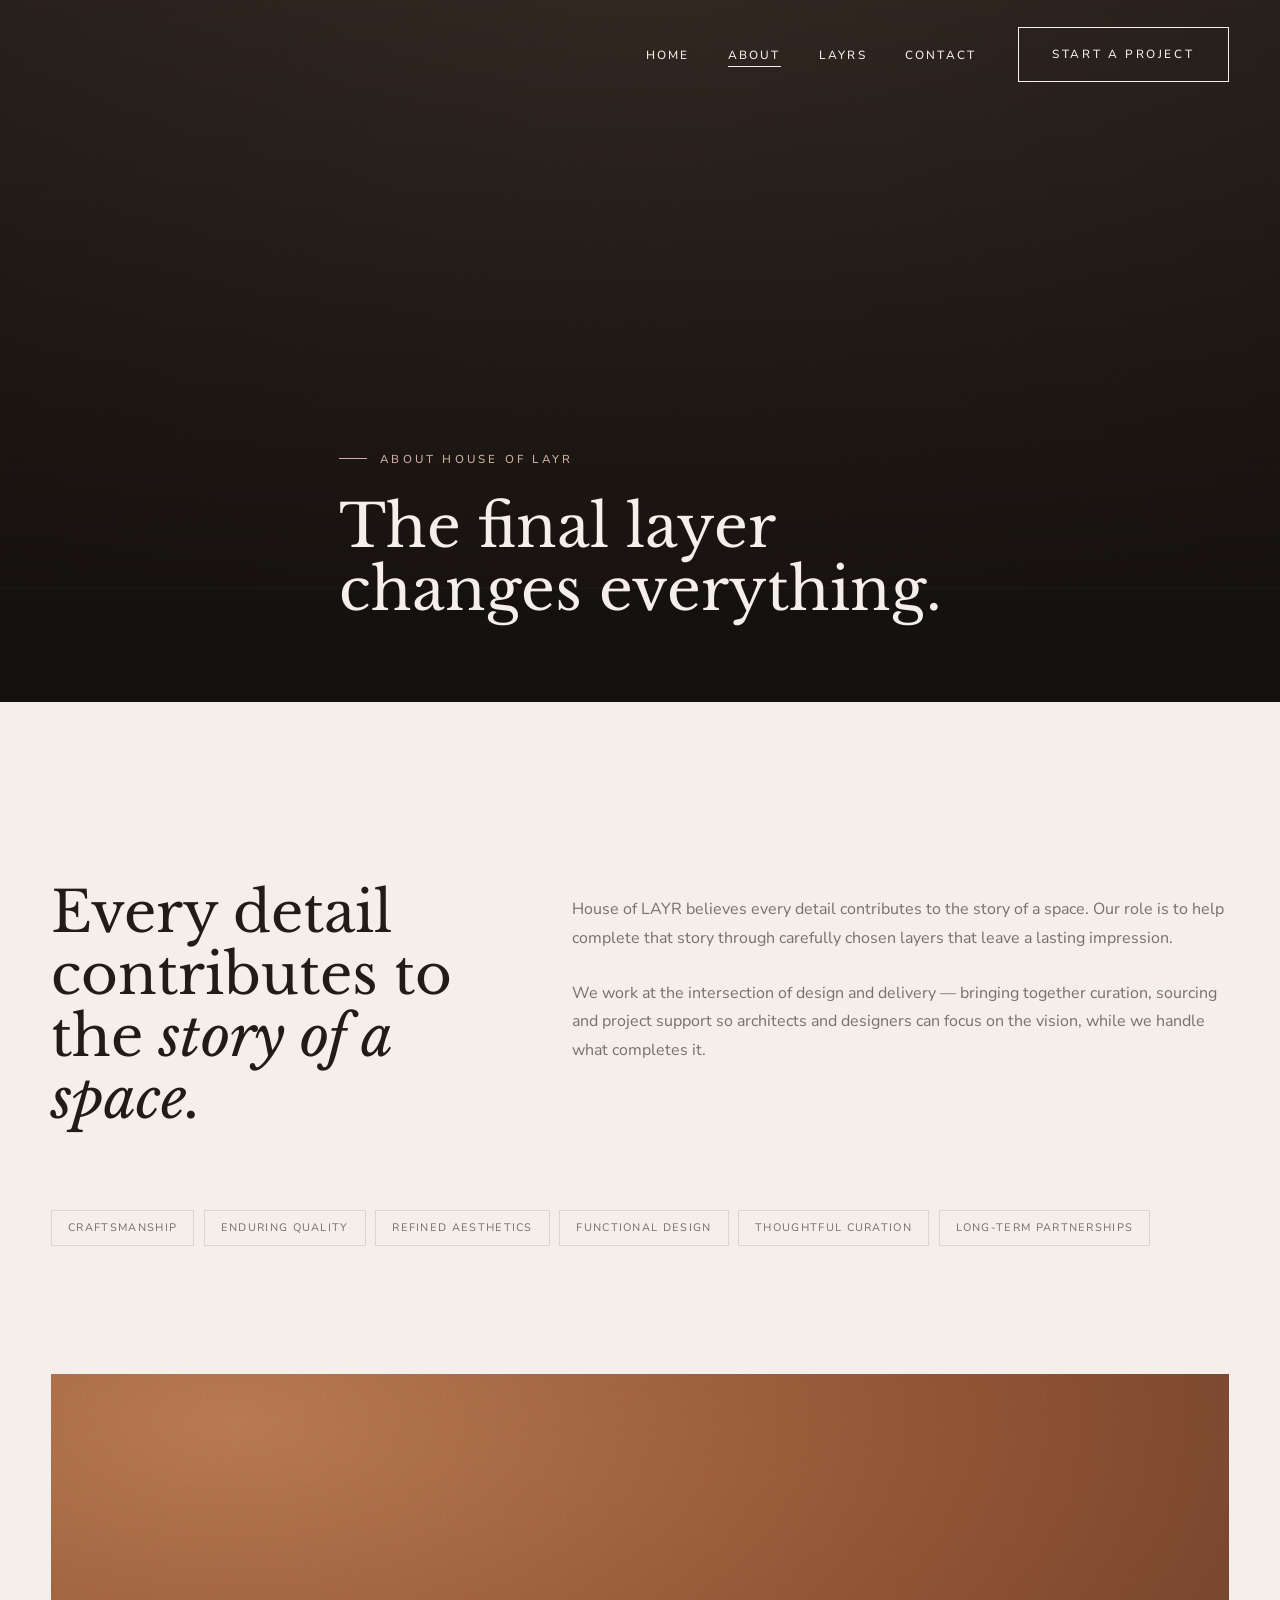
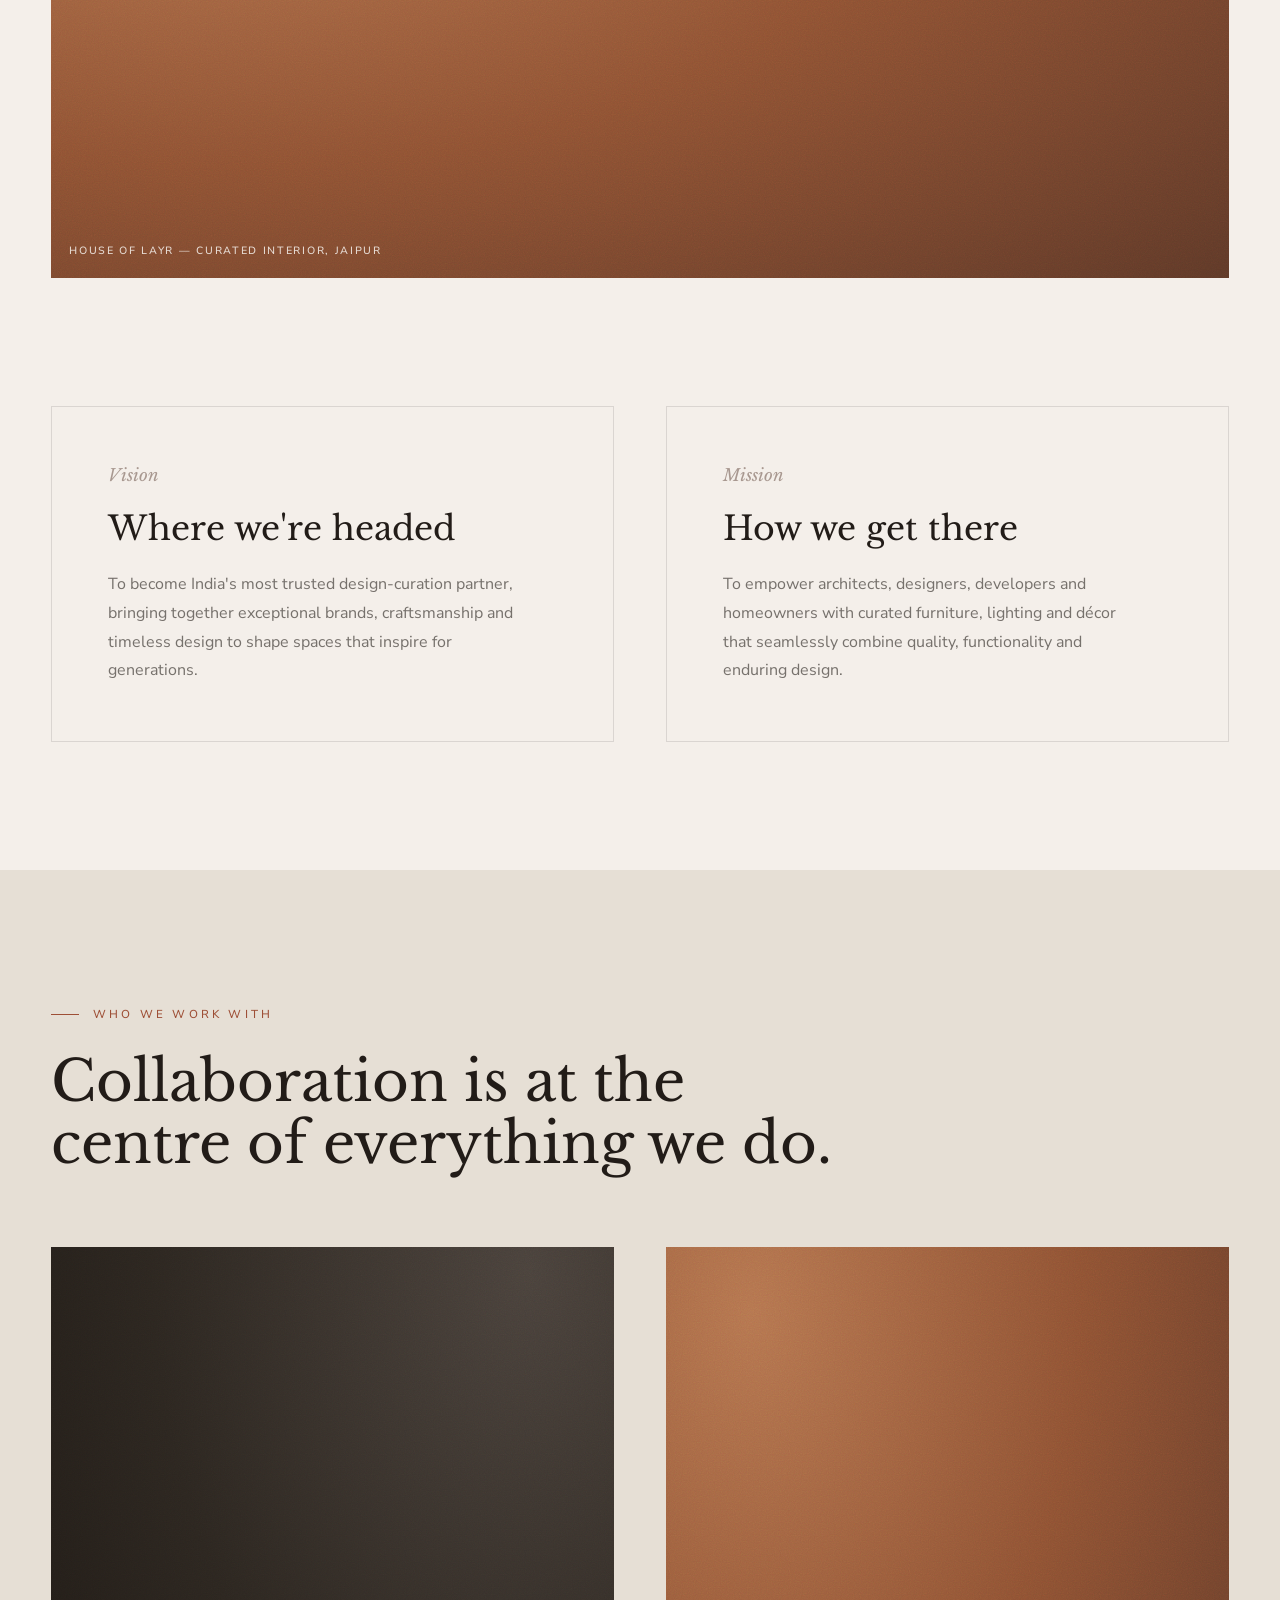
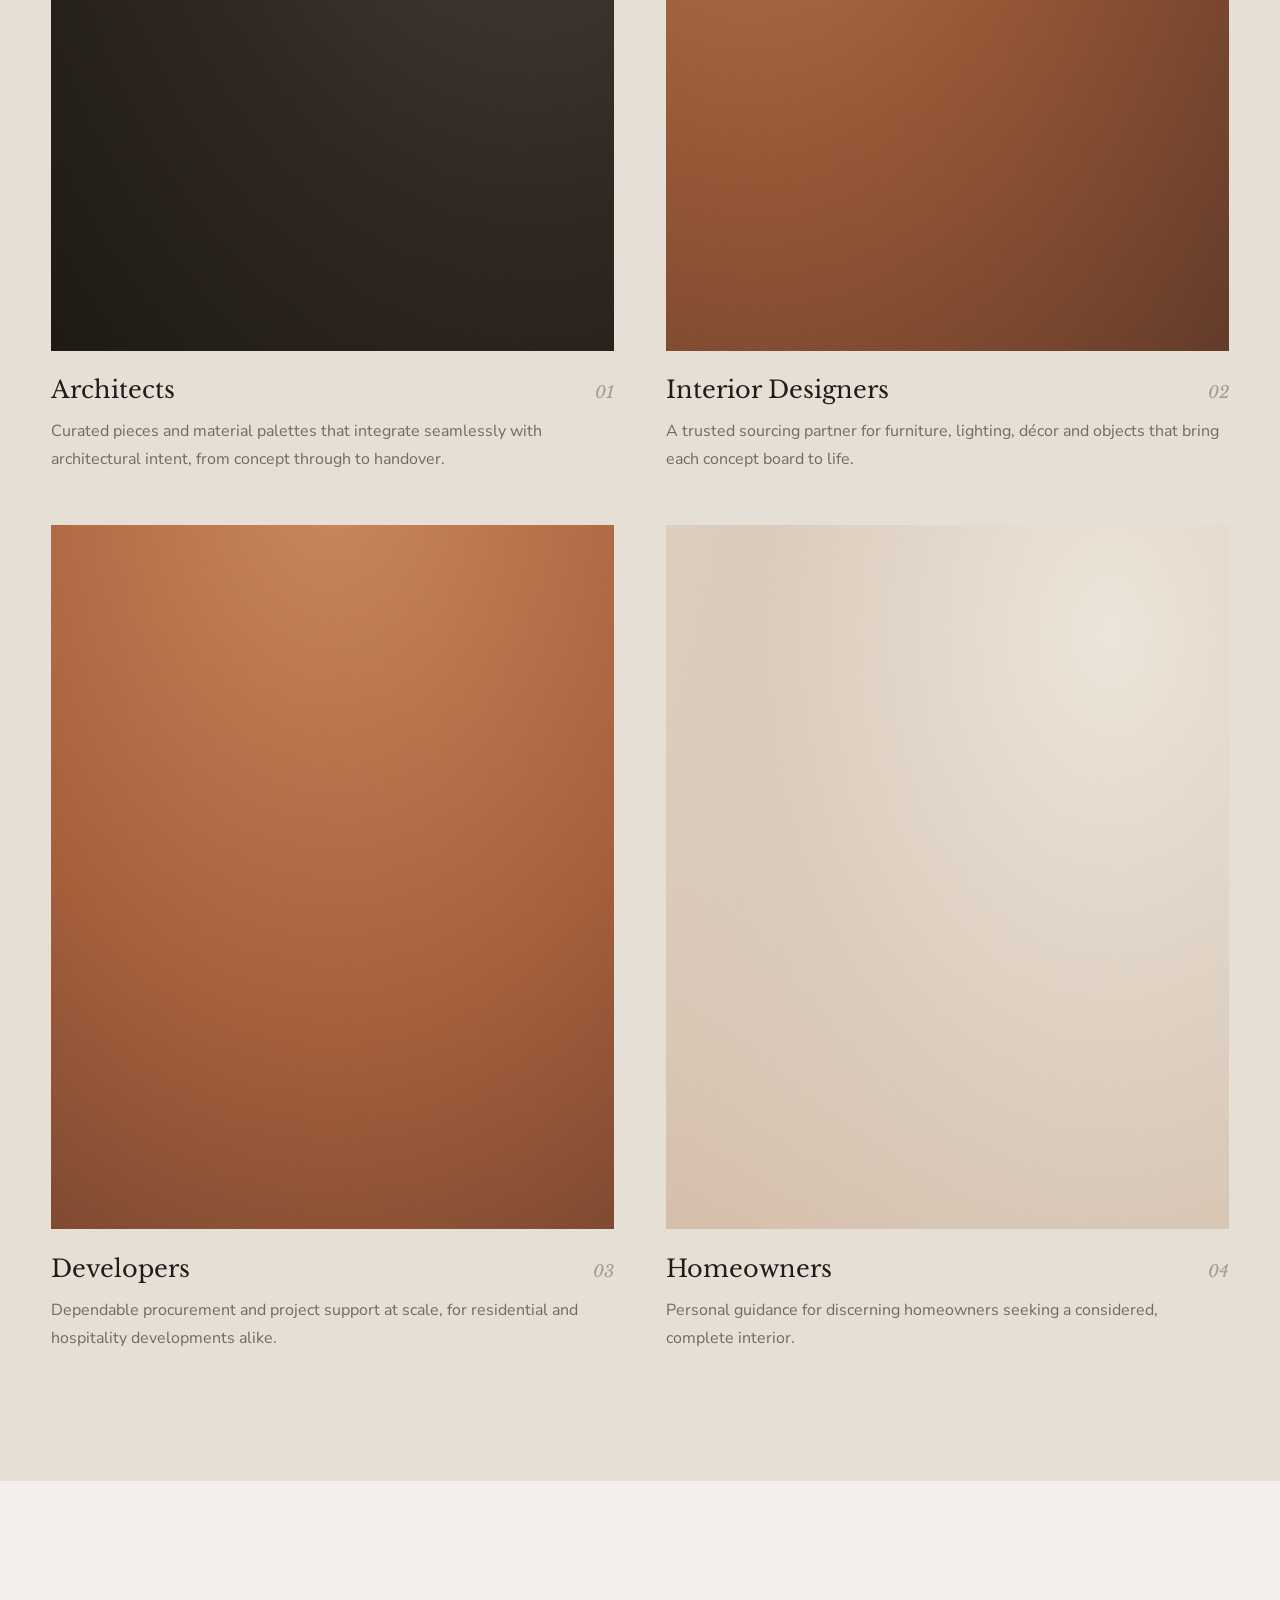
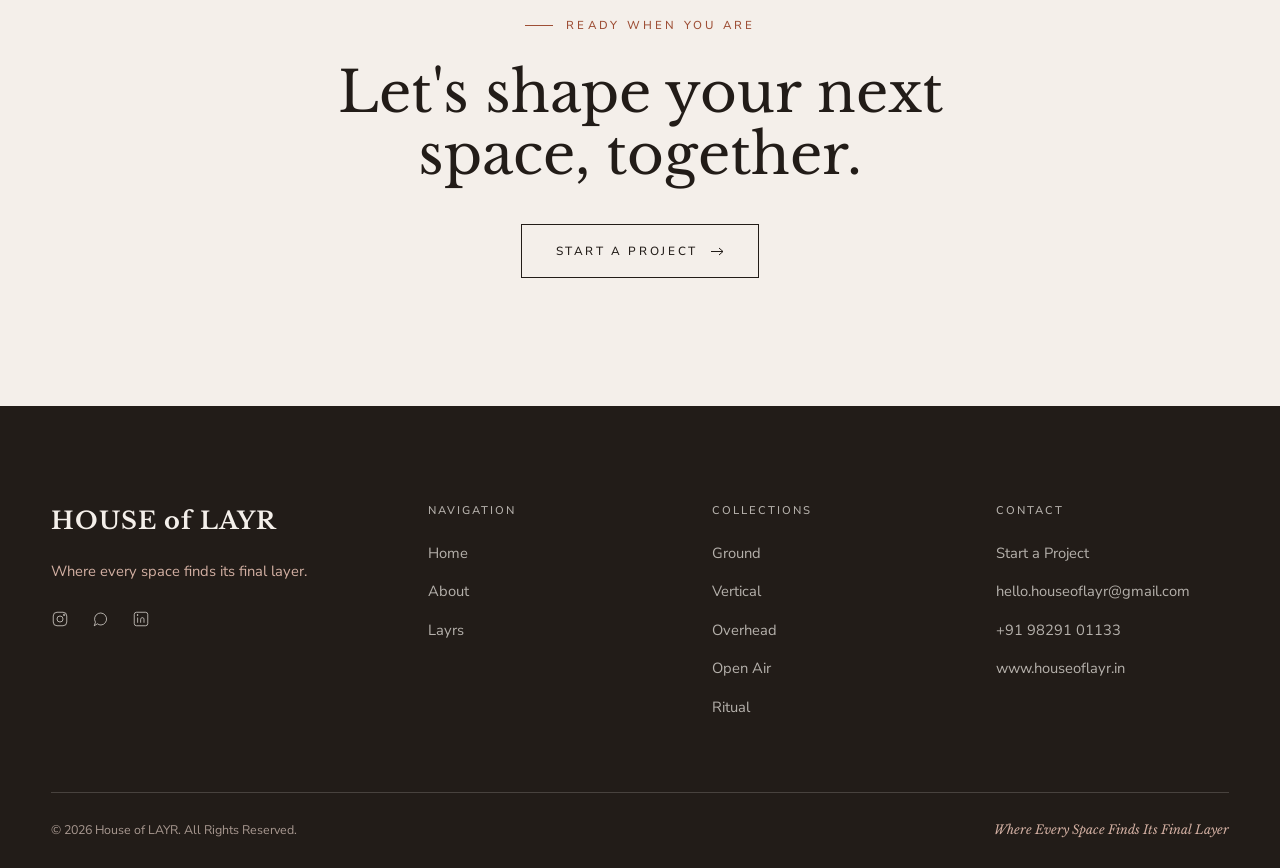
==== about.html @ 735fcc2e "Remove header wordmark, simplify "of" styling everywhere - Drop the "HOUSE of LAYR" brand mark from " ====
<!doctype html>
<html lang="en">
<head>
<meta charset="UTF-8">
<meta name="viewport" content="width=device-width, initial-scale=1.0">
<title>About LAYR — House of LAYR</title>
<meta name="description" content="House of LAYR believes every detail contributes to the story of a space. Learn our philosophy, vision, mission and who we work with.">
<link rel="icon" href="data:image/svg+xml,%3Csvg xmlns='http://www.w3.org/2000/svg' viewBox='0 0 32 32'%3E%3Crect width='32' height='32' fill='%23221C18'/%3E%3Ctext x='16' y='22' font-family='Georgia,serif' font-size='18' fill='%23F4EFEA' text-anchor='middle'%3EL%3C/text%3E%3C/svg%3E">
<link rel="stylesheet" href="css/style.css">
</head>
<body>

<!-- ============================= HEADER ============================= -->
<header class="site-header theme-on-dark">
  <div class="wrap">
    <nav class="nav-main">
      <ul class="nav-links">
        <li><a href="index.html">Home</a></li>
        <li><a href="about.html" class="is-active">About</a></li>
        <li><a href="collections.html">Layrs</a></li>
        <li><a href="contact.html">Contact</a></li>
      </ul>
      <div class="nav-cta">
        <a href="contact.html" class="btn btn--dark"><span>Start a Project</span></a>
        <button class="hamburger" aria-label="Open menu" aria-expanded="false">
          <span></span><span></span><span></span>
        </button>
      </div>
    </nav>
  </div>
</header>

<!-- ============================= MOBILE NAV ============================= -->
<div class="mobile-nav">
  <div class="wrap">
    <a href="index.html" class="brand">HOUSE of LAYR</a>
    <button class="hamburger mobile-nav__close" aria-label="Close menu"><span style="transform:rotate(45deg) translate(2px,2px)"></span><span style="transform:rotate(-45deg) translate(2px,-2px)"></span></button>
  </div>
  <nav class="mobile-nav__links">
    <a href="index.html">Home</a>
    <a href="about.html">About</a>
    <a href="collections.html">Layrs</a>
    <a href="contact.html">Contact</a>
  </nav>
  <div class="mobile-nav__foot">
    <a href="contact.html" class="btn btn--light"><span>Start a Project</span></a>
    <p class="mobile-nav__meta">hello.houseoflayr@gmail.com<br>+91 98291 01133</p>
  </div>
</div>

<main>

  <!-- ============================= HERO ============================= -->
  <section style="position:relative;min-height:78vh;display:flex;align-items:flex-end;overflow:hidden;background:var(--charcoal);">
    <div class="media tone-charcoal" data-parallax="0.12" style="position:absolute;inset:0;">
      <div class="media__surface"></div>
      <div class="media__grain"></div>
    </div>
    <div style="position:absolute;inset:0;background:linear-gradient(180deg,rgba(15,12,10,.2) 0%,rgba(15,12,10,.72) 100%);"></div>
    <div class="wrap" style="position:relative;z-index:2;padding-top:9rem;padding-bottom:5rem;">
      <p class="eyebrow eyebrow--light reveal">About House of LAYR</p>
      <h1 class="reveal" style="color:var(--ivory);margin-top:1.6rem;max-width:18ch;">The final layer<br>changes everything.</h1>
    </div>
  </section>

  <!-- ============================= PHILOSOPHY ============================= -->
  <section class="section">
    <div class="wrap intro-grid">
      <div>
        <p class="eyebrow reveal">Our Philosophy</p>
        <h2 class="reveal" style="margin-top:1.6rem;">Every detail contributes to the <span class="serif-italic">story of a space.</span></h2>
      </div>
      <div style="display:flex;flex-direction:column;justify-content:center;gap:1.6rem;">
        <p class="reveal">House of LAYR believes every detail contributes to the story of a space. Our role is to help complete that story through carefully chosen layers that leave a lasting impression.</p>
        <p class="reveal">We work at the intersection of design and delivery — bringing together curation, sourcing and project support so architects and designers can focus on the vision, while we handle what completes it.</p>
      </div>
    </div>

    <div class="wrap" style="margin-top:5rem;">
      <div class="tag-list reveal">
        <span class="tag">Craftsmanship</span>
        <span class="tag">Enduring Quality</span>
        <span class="tag">Refined Aesthetics</span>
        <span class="tag">Functional Design</span>
        <span class="tag">Thoughtful Curation</span>
        <span class="tag">Long-Term Partnerships</span>
      </div>
    </div>
  </section>

  <!-- ============================= IMAGE BREAK ============================= -->
  <section style="padding:0 var(--gutter);">
    <div class="media tone-ground ratio-21-9 reveal" style="max-width:var(--container);margin:0 auto;">
      <div class="media__surface"></div><div class="media__grain"></div><div class="media__frame"></div>
      <span class="media__tag">House of LAYR — Curated Interior, Jaipur</span>
    </div>
  </section>

  <!-- ============================= VISION / MISSION ============================= -->
  <section class="section">
    <div class="wrap grid grid-2">
      <div class="reveal" style="padding:3.5rem;border:var(--hairline);">
        <span class="index-num">Vision</span>
        <h3 style="margin-top:1.2rem;">Where we're headed</h3>
        <p class="max-42" style="margin-top:1.3rem;">To become India's most trusted design-curation partner, bringing together exceptional brands, craftsmanship and timeless design to shape spaces that inspire for generations.</p>
      </div>
      <div class="reveal" style="padding:3.5rem;border:var(--hairline);">
        <span class="index-num">Mission</span>
        <h3 style="margin-top:1.2rem;">How we get there</h3>
        <p class="max-42" style="margin-top:1.3rem;">To empower architects, designers, developers and homeowners with curated furniture, lighting and décor that seamlessly combine quality, functionality and enduring design.</p>
      </div>
    </div>
  </section>

  <!-- ============================= WHO WE WORK WITH ============================= -->
  <section class="section section--beige">
    <div class="wrap">
      <p class="eyebrow reveal">Who We Work With</p>
      <h2 class="reveal" style="margin-top:1.6rem;max-width:20ch;">Collaboration is at the centre of everything we do.</h2>

      <div class="grid grid-2" style="margin-top:4.5rem;" data-stagger>
        <a href="contact.html" class="reveal" style="display:block;">
          <div class="media tone-vertical ratio-4-5"><div class="media__surface"></div><div class="media__grain"></div><div class="media__frame"></div></div>
          <div style="padding-top:1.6rem;display:flex;align-items:baseline;justify-content:space-between;">
            <h3 style="font-size:1.5rem;">Architects</h3>
            <span class="index-num">01</span>
          </div>
          <p style="margin-top:.6rem;">Curated pieces and material palettes that integrate seamlessly with architectural intent, from concept through to handover.</p>
        </a>
        <a href="contact.html" class="reveal" style="display:block;">
          <div class="media tone-ground ratio-4-5"><div class="media__surface"></div><div class="media__grain"></div><div class="media__frame"></div></div>
          <div style="padding-top:1.6rem;display:flex;align-items:baseline;justify-content:space-between;">
            <h3 style="font-size:1.5rem;">Interior Designers</h3>
            <span class="index-num">02</span>
          </div>
          <p style="margin-top:.6rem;">A trusted sourcing partner for furniture, lighting, décor and objects that bring each concept board to life.</p>
        </a>
        <a href="contact.html" class="reveal" style="display:block;">
          <div class="media tone-overhead ratio-4-5"><div class="media__surface"></div><div class="media__grain"></div><div class="media__frame"></div></div>
          <div style="padding-top:1.6rem;display:flex;align-items:baseline;justify-content:space-between;">
            <h3 style="font-size:1.5rem;">Developers</h3>
            <span class="index-num">03</span>
          </div>
          <p style="margin-top:.6rem;">Dependable procurement and project support at scale, for residential and hospitality developments alike.</p>
        </a>
        <a href="contact.html" class="reveal" style="display:block;">
          <div class="media tone-ritual ratio-4-5"><div class="media__surface"></div><div class="media__grain"></div><div class="media__frame" style="filter:invert(1);"></div></div>
          <div style="padding-top:1.6rem;display:flex;align-items:baseline;justify-content:space-between;">
            <h3 style="font-size:1.5rem;">Homeowners</h3>
            <span class="index-num">04</span>
          </div>
          <p style="margin-top:.6rem;">Personal guidance for discerning homeowners seeking a considered, complete interior.</p>
        </a>
      </div>
    </div>
  </section>

  <!-- ============================= CTA ============================= -->
  <section class="section" style="text-align:center;">
    <div class="wrap">
      <p class="eyebrow reveal center" style="justify-content:center;">Ready When You Are</p>
      <h2 class="reveal center mx-auto" style="margin-top:1.6rem;max-width:18ch;">Let's shape your next space, together.</h2>
      <div class="reveal" style="margin-top:2.4rem;">
        <a href="contact.html" class="btn btn--dark"><span>Start a Project</span>
          <svg viewBox="0 0 13 9" fill="none"><path d="M0 4.5H12M12 4.5L8 1M12 4.5L8 8" stroke="currentColor"/></svg>
        </a>
      </div>
    </div>
  </section>

</main>

<!-- ============================= FOOTER ============================= -->
<footer class="site-footer">
  <div class="wrap">
    <div class="footer-top">
      <div class="footer-brand">
        <a href="index.html" class="brand">HOUSE of LAYR</a>
        <p>Where every space finds its final layer.</p>
        <div class="footer-social" style="margin-top:1.6rem;">
          <a href="https://instagram.com" target="_blank" rel="noopener" aria-label="Instagram" class="icon-link"><svg width="18" height="18" viewBox="0 0 24 24" fill="none" stroke="currentColor" stroke-width="1.3"><rect x="3" y="3" width="18" height="18" rx="5"/><circle cx="12" cy="12" r="4"/><circle cx="17.5" cy="6.5" r="1"/></svg></a>
          <a href="https://wa.me/919829101133" target="_blank" rel="noopener" aria-label="WhatsApp" class="icon-link"><svg width="18" height="18" viewBox="0 0 24 24" fill="none" stroke="currentColor" stroke-width="1.3"><path d="M3 21l1.6-4.8A8 8 0 1112 20a8 8 0 01-4.8-1.6L3 21z"/></svg></a>
          <a href="https://linkedin.com" target="_blank" rel="noopener" aria-label="LinkedIn" class="icon-link"><svg width="18" height="18" viewBox="0 0 24 24" fill="none" stroke="currentColor" stroke-width="1.3"><rect x="3" y="3" width="18" height="18" rx="3"/><line x1="7.5" y1="10" x2="7.5" y2="17"/><circle cx="7.5" cy="6.7" r="0.6" fill="currentColor"/><path d="M11.5 17v-4.2c0-1.6 1-2.6 2.4-2.6 1.4 0 2.1 1 2.1 2.6V17"/></svg></a>
        </div>
      </div>
      <div class="footer-col">
        <h4>Navigation</h4>
        <ul>
          <li><a href="index.html">Home</a></li>
          <li><a href="about.html">About</a></li>
          <li><a href="collections.html">Layrs</a></li>
        </ul>
      </div>
      <div class="footer-col">
        <h4>Collections</h4>
        <ul>
          <li><a href="collections.html#ground">Ground</a></li>
          <li><a href="collections.html#vertical">Vertical</a></li>
          <li><a href="collections.html#overhead">Overhead</a></li>
          <li><a href="collections.html#openair">Open Air</a></li>
          <li><a href="collections.html#ritual">Ritual</a></li>
        </ul>
      </div>
      <div class="footer-col">
        <h4>Contact</h4>
        <ul>
          <li><a href="contact.html">Start a Project</a></li>
          <li><a href="mailto:hello.houseoflayr@gmail.com">hello.houseoflayr@gmail.com</a></li>
          <li><a href="tel:+919829101133">+91 98291 01133</a></li>
          <li><a href="https://www.houseoflayr.in" target="_blank" rel="noopener">www.houseoflayr.in</a></li>
        </ul>
      </div>
    </div>
    <div class="footer-bottom">
      <span>© <span data-year></span> House of LAYR. All Rights Reserved.</span>
      <span class="tagline">Where Every Space Finds Its Final Layer</span>
    </div>
  </div>
</footer>

<script src="js/main.js"></script>
</body>
</html>
---- css/style.css ----
/* ==========================================================================
   HOUSE OF LAYR — Design System
   Where Every Space Finds Its Final Layer
   ========================================================================== */

@import url('https://fonts.googleapis.com/css2?family=Libre+Baskerville:ital,wght@0,400;0,700;1,400&family=Nunito+Sans:ital,wght@0,400;0,600;0,700;0,800;1,400&display=swap');

:root{
  /* ---- Brand primitives (House of LAYR palette) ---- */
  --alabaster:    #F4EFEA;  /* Primary Background */
  --parchment:    #E6DFD5;  /* Secondary Background */
  --espresso:     #221C18;  /* Primary Text / Dark Accent */
  --terracotta:   #9E4F36;  /* Primary Brand Accent */
  --chestnut:     #4A2E23;  /* Secondary Brand Accent */
  --olive-accent: #5B5F45;  /* Supporting Accent */

  /* ---- Palette (warm, restrained, editorial) ---- */
  /* Legacy/system tokens mapped onto the brand primitives above */
  --ivory:        var(--alabaster);
  --ivory-deep:   var(--parchment);
  --paper:        var(--parchment);
  --beige:        var(--parchment);
  --sand:         #D2AFA2;
  --stone:        #A89890;
  --olive:        var(--olive-accent);
  --clay:         var(--chestnut);
  --clay-deep:    var(--terracotta);
  --charcoal:     var(--espresso);
  --charcoal-soft:#2C2420;
  --charcoal-06:  rgba(34,28,24,0.06);
  --charcoal-12:  rgba(34,28,24,0.12);
  --charcoal-30:  rgba(34,28,24,0.30);
  --charcoal-60:  rgba(34,28,24,0.60);
  --ivory-70:     rgba(244,239,234,0.70);
  --ivory-40:     rgba(244,239,234,0.40);

  /* ---- Type ---- */
  --font-serif: 'Libre Baskerville', Georgia, 'Iowan Old Style', 'Times New Roman', serif;
  --font-sans: 'Nunito Sans', 'Helvetica Neue', Helvetica, Arial, sans-serif;

  /* ---- Motion ---- */
  --ease: cubic-bezier(.16,.8,.24,1);
  --ease-soft: cubic-bezier(.4,0,.2,1);
  --dur-s: .4s;
  --dur-m: .8s;
  --dur-l: 1.3s;

  /* ---- Layout ---- */
  --container: 1440px;
  --gutter: clamp(1.5rem, 4vw, 4rem);
  --section-pad: clamp(5.5rem, 10vw, 11rem);
  --hairline: 1px solid var(--charcoal-12);
  --hairline-light: 1px solid rgba(244,239,234,0.18);
}

/* ---------------------------------------------------------------------- */
/* Reset                                                                   */
/* ---------------------------------------------------------------------- */
*, *::before, *::after{ box-sizing: border-box; }
html{ scroll-behavior: smooth; }
@media (prefers-reduced-motion: reduce){
  html{ scroll-behavior: auto; }
  *, *::before, *::after{ animation-duration: .01ms !important; animation-iteration-count: 1 !important; transition-duration: .01ms !important; scroll-behavior: auto !important; }
}
body, h1, h2, h3, h4, p, figure, blockquote{ margin: 0; }
ul, ol{ margin: 0; padding: 0; list-style: none; }
img, svg{ display: block; max-width: 100%; }
a{ color: inherit; text-decoration: none; }
button{ font: inherit; color: inherit; background: none; border: none; cursor: pointer; }
input, textarea, select{ font: inherit; color: inherit; }
h1,h2,h3,h4{ font-weight: 400; }

body{
  font-family: var(--font-sans);
  background: var(--ivory);
  color: var(--charcoal);
  font-size: 16px;
  line-height: 1.6;
  -webkit-font-smoothing: antialiased;
  -moz-osx-font-smoothing: grayscale;
  overflow-x: hidden;
}

/* ---------------------------------------------------------------------- */
/* Typography                                                              */
/* ---------------------------------------------------------------------- */
h1, .h1{
  font-family: var(--font-serif);
  font-weight: 400;
  font-size: clamp(2.25rem, 4.6vw, 4.4rem);
  line-height: 1.08;
  letter-spacing: 0;
}
h2, .h2{
  font-family: var(--font-serif);
  font-weight: 400;
  font-size: clamp(2.1rem, 4.4vw, 3.6rem);
  line-height: 1.1;
  letter-spacing: 0;
}
h3, .h3{
  font-family: var(--font-serif);
  font-weight: 400;
  font-size: clamp(1.5rem, 2.6vw, 2.1rem);
  line-height: 1.2;
}
h4, .h4{
  font-family: var(--font-sans);
  font-weight: 500;
  font-size: 1rem;
  letter-spacing: 0.06em;
  text-transform: uppercase;
}
p{ font-size: 1rem; line-height: 1.8; color: var(--charcoal-60); }
.lede{ font-size: clamp(1.1rem, 1.6vw, 1.4rem); line-height: 1.65; color: var(--charcoal-60); font-weight: 400; }
.serif-italic{ font-family: var(--font-serif); font-style: italic; font-weight: 400; }

.eyebrow{
  display: inline-flex;
  align-items: center;
  gap: 0.85rem;
  font-family: var(--font-sans);
  font-size: 0.72rem;
  font-weight: 500;
  letter-spacing: 0.28em;
  text-transform: uppercase;
  color: var(--clay-deep);
}
.eyebrow::before{
  content: '';
  width: 28px;
  height: 1px;
  background: currentColor;
  display: inline-block;
}
.eyebrow--light{ color: var(--sand); }

.index-num{
  font-family: var(--font-serif);
  font-style: italic;
  font-size: 1.05rem;
  color: var(--stone);
}

/* ---------------------------------------------------------------------- */
/* Layout utilities                                                        */
/* ---------------------------------------------------------------------- */
.wrap{ max-width: var(--container); margin: 0 auto; padding-left: var(--gutter); padding-right: var(--gutter); }
.section{ padding-top: var(--section-pad); padding-bottom: var(--section-pad); position: relative; }
.section--tight{ padding-top: calc(var(--section-pad) * .55); padding-bottom: calc(var(--section-pad) * .55); }
.section--dark{ background: var(--charcoal); color: var(--ivory-70); }
.section--dark h1, .section--dark h2, .section--dark h3{ color: var(--ivory); }
.section--beige{ background: var(--ivory-deep); }
.hairline{ border-top: var(--hairline); }
.hairline-light{ border-top: var(--hairline-light); }

.grid{ display: grid; gap: var(--gutter); }
.grid-2{ grid-template-columns: repeat(2, 1fr); }
.grid-3{ grid-template-columns: repeat(3, 1fr); }
.grid-4{ grid-template-columns: repeat(4, 1fr); }
.grid-12{ grid-template-columns: repeat(12, 1fr); }

.intro-grid{ display: grid; grid-template-columns: 5fr 7fr; gap: var(--gutter); }
.contact-grid{ display: grid; grid-template-columns: 7fr 4fr; gap: clamp(2rem, 6vw, 5rem); }

@media (max-width: 900px){
  .grid-2, .grid-3, .grid-4, .intro-grid{ grid-template-columns: 1fr; }
}
@media (max-width: 1080px){
  .contact-grid{ grid-template-columns: 1fr; }
}
@media (min-width: 901px) and (max-width: 1150px){
  .grid-4{ grid-template-columns: repeat(2, 1fr); row-gap: 3rem; }
}

.center{ text-align: center; }
.max-56{ max-width: 56ch; }
.max-42{ max-width: 42ch; }
.mx-auto{ margin-left: auto; margin-right: auto; }

/* ---------------------------------------------------------------------- */
/* Buttons & Links                                                         */
/* ---------------------------------------------------------------------- */
.btn{
  position: relative;
  display: inline-flex;
  align-items: center;
  gap: 0.85rem;
  padding: 1.05rem 2.1rem;
  font-family: var(--font-sans);
  font-size: 0.74rem;
  font-weight: 500;
  letter-spacing: 0.22em;
  text-transform: uppercase;
  border: 1px solid currentColor;
  overflow: hidden;
  white-space: nowrap;
  transition: color var(--dur-s) var(--ease-soft);
}
.btn::before{
  content: '';
  position: absolute;
  inset: 0;
  background: currentColor;
  transform: translateY(101%);
  transition: transform var(--dur-m) var(--ease);
  z-index: -1;
}
.btn span{ position: relative; z-index: 1; }
.btn svg{ position: relative; z-index: 1; width: 13px; height: 9px; transition: transform var(--dur-s) var(--ease-soft); }
.btn:hover::before{ transform: translateY(0); }
.btn:hover svg{ transform: translateX(4px); }

.btn--dark{ color: var(--charcoal); }
.btn--dark::before{ background: var(--charcoal); }
.btn--dark:hover{ color: var(--ivory); }

.btn--light{ color: var(--ivory); }
.btn--light::before{ background: var(--ivory); }
.btn--light:hover{ color: var(--charcoal); }

.btn--clay{ color: var(--clay-deep); border-color: var(--clay-deep); }
.btn--clay::before{ background: var(--clay-deep); }
.btn--clay:hover{ color: var(--ivory); }

.text-link{
  position: relative;
  display: inline-block;
  font-size: 0.78rem;
  font-weight: 600;
  letter-spacing: 0.16em;
  text-transform: uppercase;
  padding-bottom: 0.35rem;
  background-image: linear-gradient(currentColor, currentColor);
  background-position: 0 100%;
  background-repeat: no-repeat;
  background-size: 0% 1px;
  transition: background-size var(--dur-m) var(--ease);
}
.text-link:hover{ background-size: 100% 1px; }

.icon-link{ display: inline-flex; align-items: center; gap: .6rem; }
.icon-link svg{ transition: transform var(--dur-s) var(--ease-soft); }
.icon-link:hover svg{ transform: translate(3px,-3px); }

/* ---------------------------------------------------------------------- */
/* Navigation                                                               */
/* ---------------------------------------------------------------------- */
.site-header{
  position: fixed;
  top: 0; left: 0; right: 0;
  z-index: 200;
  padding: 1.7rem 0;
  color: var(--charcoal);
  transition: background var(--dur-m) var(--ease-soft), padding var(--dur-m) var(--ease-soft), border-color var(--dur-m) var(--ease-soft), color var(--dur-m) var(--ease-soft);
  border-bottom: 1px solid transparent;
}
.site-header.is-scrolled{
  background: var(--paper);
  padding: 1.1rem 0;
  border-color: var(--charcoal-12);
  color: var(--charcoal);
}
.site-header.theme-on-dark:not(.is-scrolled){ color: var(--ivory); }
.site-header .wrap{ display: flex; align-items: center; justify-content: flex-end; }

.brand{
  font-family: var(--font-serif);
  font-weight: 700;
  font-size: 1.5rem;
  letter-spacing: 0.04em;
  color: inherit;
  display: flex;
  align-items: baseline;
  gap: .5rem;
}

.site-header.theme-on-dark:not(.is-scrolled) .btn--dark{ color: var(--ivory); }
.site-header.theme-on-dark:not(.is-scrolled) .btn--dark::before{ background: var(--ivory); }
.site-header.theme-on-dark:not(.is-scrolled) .btn--dark:hover{ color: var(--charcoal); }

.nav-main{ display: flex; align-items: center; gap: 2.6rem; }
.nav-links{ display: flex; align-items: center; gap: 2.4rem; }
.nav-links a{
  position: relative;
  font-size: 0.74rem;
  font-weight: 500;
  letter-spacing: 0.18em;
  text-transform: uppercase;
  padding-bottom: 4px;
  background-image: linear-gradient(currentColor, currentColor);
  background-position: 0 100%;
  background-repeat: no-repeat;
  background-size: 0% 1px;
  transition: background-size var(--dur-m) var(--ease);
}
.nav-links a:hover, .nav-links a.is-active{ background-size: 100% 1px; }

.nav-cta{ display: flex; align-items: center; gap: 1.6rem; }
.hamburger{ display: none; flex-direction: column; gap: 6px; padding: 6px; }
.hamburger span{ width: 24px; height: 1px; background: currentColor; transition: transform var(--dur-s) var(--ease), opacity var(--dur-s) var(--ease); }

/* Mobile nav overlay */
.mobile-nav{
  position: fixed; inset: 0; z-index: 300;
  background: var(--charcoal);
  color: var(--ivory);
  display: flex; flex-direction: column; justify-content: space-between;
  padding: 1.7rem 0 2.5rem;
  transform: translateY(-100%);
  visibility: hidden;
  opacity: 0;
  pointer-events: none;
  transition: transform .65s var(--ease), visibility 0s linear .65s, opacity .3s linear .35s;
}
.mobile-nav.is-open{
  transform: translateY(0);
  visibility: visible;
  opacity: 1;
  pointer-events: auto;
  transition: transform .65s var(--ease), visibility 0s linear 0s, opacity .3s linear 0s;
}
.mobile-nav .wrap{ display:flex; align-items:center; justify-content:space-between; width: 100%; }
.mobile-nav__links{ display: flex; flex-direction: column; gap: 1.1rem; padding: 0 var(--gutter); margin-top: 2rem; }
.mobile-nav__links a{ font-family: var(--font-serif); font-size: clamp(2.2rem, 9vw, 3rem); color: var(--ivory); opacity: 0; transform: translateY(16px); transition: opacity .6s var(--ease), transform .6s var(--ease); }
.mobile-nav.is-open .mobile-nav__links a{ opacity: 1; transform: translateY(0); }
.mobile-nav__links a:nth-child(1){ transition-delay: .08s; }
.mobile-nav__links a:nth-child(2){ transition-delay: .14s; }
.mobile-nav__links a:nth-child(3){ transition-delay: .2s; }
.mobile-nav__links a:nth-child(4){ transition-delay: .26s; }
.mobile-nav__links a:nth-child(5){ transition-delay: .32s; }
.mobile-nav__foot{ padding: 0 var(--gutter); display: flex; flex-direction: column; gap: 1.3rem; }
.mobile-nav__foot .btn{ align-self: flex-start; }
.mobile-nav__meta{ font-size: .78rem; color: var(--ivory-70); letter-spacing: .04em; }
body.nav-open{ overflow: hidden; }

@media (max-width: 900px){
  .nav-links, .nav-cta .btn{ display: none; }
  .hamburger{ display: flex; }
  .nav-cta{ gap: 0; }
}

/* ---------------------------------------------------------------------- */
/* Media / Image Placeholder System                                        */
/* ---------------------------------------------------------------------- */
.media{
  position: relative;
  overflow: hidden;
  background: var(--stone);
  isolation: isolate;
}
.media__surface{
  position: absolute;
  inset: -8%;
  transition: transform 1.8s var(--ease);
  background-repeat: no-repeat;
}
.media__grain{
  position: absolute; inset: 0;
  opacity: .5;
  mix-blend-mode: overlay;
  background-image: url("data:image/svg+xml,%3Csvg xmlns='http://www.w3.org/2000/svg' width='120' height='120'%3E%3Cfilter id='n'%3E%3CfeTurbulence type='fractalNoise' baseFrequency='0.85' numOctaves='2' stitchTiles='stitch'/%3E%3C/filter%3E%3Crect width='100%25' height='100%25' filter='url(%23n)' opacity='0.35'/%3E%3C/svg%3E");
}
/* .media__frame retained in markup for backward compatibility but drawn as nothing — corner brackets read as decorative clutter against the restrained editorial direction */
.media__frame{ display: none; }
.media__tag{
  position: absolute; left: 18px; bottom: 18px;
  font-size: .66rem;
  font-weight: 500;
  letter-spacing: .16em;
  text-transform: uppercase;
  color: rgba(244,239,234,.88);
  max-width: 70%;
}
.media:hover .media__surface{ transform: scale(1.035); }

/* tonal gradients standing in for photography */
.tone-ground   .media__surface{ background: radial-gradient(120% 140% at 20% 15%, #b5754f 0%, #8f5233 42%, #4a2e23 100%); }
.tone-vertical .media__surface{ background: radial-gradient(120% 140% at 80% 10%, #4a423c 0%, #2c2620 48%, #17120e 100%); }
.tone-overhead .media__surface{ background: radial-gradient(130% 150% at 50% 0%, #c9835a 0%, #a35c3a 45%, #4a2e23 100%); }
.tone-openair  .media__surface{ background: radial-gradient(120% 140% at 25% 90%, #7c8060 0%, #5b5f45 46%, #363a28 100%); }
.tone-ritual   .media__surface{ background: radial-gradient(120% 140% at 75% 20%, #ece4d8 0%, #d9c9b8 46%, #b89e8800 100%), linear-gradient(160deg,#e6dfd5,#c9a084); }
.tone-clay     .media__surface{ background: radial-gradient(120% 140% at 30% 20%, #b5714c 0%, #9e4f36 45%, #4a2e23 100%); }
.tone-stone    .media__surface{ background: radial-gradient(120% 140% at 70% 80%, #b3a49a 0%, #a89890 45%, #6f6058 100%); }
.tone-charcoal .media__surface{ background: radial-gradient(120% 140% at 50% 20%, #3a2f28 0%, #251e19 55%, #100d0a 100%); }
.tone-hero     .media__surface{ background: radial-gradient(140% 120% at 50% 30%, #3a332d 0%, #221c18 55%, #100d0a 100%); }

.ratio-1-1{ aspect-ratio: 1/1; }
.ratio-4-5{ aspect-ratio: 4/5; }
.ratio-3-4{ aspect-ratio: 3/4; }
.ratio-16-10{ aspect-ratio: 16/10; }
.ratio-16-9{ aspect-ratio: 16/9; }
.ratio-21-9{ aspect-ratio: 21/9; }

/* ---------------------------------------------------------------------- */
/* Reveal animation                                                         */
/* ---------------------------------------------------------------------- */
.reveal{
  opacity: 0;
  transform: translateY(28px);
  transition: opacity 1s var(--ease), transform 1s var(--ease);
}
.reveal.is-visible{ opacity: 1; transform: translateY(0); }
.reveal-line{ overflow: hidden; }
.reveal-line span{ display: inline-block; transform: translateY(110%); transition: transform 1s var(--ease); }
.reveal-line.is-visible span{ transform: translateY(0); }

[data-stagger] .reveal:nth-child(1){ transition-delay: .05s; }
[data-stagger] .reveal:nth-child(2){ transition-delay: .15s; }
[data-stagger] .reveal:nth-child(3){ transition-delay: .25s; }
[data-stagger] .reveal:nth-child(4){ transition-delay: .35s; }
[data-stagger] .reveal:nth-child(5){ transition-delay: .45s; }

/* ---------------------------------------------------------------------- */
/* LAYR panels (Home + Collections)                                        */
/* ---------------------------------------------------------------------- */
.layr-panel{ display: grid; grid-template-columns: 1fr 1fr; border-top: var(--hairline); }
.layr-panel:last-of-type{ border-bottom: var(--hairline); }
.layr-panel__content{ display: flex; flex-direction: column; justify-content: center; padding: 4.5rem var(--gutter); }
.layr-panel--reverse .layr-panel__content{ order: 2; }
.layr-panel--reverse .layr-panel__media{ order: 1; }
@media (max-width: 900px){
  .layr-panel{ grid-template-columns: 1fr; }
  .layr-panel__content{ order: 2; padding: 2.6rem var(--gutter) 3rem; }
  .layr-panel__media{ order: 1; }
}

/* ---------------------------------------------------------------------- */
/* Collection blocks (Collections page)                                    */
/* ---------------------------------------------------------------------- */
.collection-block{
  display: flex;
  min-height: 94vh;
  border-top: var(--hairline);
}
.collection-block:last-of-type{ border-bottom: var(--hairline); }
.collection-block--reverse{ flex-direction: row-reverse; }
.collection-block__media{ flex: 0 0 60%; position: relative; }
.collection-block__content{
  flex: 1;
  display: flex;
  flex-direction: column;
  justify-content: center;
  padding: 4rem clamp(2rem, 5vw, 5rem);
  background: var(--paper);
}
.collection-block__content .index-num{ font-size: 1.3rem; }
.collection-block__items{ margin-top: 2rem; display: flex; flex-direction: column; gap: .55rem; }
.collection-block__items span{ font-size: .88rem; color: var(--charcoal-60); }
@media (max-width: 1080px){
  .collection-block, .collection-block--reverse{ flex-direction: column; min-height: 0; }
  .collection-block__media{ flex-basis: auto; }
  .collection-block__media .media{ aspect-ratio: 4/3; }
  .collection-block__content{ padding: 3rem var(--gutter); }
}

/* ---------------------------------------------------------------------- */
/* Process steps (Approach page)                                           */
/* ---------------------------------------------------------------------- */
.process-step{
  display: grid;
  grid-template-columns: 140px 1fr 1fr;
  gap: var(--gutter);
  padding: 3.4rem 0;
  border-top: var(--hairline);
  align-items: center;
}
.process-step:last-of-type{ border-bottom: var(--hairline); }
.process-step__num{ font-family: var(--font-serif); font-style: italic; font-size: 2.4rem; color: var(--sand); }
.process-step__media{ aspect-ratio: 5/4; }
@media (max-width: 900px){
  .process-step{ grid-template-columns: 1fr; gap: 1.4rem; padding: 2.6rem 0; }
  .process-step__media{ order: -1; aspect-ratio: 16/9; }
}

/* ---------------------------------------------------------------------- */
/* Footer                                                                   */
/* ---------------------------------------------------------------------- */
.site-footer{ background: var(--charcoal); color: var(--ivory-70); padding-top: 6rem; }
.footer-top{ display: grid; grid-template-columns: 1.4fr 1fr 1fr 1fr; gap: var(--gutter); padding-bottom: 4.5rem; }
.footer-brand .brand{ color: var(--ivory); font-size: 1.5rem; margin-bottom: 1.1rem; }
.footer-brand p{ color: var(--sand); max-width: 30ch; font-size: .92rem; }
.footer-col h4{ color: var(--ivory-70); font-size: .7rem; letter-spacing: .18em; margin-bottom: 1.3rem; }
.footer-col ul{ display: flex; flex-direction: column; gap: .8rem; }
.footer-col a{ font-size: .92rem; color: var(--ivory-70); transition: color var(--dur-s); }
.footer-col a:hover{ color: var(--ivory); }
.footer-social{ display: flex; gap: 1.4rem; margin-top: .5rem; }
.footer-bottom{
  border-top: var(--hairline-light);
  padding: 1.7rem 0;
  display: flex; align-items: center; justify-content: space-between;
  font-size: .78rem; color: var(--stone);
}
.footer-bottom .tagline{ font-family: var(--font-serif); font-style: italic; color: var(--sand); }

/* ---------------------------------------------------------------------- */
/* Forms (Contact page)                                                     */
/* ---------------------------------------------------------------------- */
.field{ position: relative; margin-bottom: 2.1rem; }
.field label{
  display: block;
  font-size: .7rem;
  font-weight: 600;
  letter-spacing: .16em;
  text-transform: uppercase;
  color: var(--charcoal-60);
  margin-bottom: .7rem;
}
.field input, .field select, .field textarea{
  width: 100%;
  background: transparent;
  border: none;
  border-bottom: 1px solid var(--charcoal-30);
  padding: .6rem 0;
  font-size: 1.02rem;
  font-family: var(--font-sans);
  color: var(--charcoal);
  transition: border-color var(--dur-s);
}
.field select{ appearance: none; -webkit-appearance:none; background-image: url("data:image/svg+xml,%3Csvg xmlns='http://www.w3.org/2000/svg' width='12' height='8'%3E%3Cpath d='M1 1l5 5 5-5' stroke='%23221C18' stroke-width='1.2' fill='none'/%3E%3C/svg%3E"); background-repeat: no-repeat; background-position: right 4px center; }
.field textarea{ resize: vertical; min-height: 110px; }
.field input:focus, .field select:focus, .field textarea:focus{ outline: none; border-color: var(--charcoal); }
.field input::placeholder, .field textarea::placeholder{ color: var(--charcoal-30); }
.radio-group{ display: flex; flex-wrap: wrap; gap: .7rem; }
.radio-chip{
  border: 1px solid var(--charcoal-30);
  padding: .65rem 1.2rem;
  font-size: .76rem;
  letter-spacing: .1em;
  text-transform: uppercase;
  cursor: pointer;
  transition: all var(--dur-s);
}
.radio-chip input{ display: none; }
.radio-chip:has(input:checked){ background: var(--charcoal); color: var(--ivory); border-color: var(--charcoal); }

.form-status{ margin-top: 1.5rem; font-size: .9rem; color: var(--clay-deep); display: none; }
.form-status.is-visible{ display: block; }

/* ---------------------------------------------------------------------- */
/* Misc components                                                         */
/* ---------------------------------------------------------------------- */
.divider{ height: 1px; background: var(--charcoal-12); border: none; margin: 0; }
.tag-list{ display: flex; flex-wrap: wrap; gap: .6rem; }
.tag{ font-size: .68rem; letter-spacing: .12em; text-transform: uppercase; padding: .5rem 1rem; border: 1px solid var(--charcoal-12); color: var(--charcoal-60); }

.scroll-cue{
  position: absolute; bottom: 2.6rem; left: var(--gutter);
  display: flex; align-items: center; gap: .8rem;
  font-size: .68rem; letter-spacing: .18em; text-transform: uppercase;
  color: var(--ivory-70);
}
.scroll-cue__line{ width: 1px; height: 42px; background: rgba(244,239,234,.5); position: relative; overflow: hidden; }
.scroll-cue__line::after{ content:''; position:absolute; top:-100%; left:0; width:100%; height:100%; background: var(--ivory); animation: scrollcue 2.2s var(--ease-soft) infinite; }
@keyframes scrollcue{ to{ top: 100%; } }

@media (max-width: 1080px){
  .footer-top{ grid-template-columns: 1fr 1fr; row-gap: 3rem; }
  .footer-brand{ grid-column: 1 / -1; }
}
@media (max-width: 640px){
  .footer-top{ grid-template-columns: 1fr; }
  .footer-bottom{ flex-direction: column; gap: .6rem; align-items: flex-start; }
}

/* ---------------------------------------------------------------------- */
/* Preloader                                                                */
/* ---------------------------------------------------------------------- */
.preloader{
  position: fixed; inset: 0; z-index: 500;
  display: flex; align-items: center; justify-content: center;
  background: var(--charcoal);
  transition: opacity .8s var(--ease-soft), visibility 0s linear .8s;
}
.preloader__brand{
  font-family: var(--font-serif);
  font-weight: 700;
  font-size: clamp(1.6rem, 3.6vw, 2.4rem);
  letter-spacing: .05em;
  color: var(--ivory);
  opacity: 0;
  transform: translateY(10px);
  transition: opacity 1.1s var(--ease), transform 1.1s var(--ease);
}
.preloader.is-ready .preloader__brand{ opacity: 1; transform: translateY(0); }
.preloader.is-done{ opacity: 0; visibility: hidden; pointer-events: none; transition: opacity .8s var(--ease-soft), visibility 0s linear 0s; }
body.preloading{ overflow: hidden; }
@media (prefers-reduced-motion: reduce){
  .preloader{ transition: none; }
  .preloader__brand{ transition: none; opacity: 1; transform: none; }
}
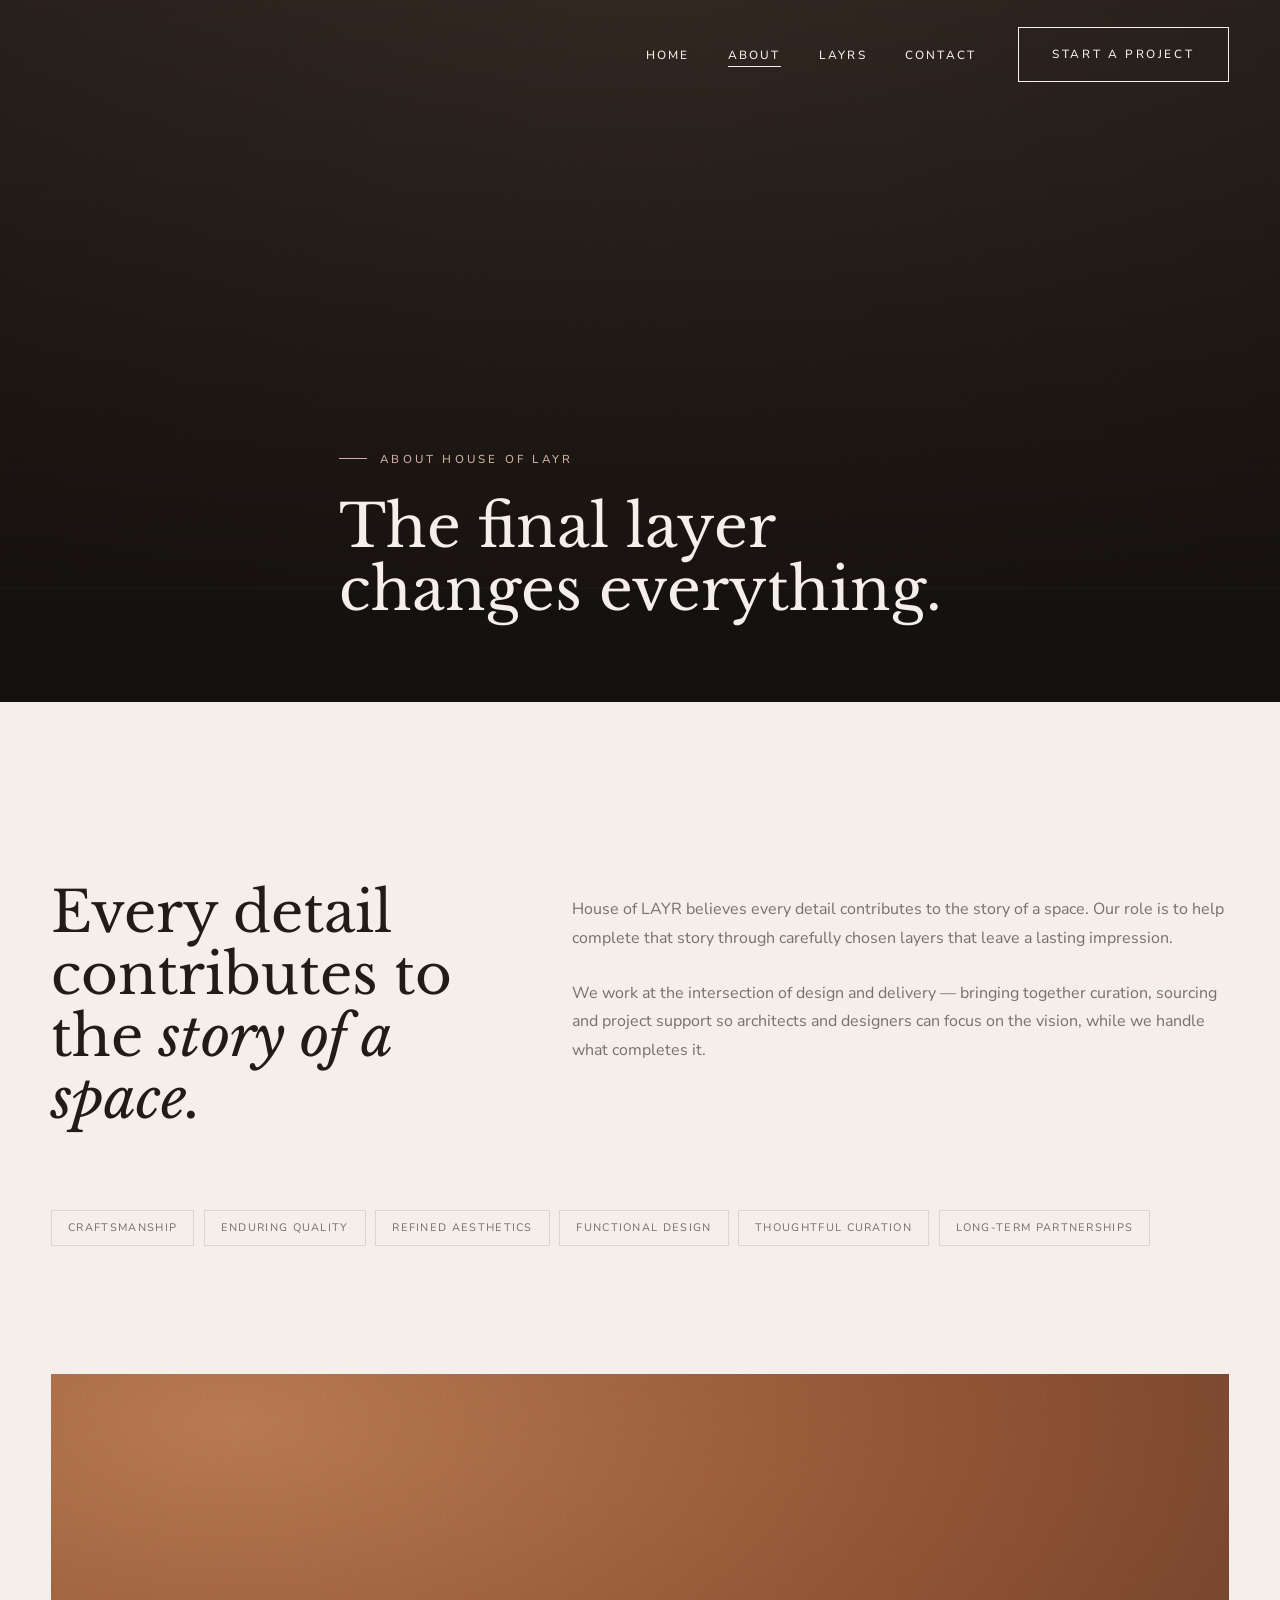
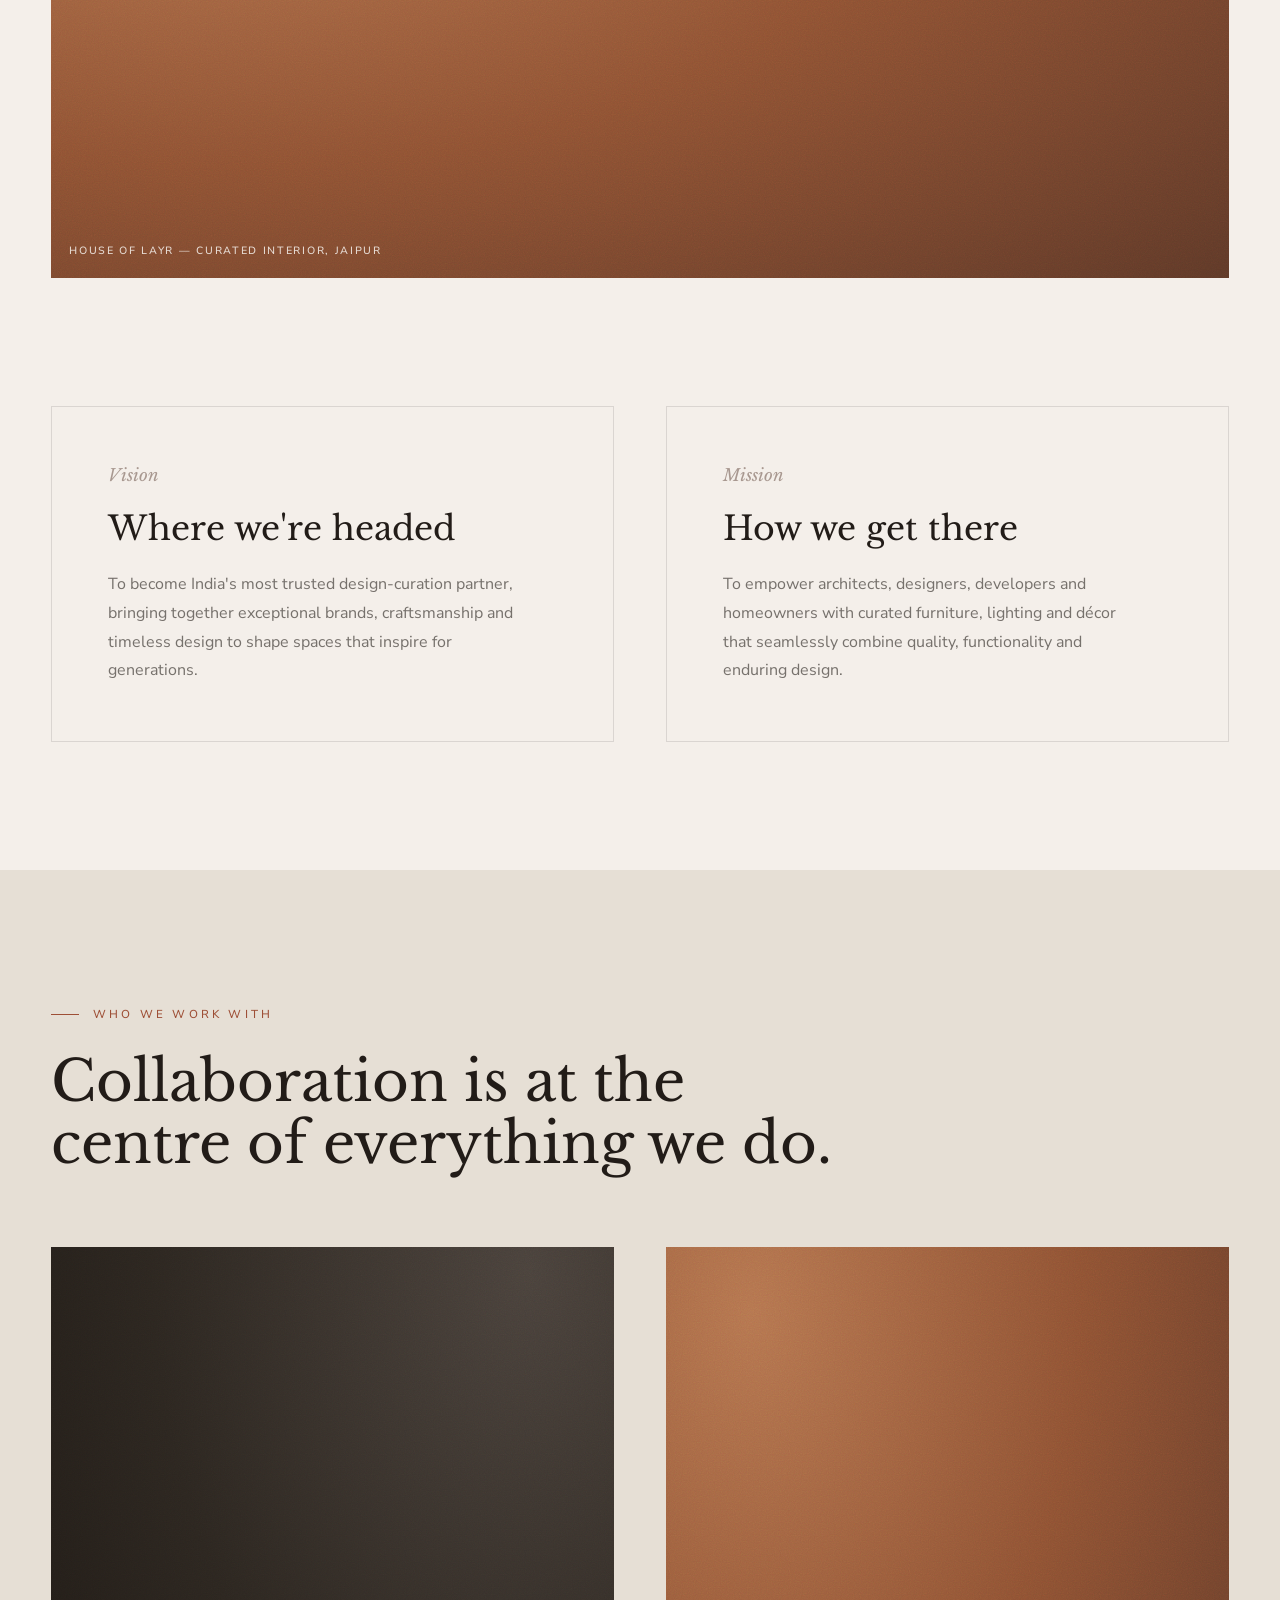
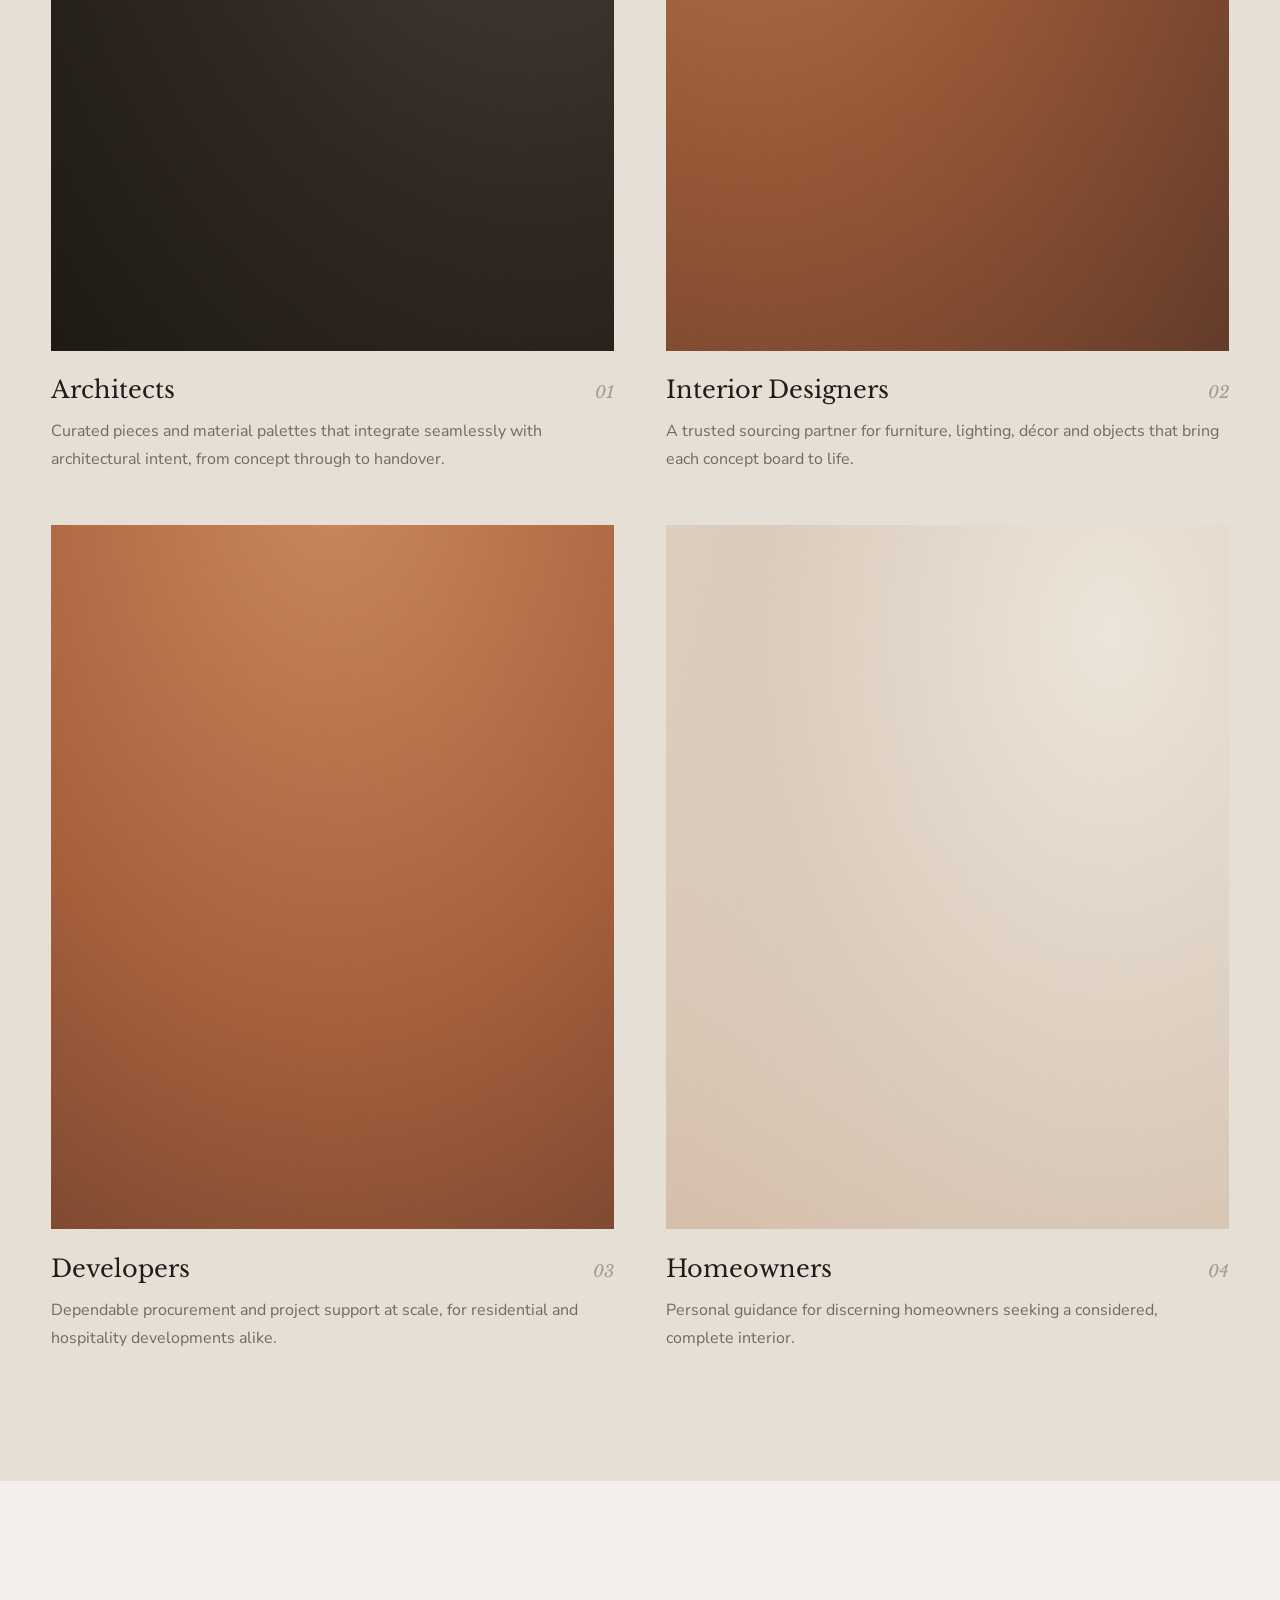
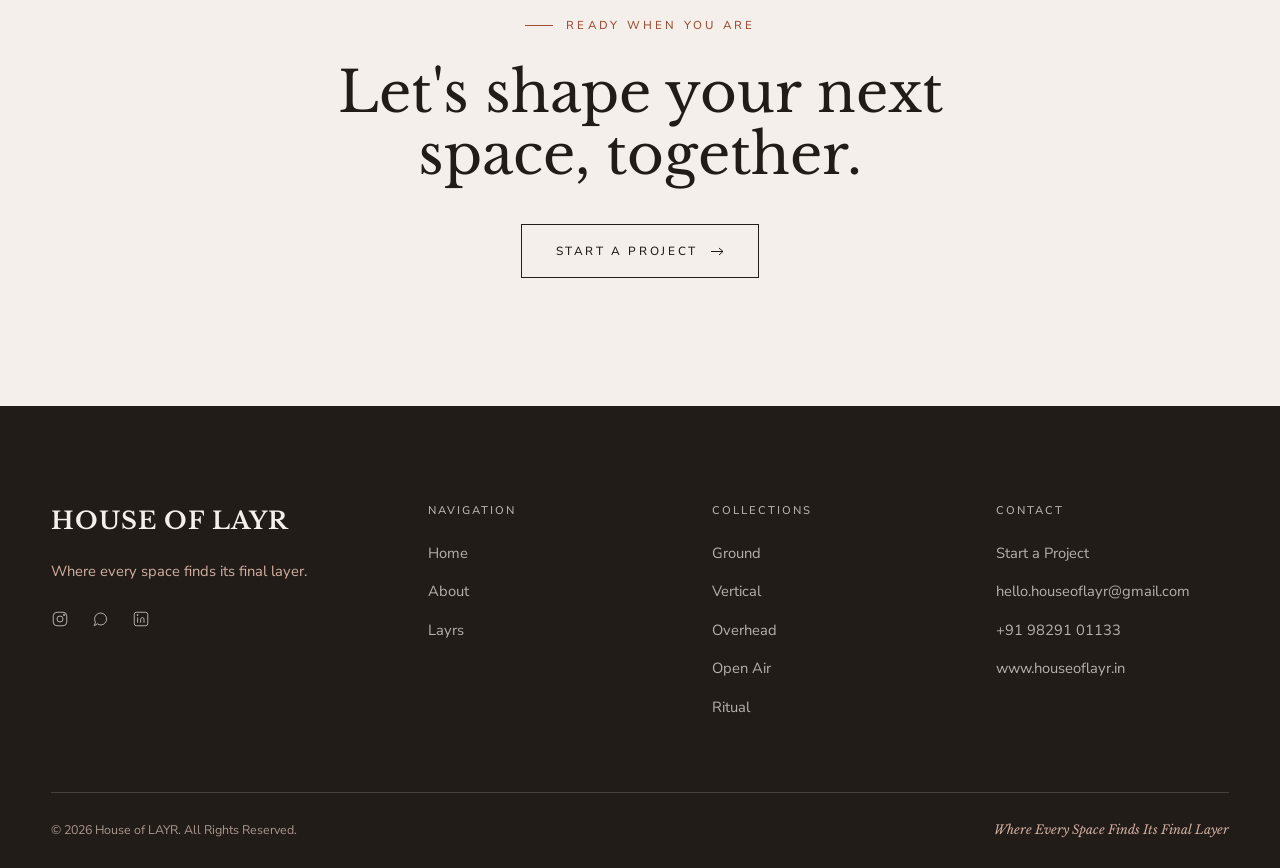
==== commit b8d05d5a: "Uppercase "of" in every brand-mark lockup for consistent letterforms The mobile nav, footer, hero he" ====
--- a/about.html
+++ b/about.html
@@ -33,7 +33,7 @@
 <!-- ============================= MOBILE NAV ============================= -->
 <div class="mobile-nav">
   <div class="wrap">
-    <a href="index.html" class="brand">HOUSE of LAYR</a>
+    <a href="index.html" class="brand">HOUSE OF LAYR</a>
     <button class="hamburger mobile-nav__close" aria-label="Close menu"><span style="transform:rotate(45deg) translate(2px,2px)"></span><span style="transform:rotate(-45deg) translate(2px,-2px)"></span></button>
   </div>
   <nav class="mobile-nav__links">
@@ -175,7 +175,7 @@
   <div class="wrap">
     <div class="footer-top">
       <div class="footer-brand">
-        <a href="index.html" class="brand">HOUSE of LAYR</a>
+        <a href="index.html" class="brand">HOUSE OF LAYR</a>
         <p>Where every space finds its final layer.</p>
         <div class="footer-social" style="margin-top:1.6rem;">
           <a href="https://instagram.com" target="_blank" rel="noopener" aria-label="Instagram" class="icon-link"><svg width="18" height="18" viewBox="0 0 24 24" fill="none" stroke="currentColor" stroke-width="1.3"><rect x="3" y="3" width="18" height="18" rx="5"/><circle cx="12" cy="12" r="4"/><circle cx="17.5" cy="6.5" r="1"/></svg></a>
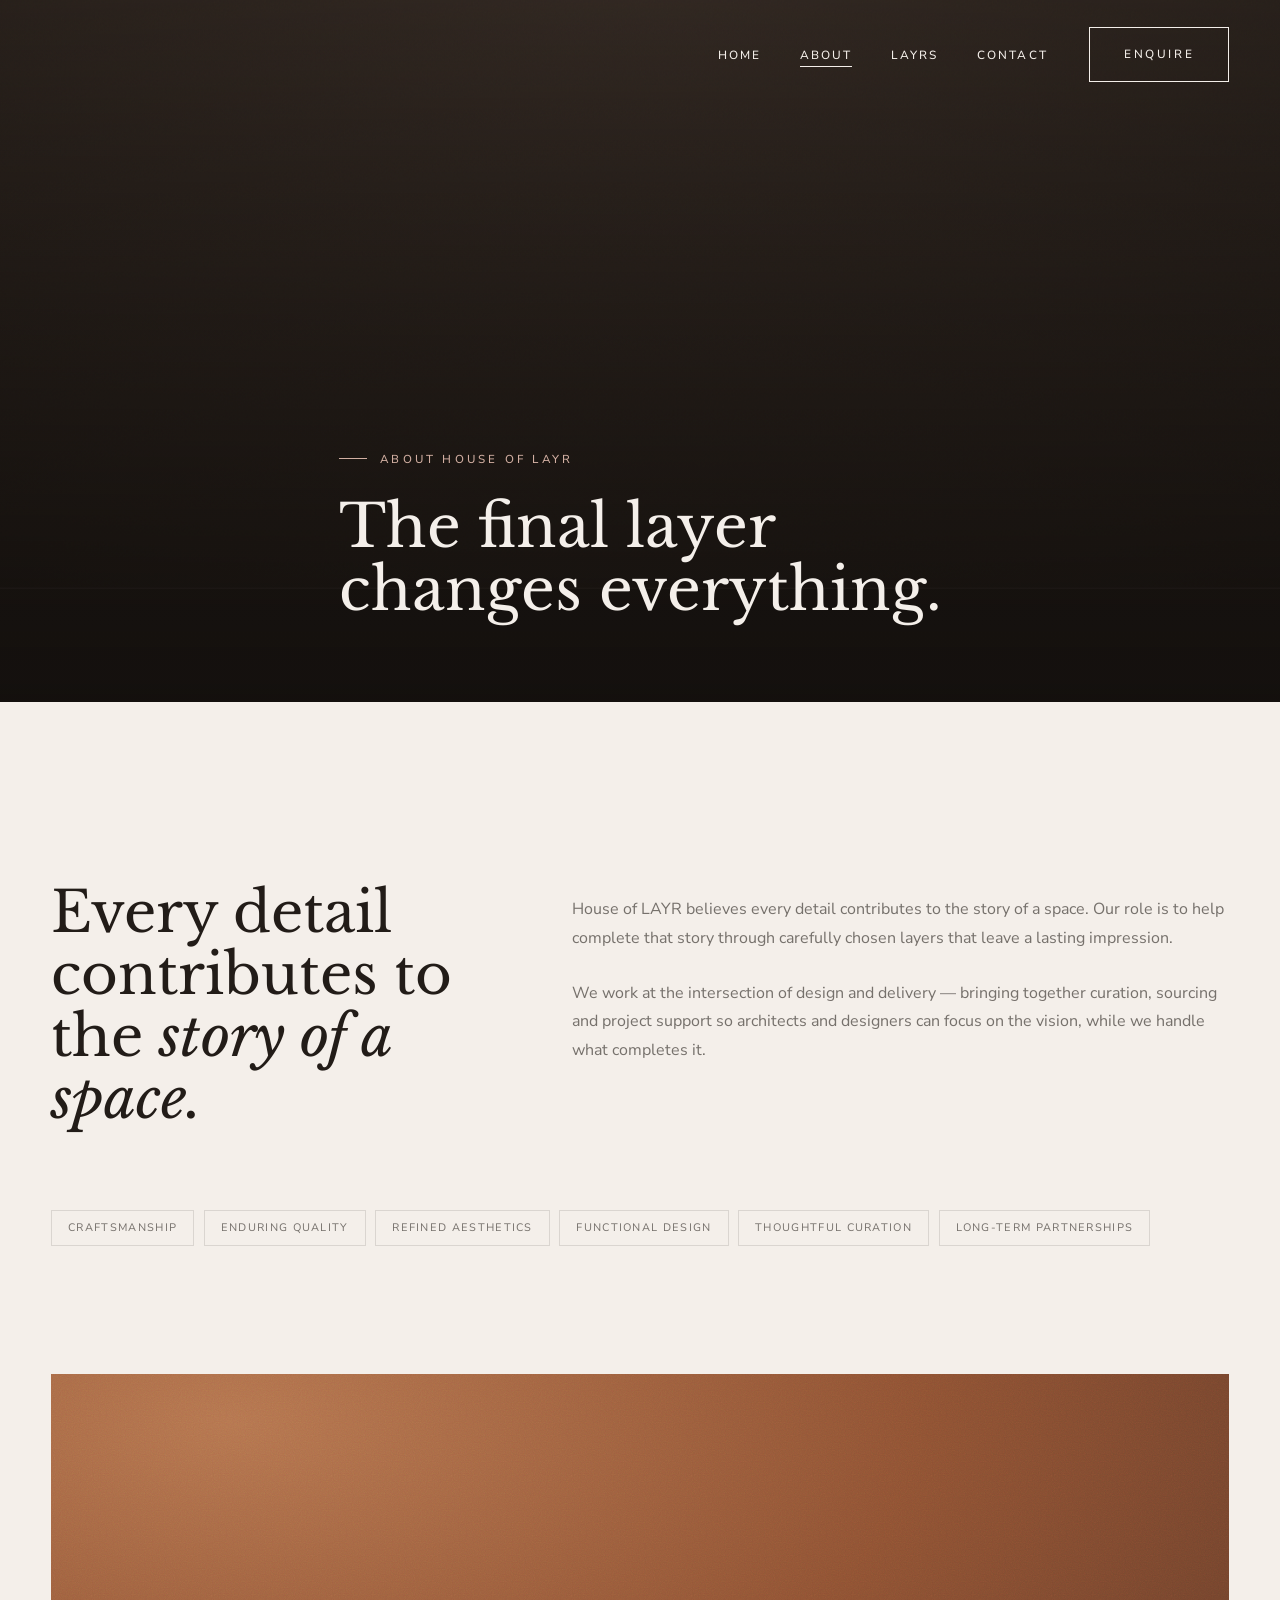
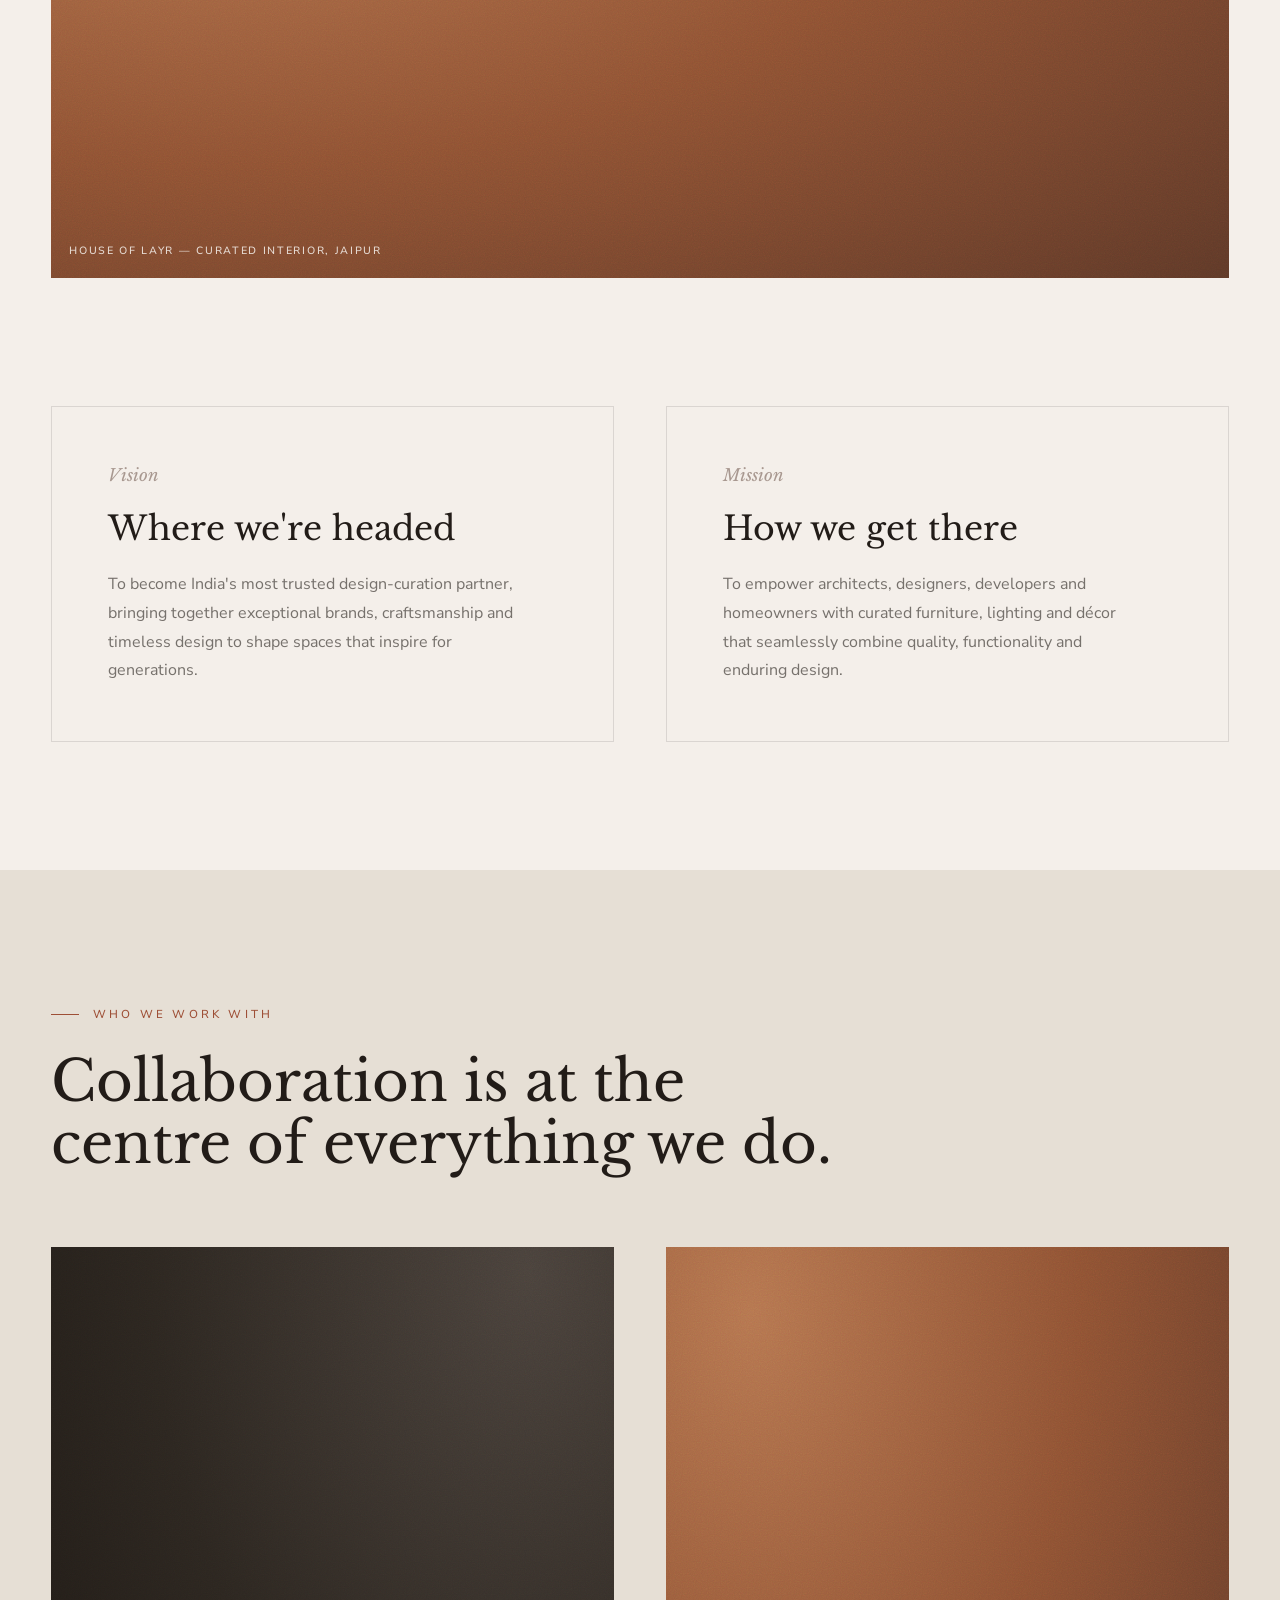
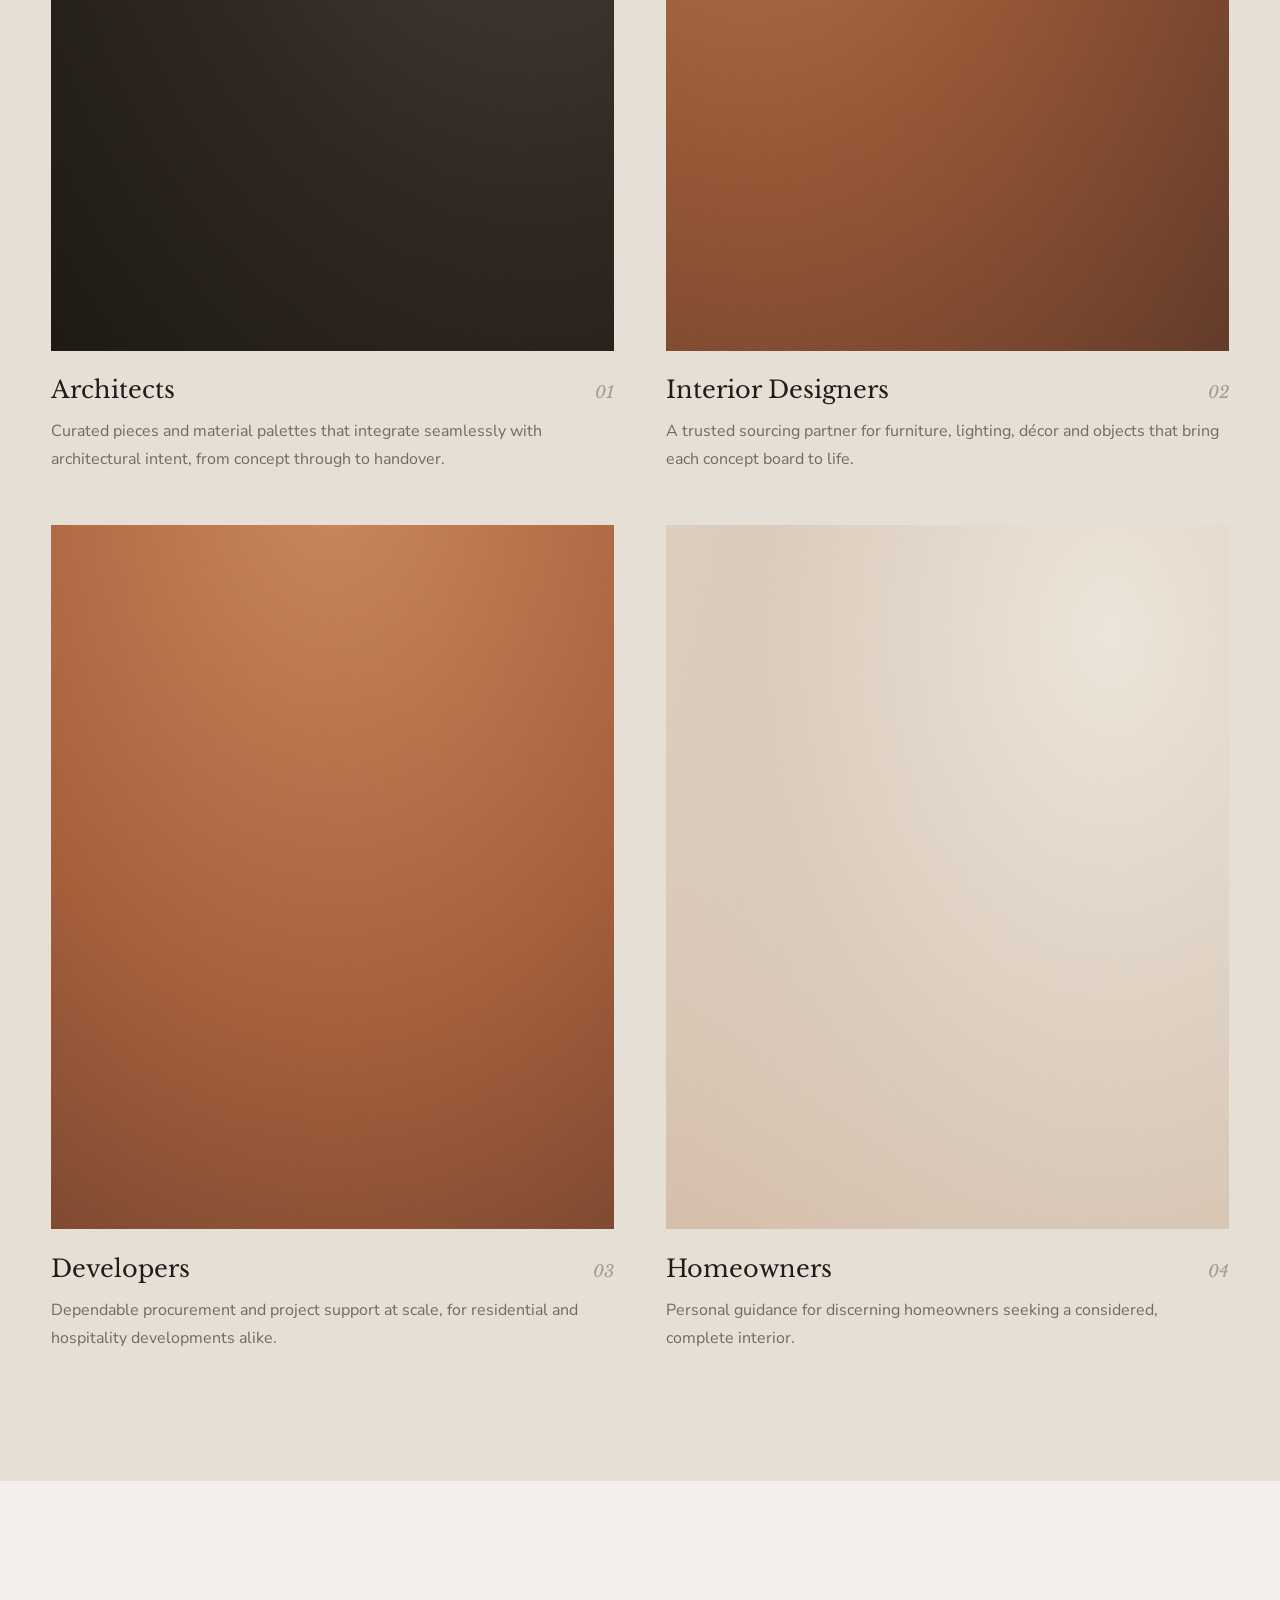
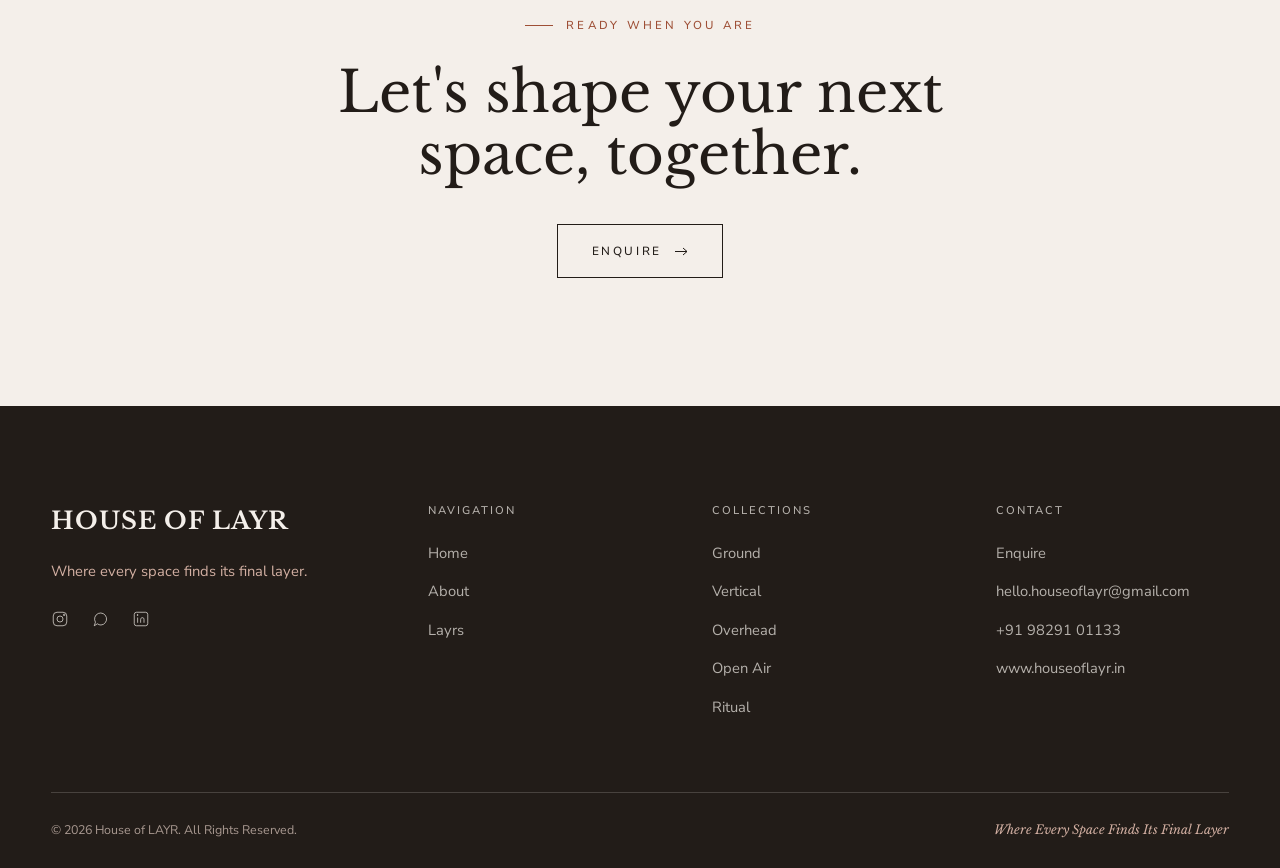
==== commit 54c4c203: "Replace "Start a Project" CTA text with "Enquire" Updates the header, mobile nav, and footer CTA acr" ====
--- a/about.html
+++ b/about.html
@@ -21,7 +21,7 @@
         <li><a href="contact.html">Contact</a></li>
       </ul>
       <div class="nav-cta">
-        <a href="contact.html" class="btn btn--dark"><span>Start a Project</span></a>
+        <a href="contact.html" class="btn btn--dark"><span>Enquire</span></a>
         <button class="hamburger" aria-label="Open menu" aria-expanded="false">
           <span></span><span></span><span></span>
         </button>
@@ -43,7 +43,7 @@
     <a href="contact.html">Contact</a>
   </nav>
   <div class="mobile-nav__foot">
-    <a href="contact.html" class="btn btn--light"><span>Start a Project</span></a>
+    <a href="contact.html" class="btn btn--light"><span>Enquire</span></a>
     <p class="mobile-nav__meta">hello.houseoflayr@gmail.com<br>+91 98291 01133</p>
   </div>
 </div>
@@ -161,7 +161,7 @@
       <p class="eyebrow reveal center" style="justify-content:center;">Ready When You Are</p>
       <h2 class="reveal center mx-auto" style="margin-top:1.6rem;max-width:18ch;">Let's shape your next space, together.</h2>
       <div class="reveal" style="margin-top:2.4rem;">
-        <a href="contact.html" class="btn btn--dark"><span>Start a Project</span>
+        <a href="contact.html" class="btn btn--dark"><span>Enquire</span>
           <svg viewBox="0 0 13 9" fill="none"><path d="M0 4.5H12M12 4.5L8 1M12 4.5L8 8" stroke="currentColor"/></svg>
         </a>
       </div>
@@ -204,7 +204,7 @@
       <div class="footer-col">
         <h4>Contact</h4>
         <ul>
-          <li><a href="contact.html">Start a Project</a></li>
+          <li><a href="contact.html">Enquire</a></li>
           <li><a href="mailto:hello.houseoflayr@gmail.com">hello.houseoflayr@gmail.com</a></li>
           <li><a href="tel:+919829101133">+91 98291 01133</a></li>
           <li><a href="https://www.houseoflayr.in" target="_blank" rel="noopener">www.houseoflayr.in</a></li>
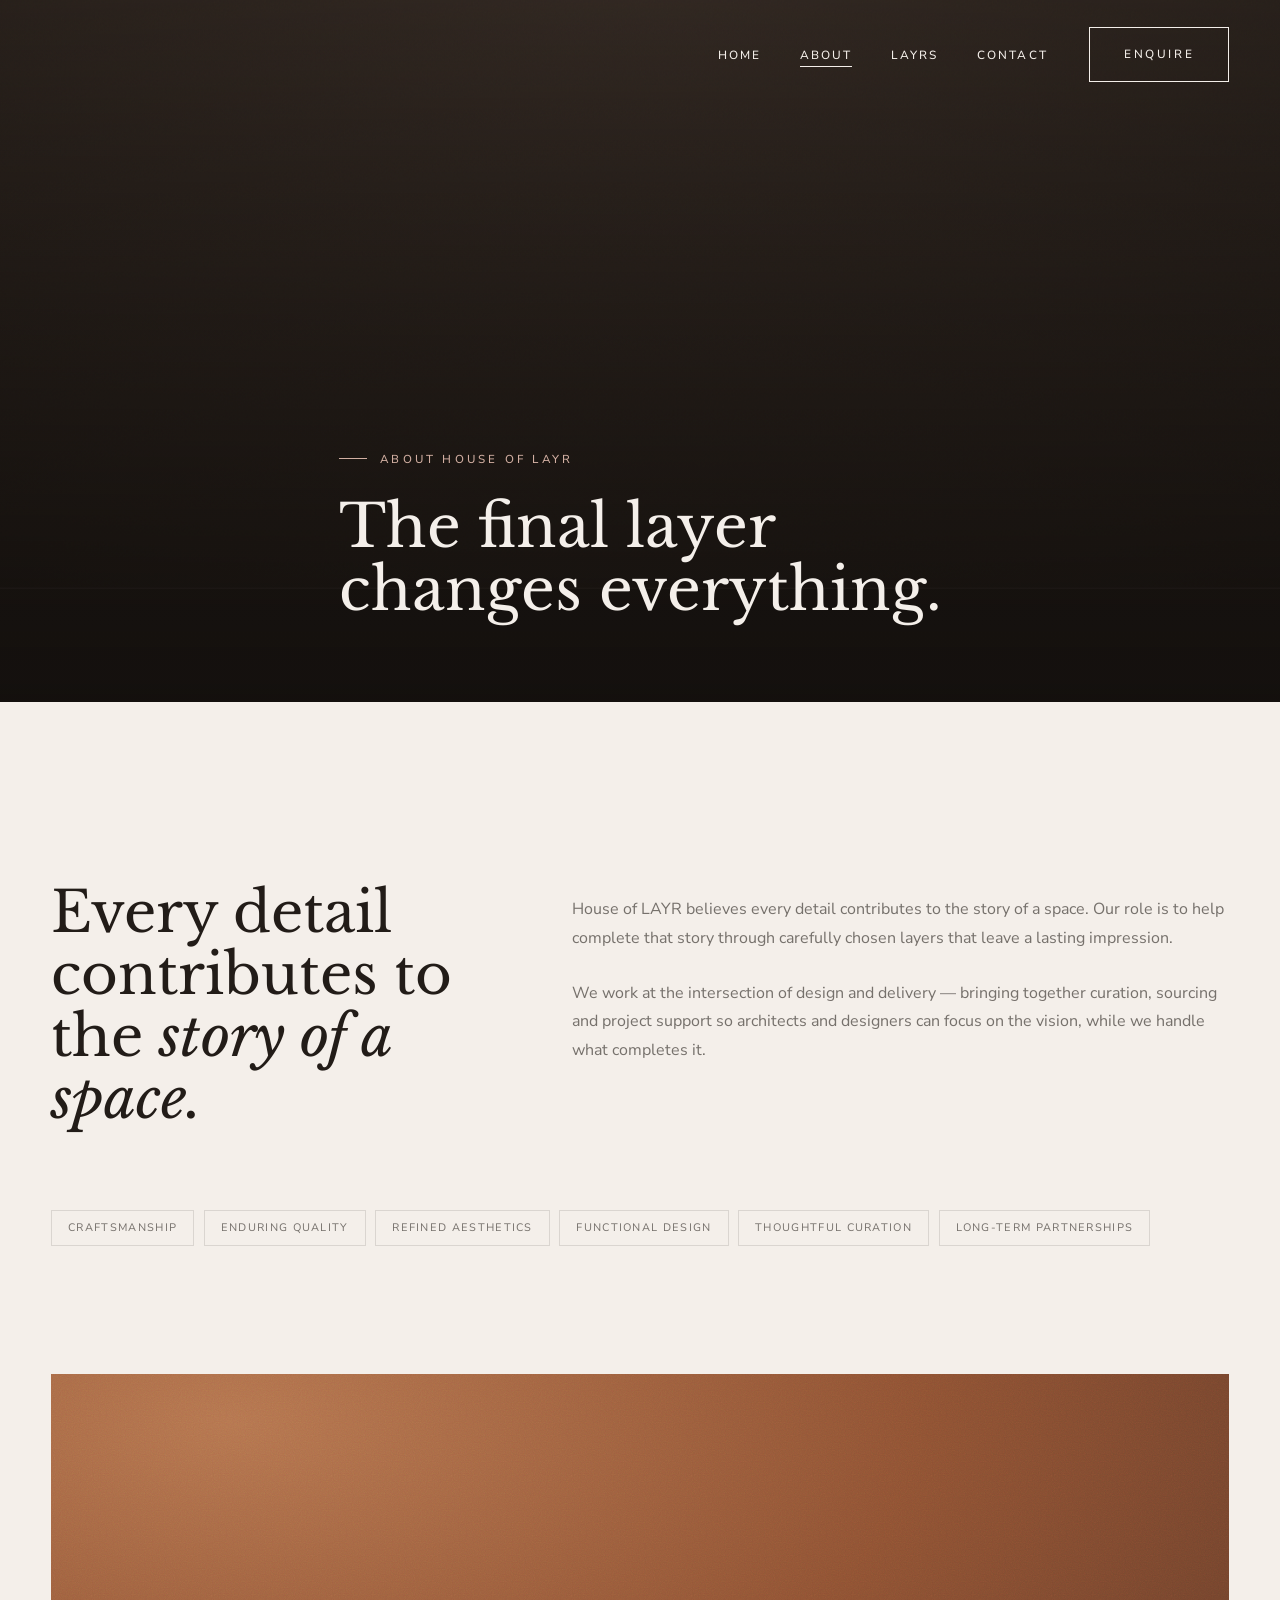
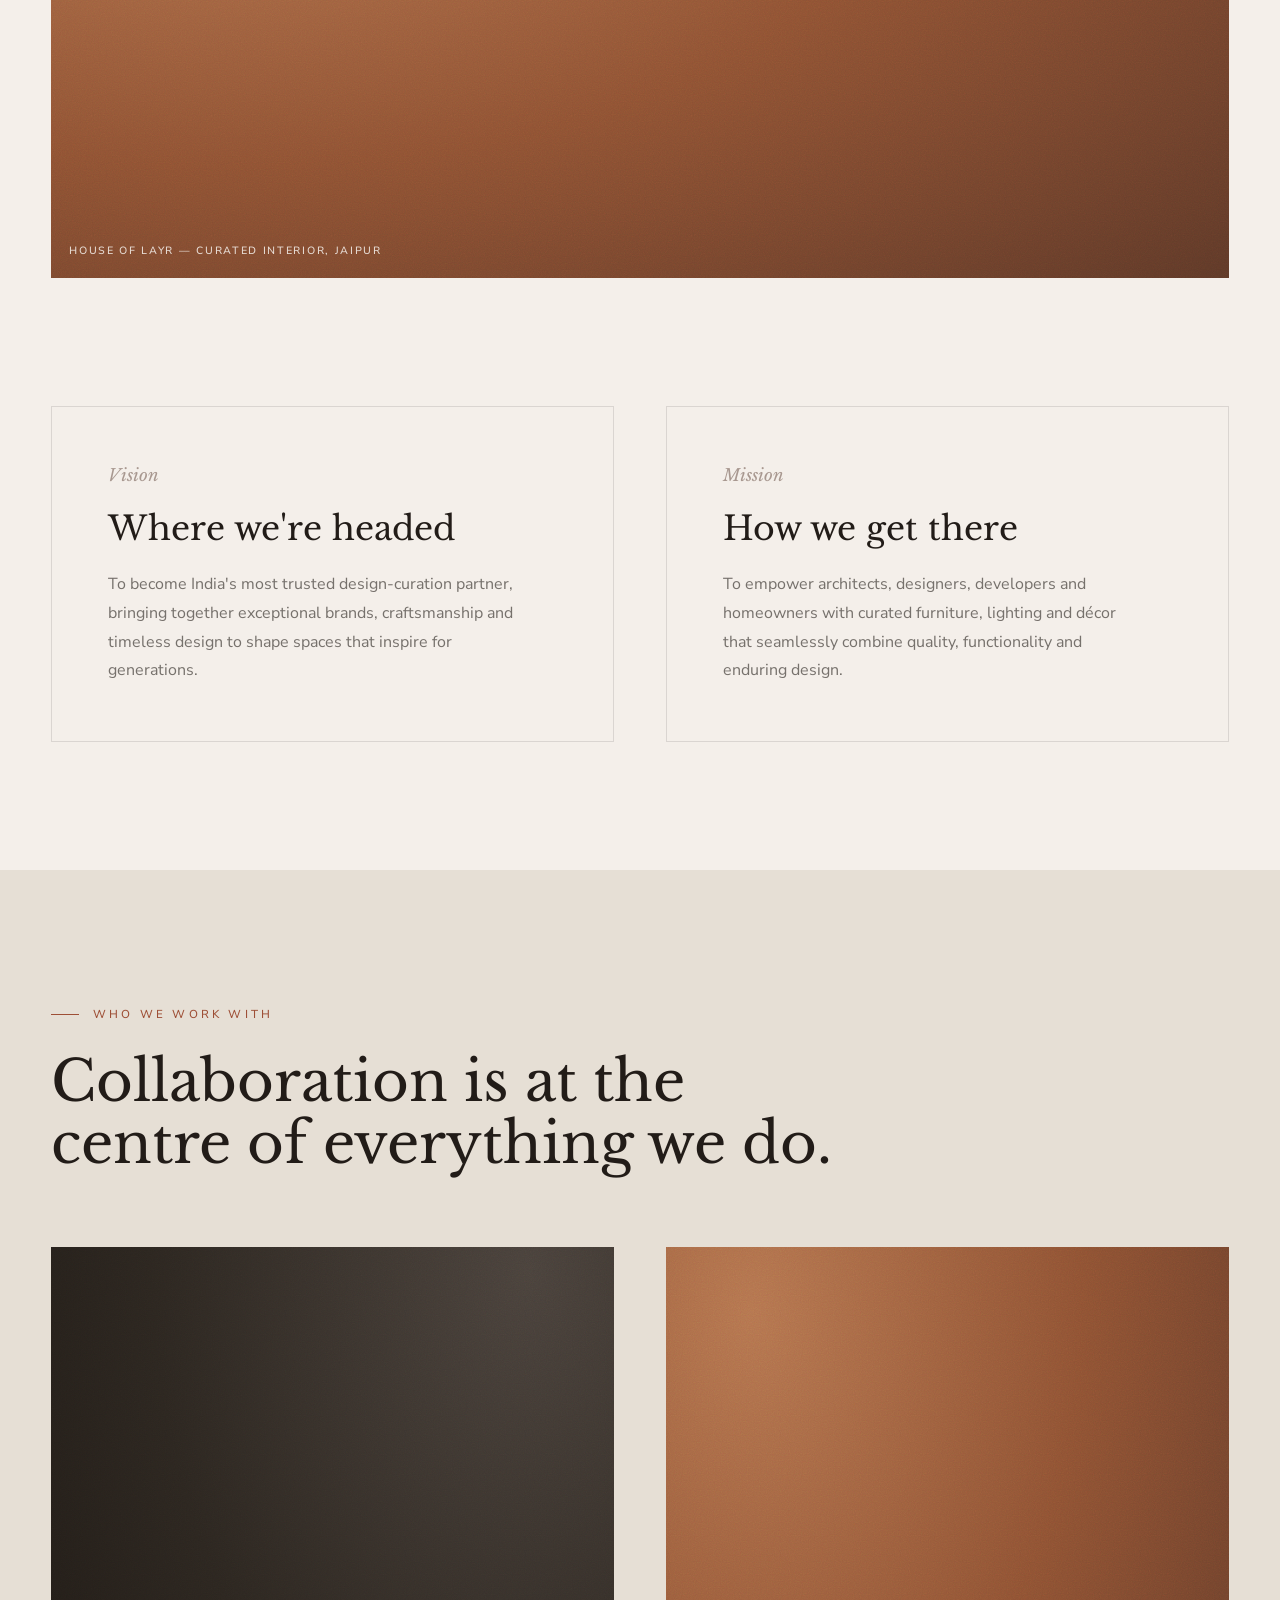
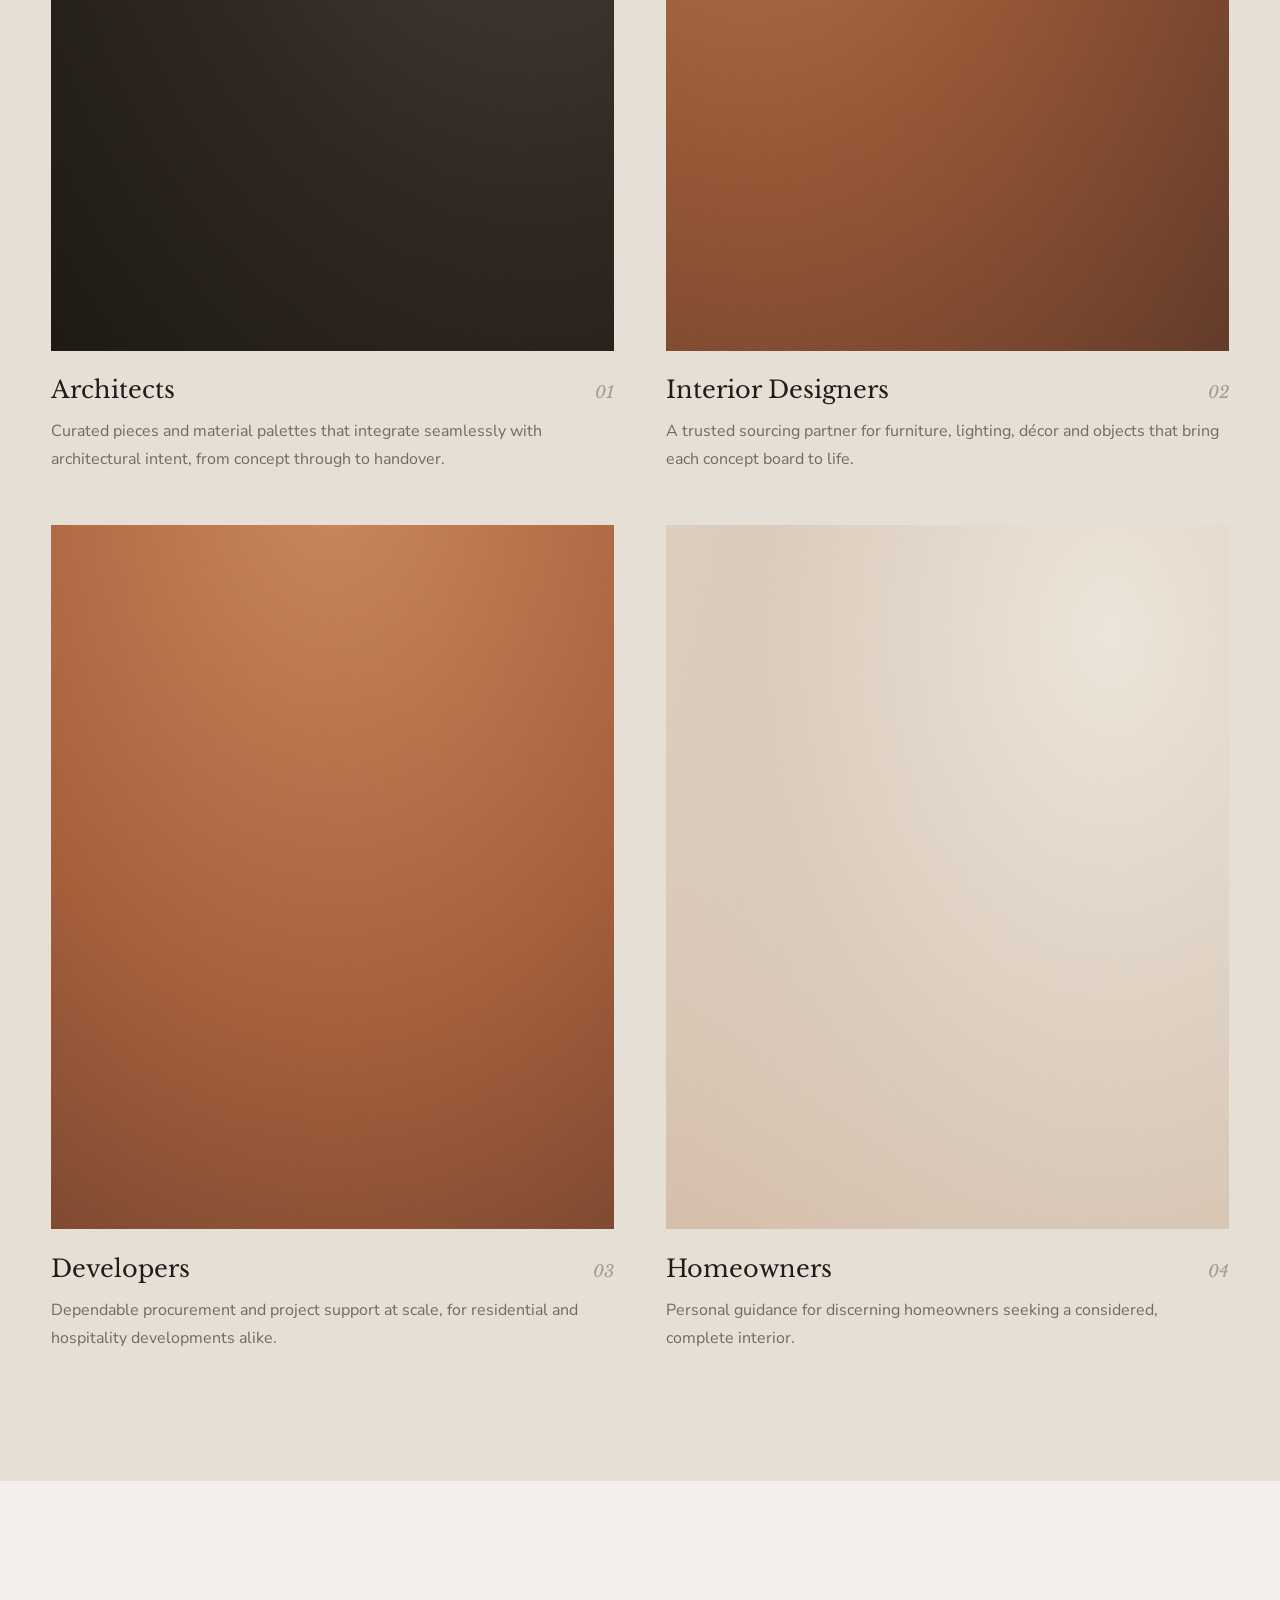
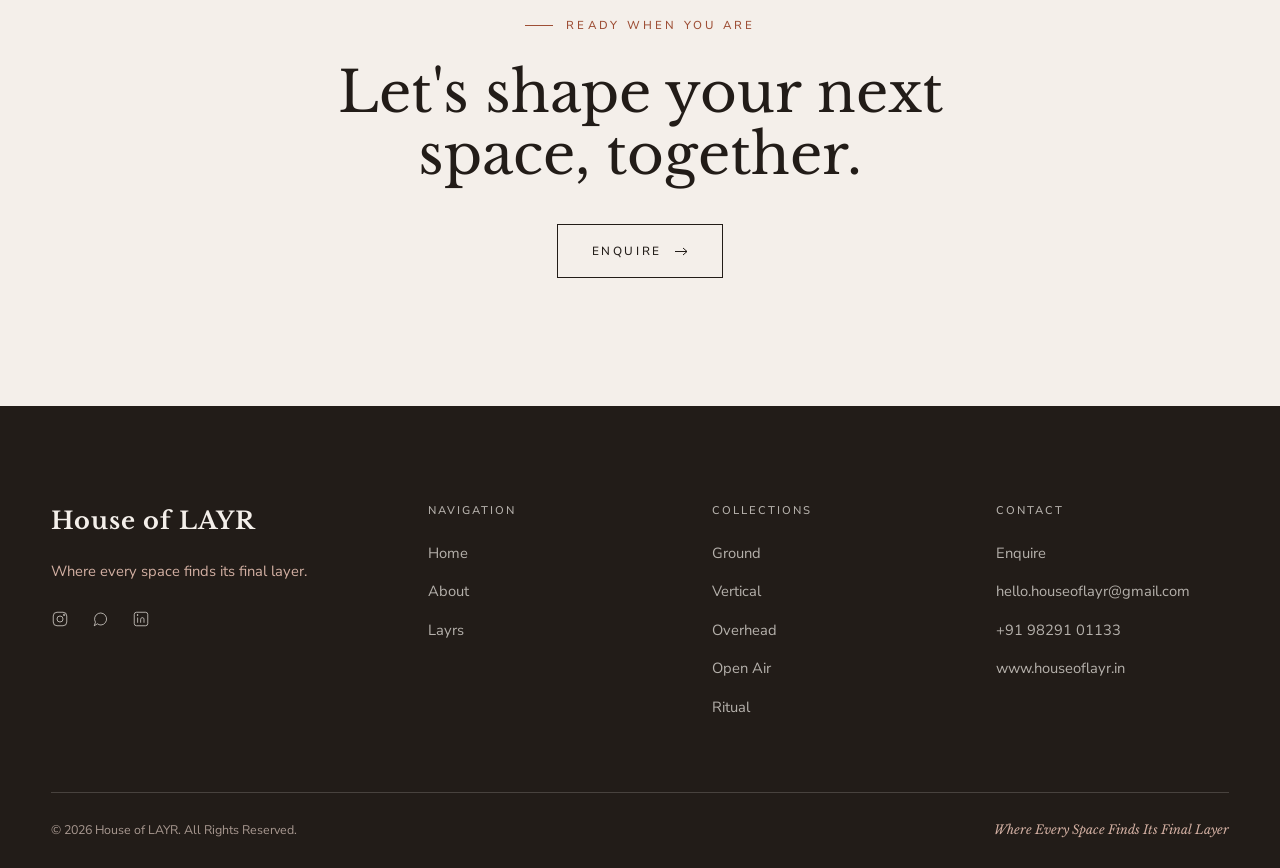
==== commit 79094130: "Revert brand-mark casing back to "House of LAYR" The previous all-caps "HOUSE OF LAYR" treatment acr" ====
--- a/about.html
+++ b/about.html
@@ -33,7 +33,7 @@
 <!-- ============================= MOBILE NAV ============================= -->
 <div class="mobile-nav">
   <div class="wrap">
-    <a href="index.html" class="brand">HOUSE OF LAYR</a>
+    <a href="index.html" class="brand">House of LAYR</a>
     <button class="hamburger mobile-nav__close" aria-label="Close menu"><span style="transform:rotate(45deg) translate(2px,2px)"></span><span style="transform:rotate(-45deg) translate(2px,-2px)"></span></button>
   </div>
   <nav class="mobile-nav__links">
@@ -175,7 +175,7 @@
   <div class="wrap">
     <div class="footer-top">
       <div class="footer-brand">
-        <a href="index.html" class="brand">HOUSE OF LAYR</a>
+        <a href="index.html" class="brand">House of LAYR</a>
         <p>Where every space finds its final layer.</p>
         <div class="footer-social" style="margin-top:1.6rem;">
           <a href="https://instagram.com" target="_blank" rel="noopener" aria-label="Instagram" class="icon-link"><svg width="18" height="18" viewBox="0 0 24 24" fill="none" stroke="currentColor" stroke-width="1.3"><rect x="3" y="3" width="18" height="18" rx="5"/><circle cx="12" cy="12" r="4"/><circle cx="17.5" cy="6.5" r="1"/></svg></a>
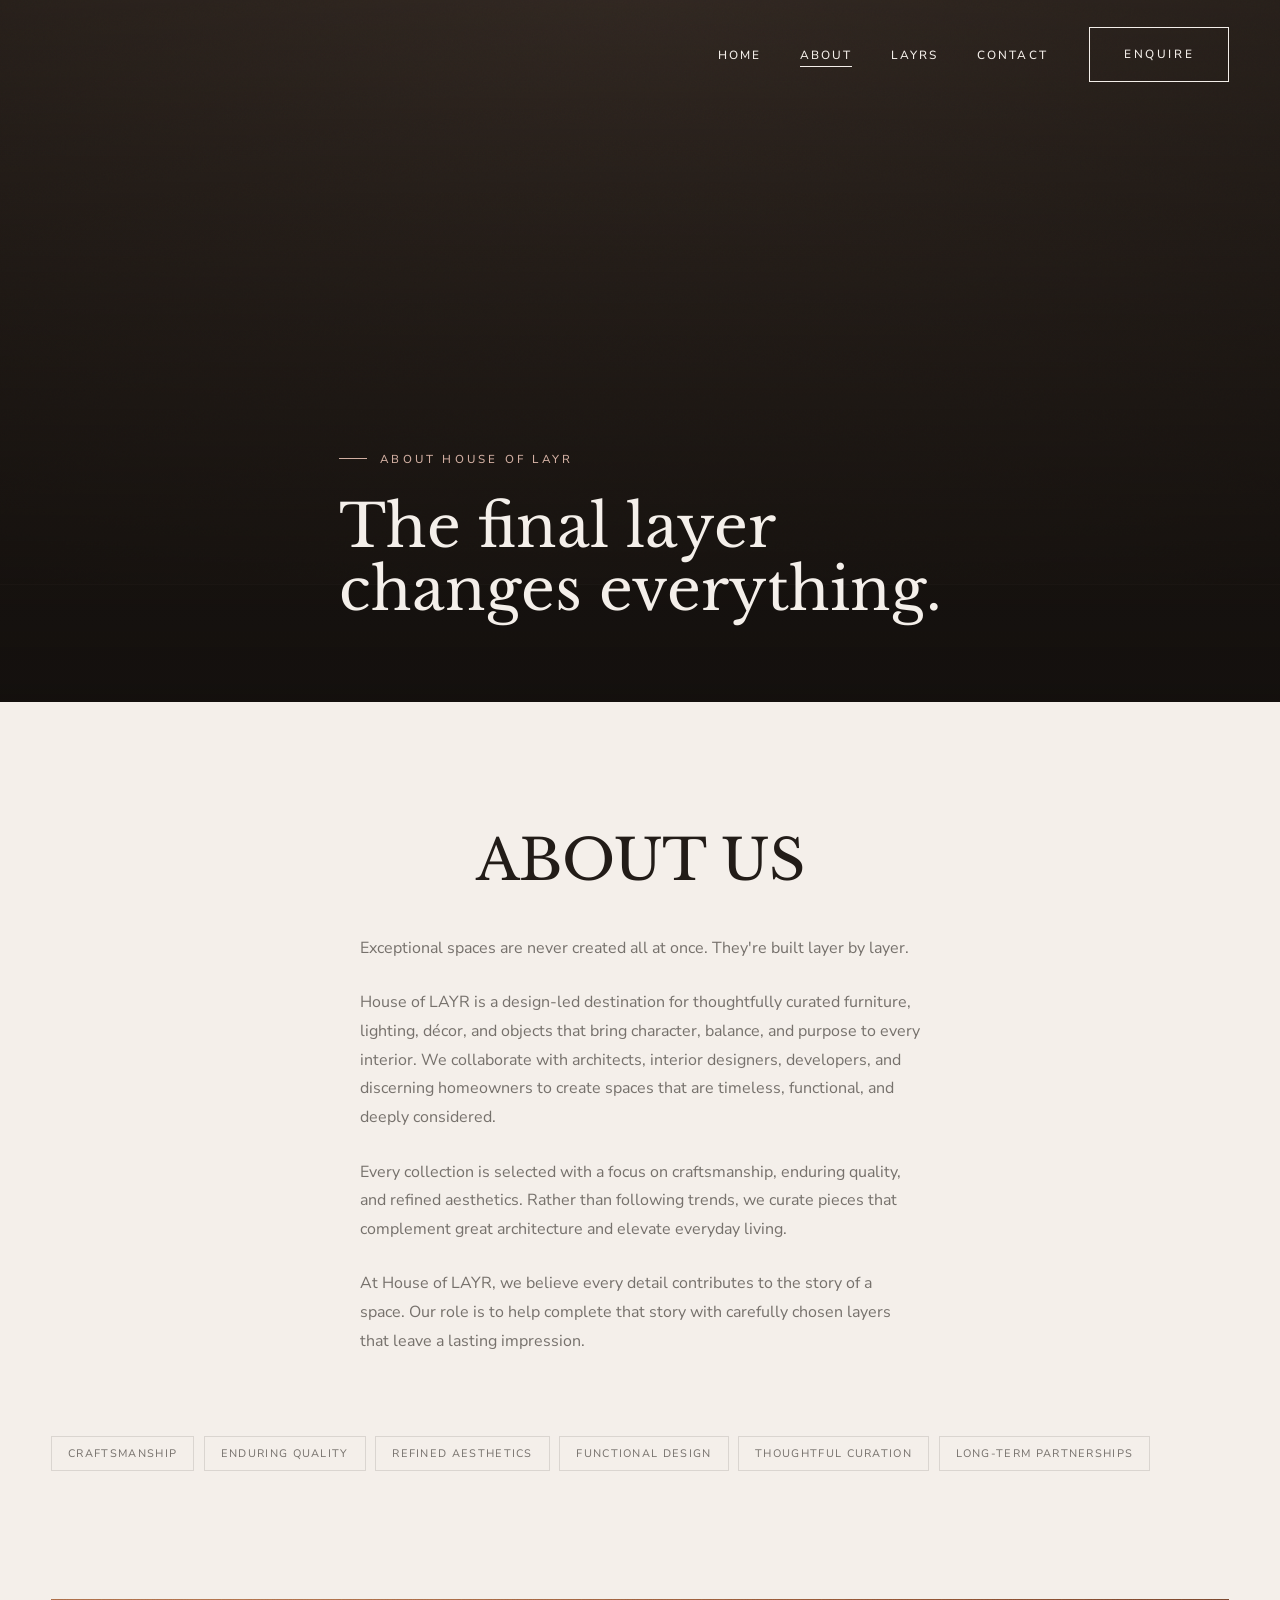
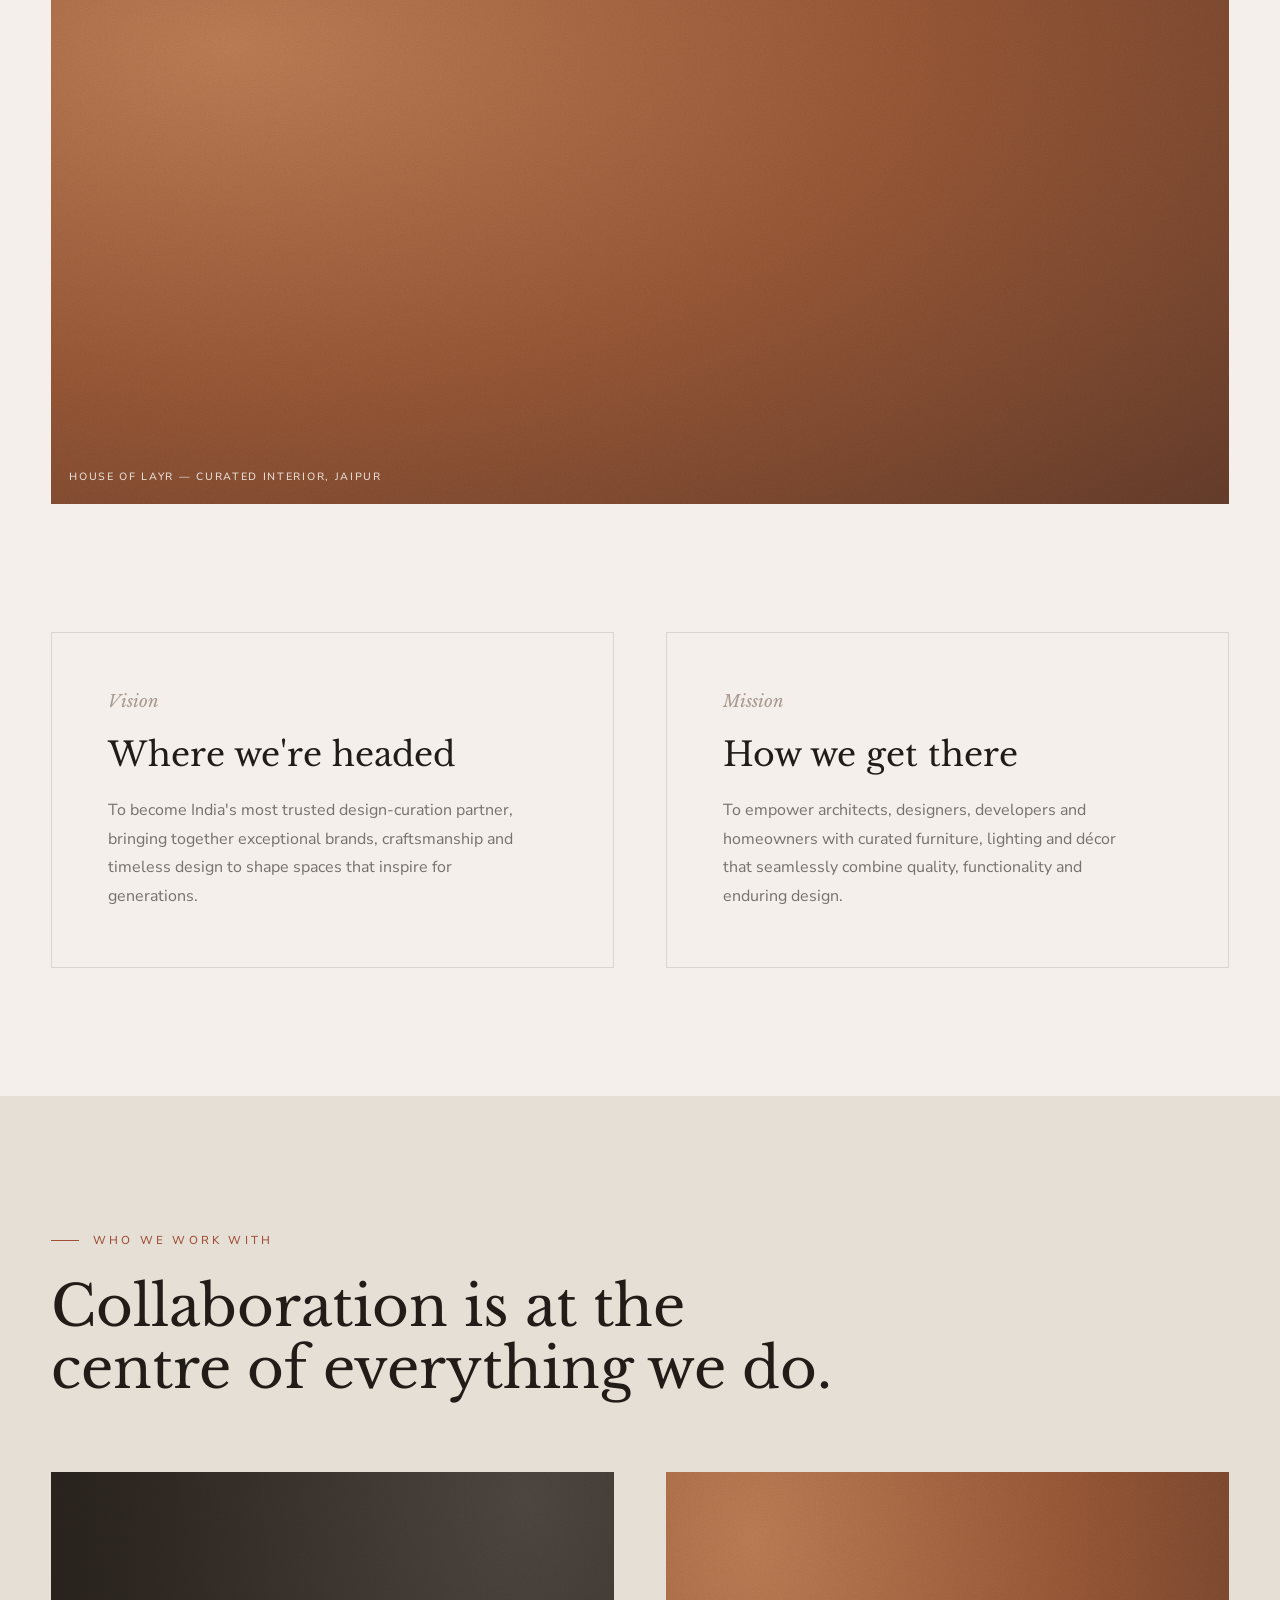
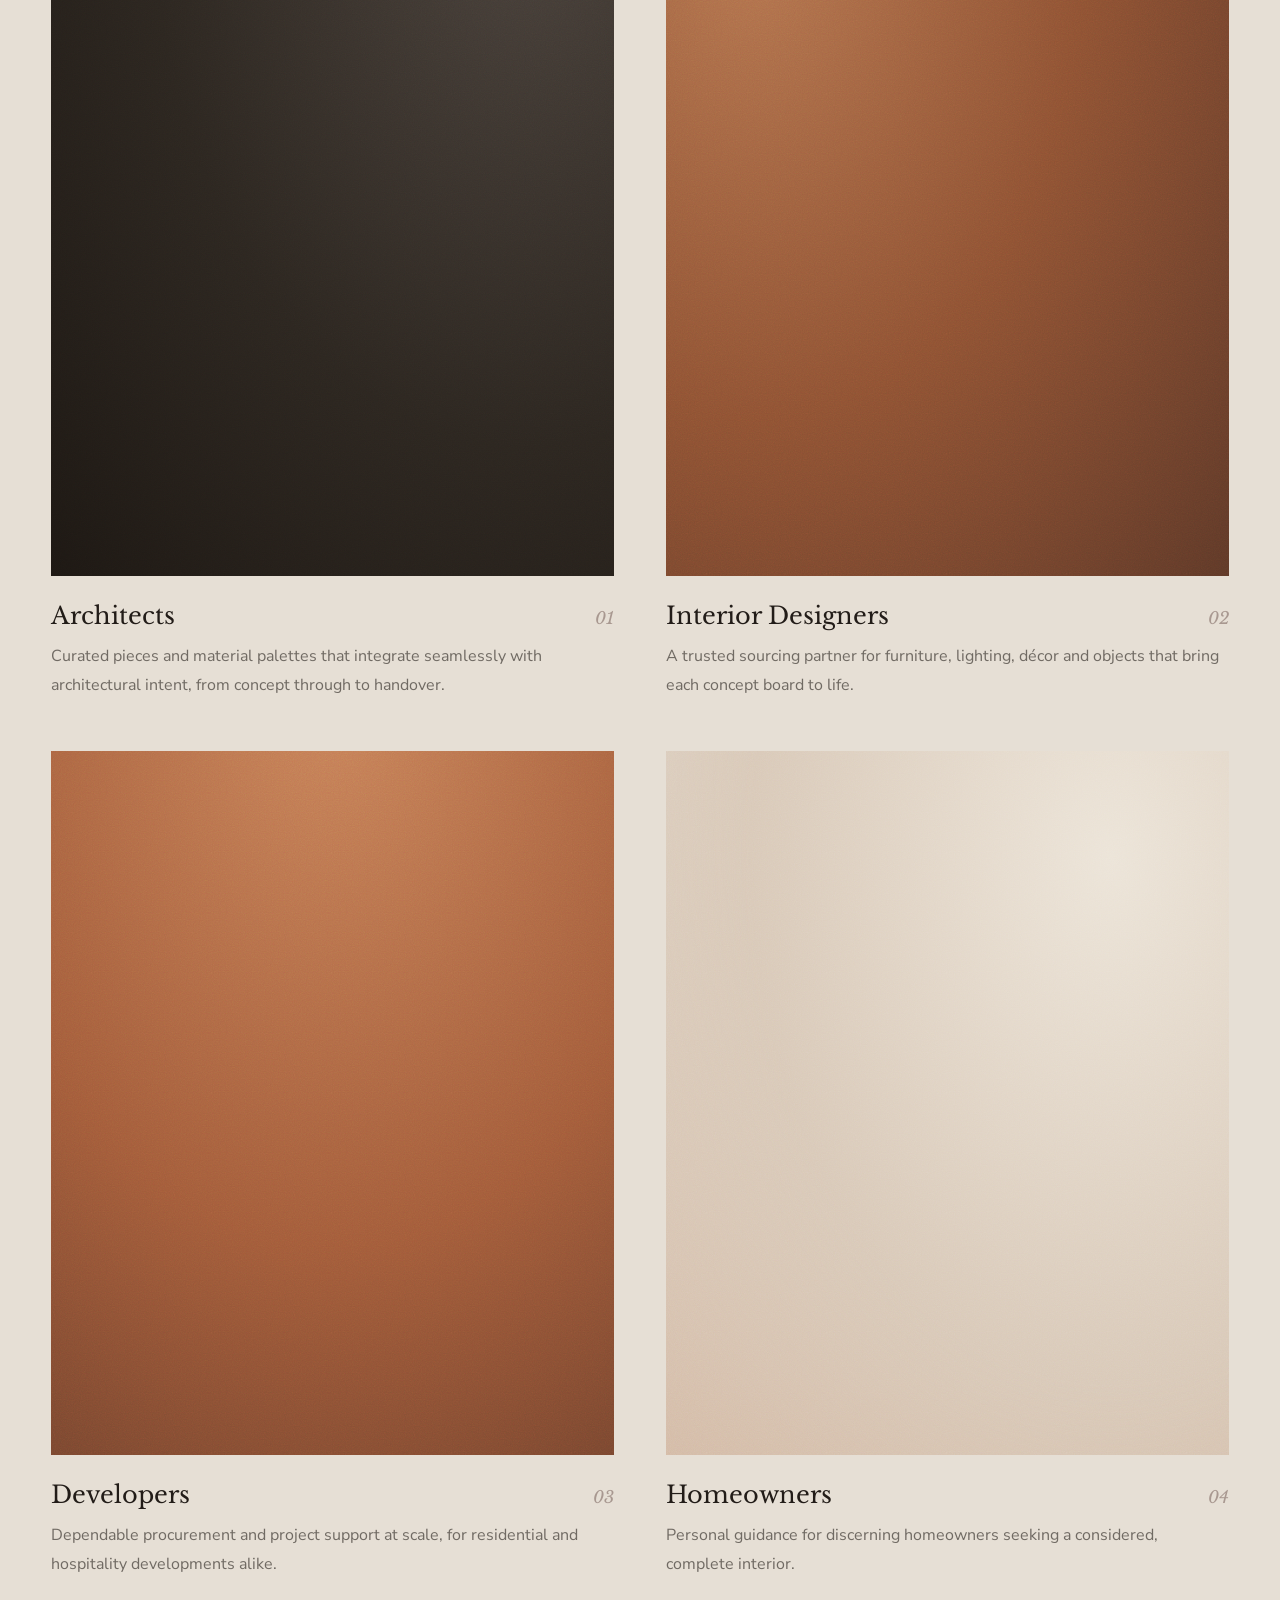
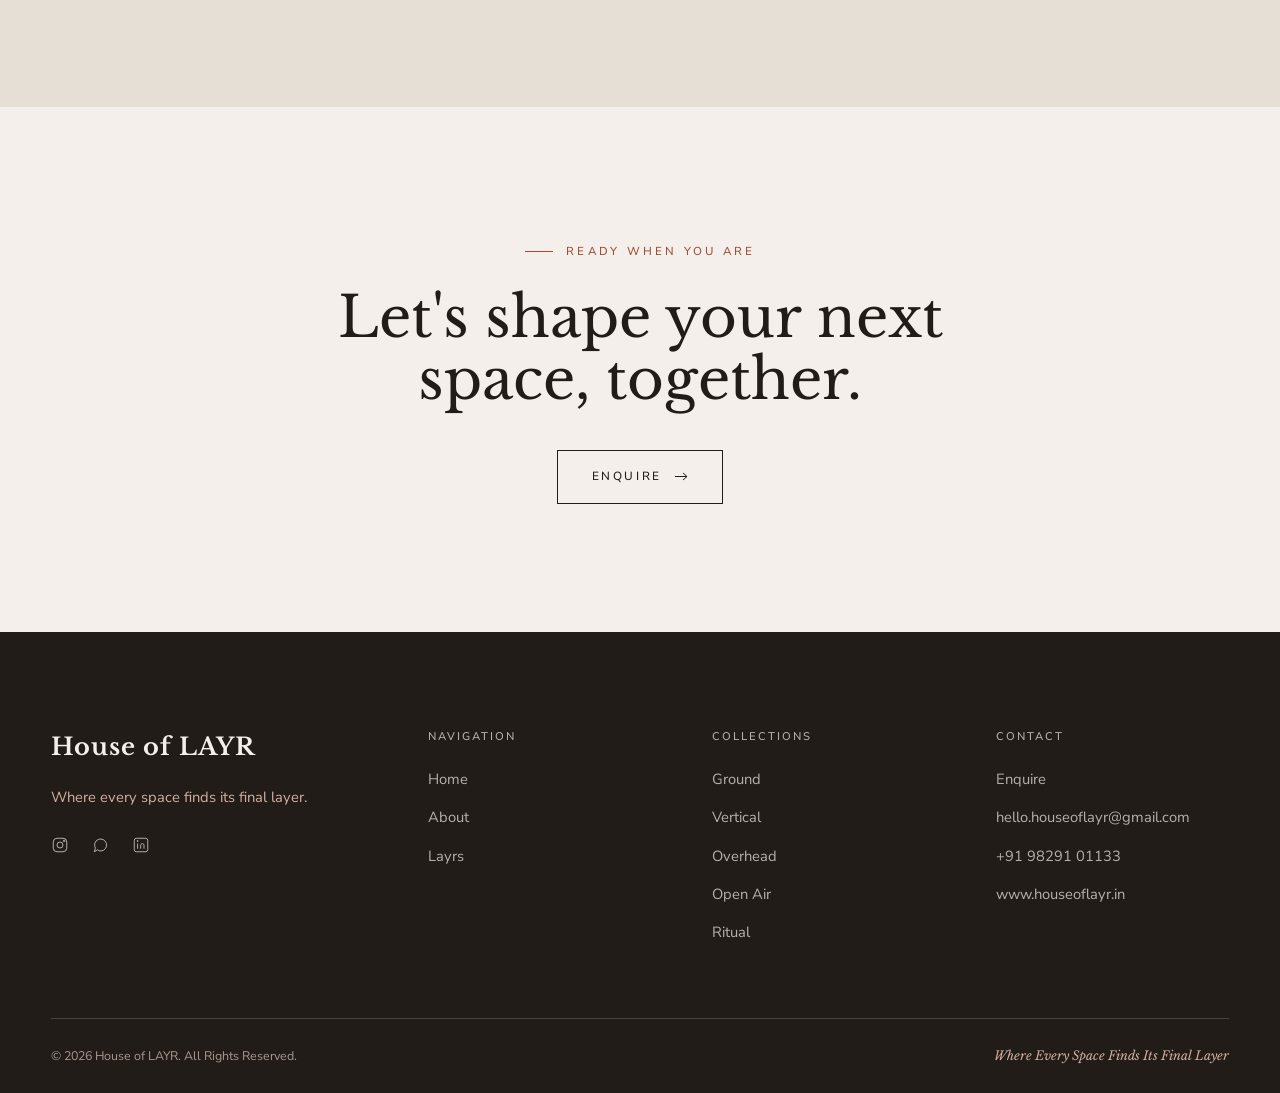
==== commit 71ecd0bc: "Replace About page's split intro with a centered ABOUT US section Removes the two-column layout (tag" ====
--- a/about.html
+++ b/about.html
@@ -65,14 +65,13 @@
 
   <!-- ============================= PHILOSOPHY ============================= -->
   <section class="section">
-    <div class="wrap intro-grid">
-      <div>
-        <p class="eyebrow reveal">Our Philosophy</p>
-        <h2 class="reveal" style="margin-top:1.6rem;">Every detail contributes to the <span class="serif-italic">story of a space.</span></h2>
-      </div>
-      <div style="display:flex;flex-direction:column;justify-content:center;gap:1.6rem;">
-        <p class="reveal">House of LAYR believes every detail contributes to the story of a space. Our role is to help complete that story through carefully chosen layers that leave a lasting impression.</p>
-        <p class="reveal">We work at the intersection of design and delivery — bringing together curation, sourcing and project support so architects and designers can focus on the vision, while we handle what completes it.</p>
+    <div class="wrap">
+      <h2 class="reveal center" style="margin-bottom:2.6rem;">ABOUT US</h2>
+      <div class="max-56 mx-auto" style="display:flex;flex-direction:column;gap:1.6rem;">
+        <p class="reveal">Exceptional spaces are never created all at once. They're built layer by layer.</p>
+        <p class="reveal">House of LAYR is a design-led destination for thoughtfully curated furniture, lighting, décor, and objects that bring character, balance, and purpose to every interior. We collaborate with architects, interior designers, developers, and discerning homeowners to create spaces that are timeless, functional, and deeply considered.</p>
+        <p class="reveal">Every collection is selected with a focus on craftsmanship, enduring quality, and refined aesthetics. Rather than following trends, we curate pieces that complement great architecture and elevate everyday living.</p>
+        <p class="reveal">At House of LAYR, we believe every detail contributes to the story of a space. Our role is to help complete that story with carefully chosen layers that leave a lasting impression.</p>
       </div>
     </div>
 
--- a/css/style.css
+++ b/css/style.css
@@ -113,6 +113,10 @@
 }
 p{ font-size: 1rem; line-height: 1.8; color: var(--charcoal-60); }
 .lede{ font-size: clamp(1.1rem, 1.6vw, 1.4rem); line-height: 1.65; color: var(--charcoal-60); font-weight: 400; }
+.hero-tagline{ font-size: clamp(.8rem, 1.6vw, 1.05rem); white-space: nowrap; }
+@media (max-width: 700px){
+  .hero-tagline{ white-space: normal; }
+}
 .serif-italic{ font-family: var(--font-serif); font-style: italic; font-weight: 400; }
 
 .eyebrow{
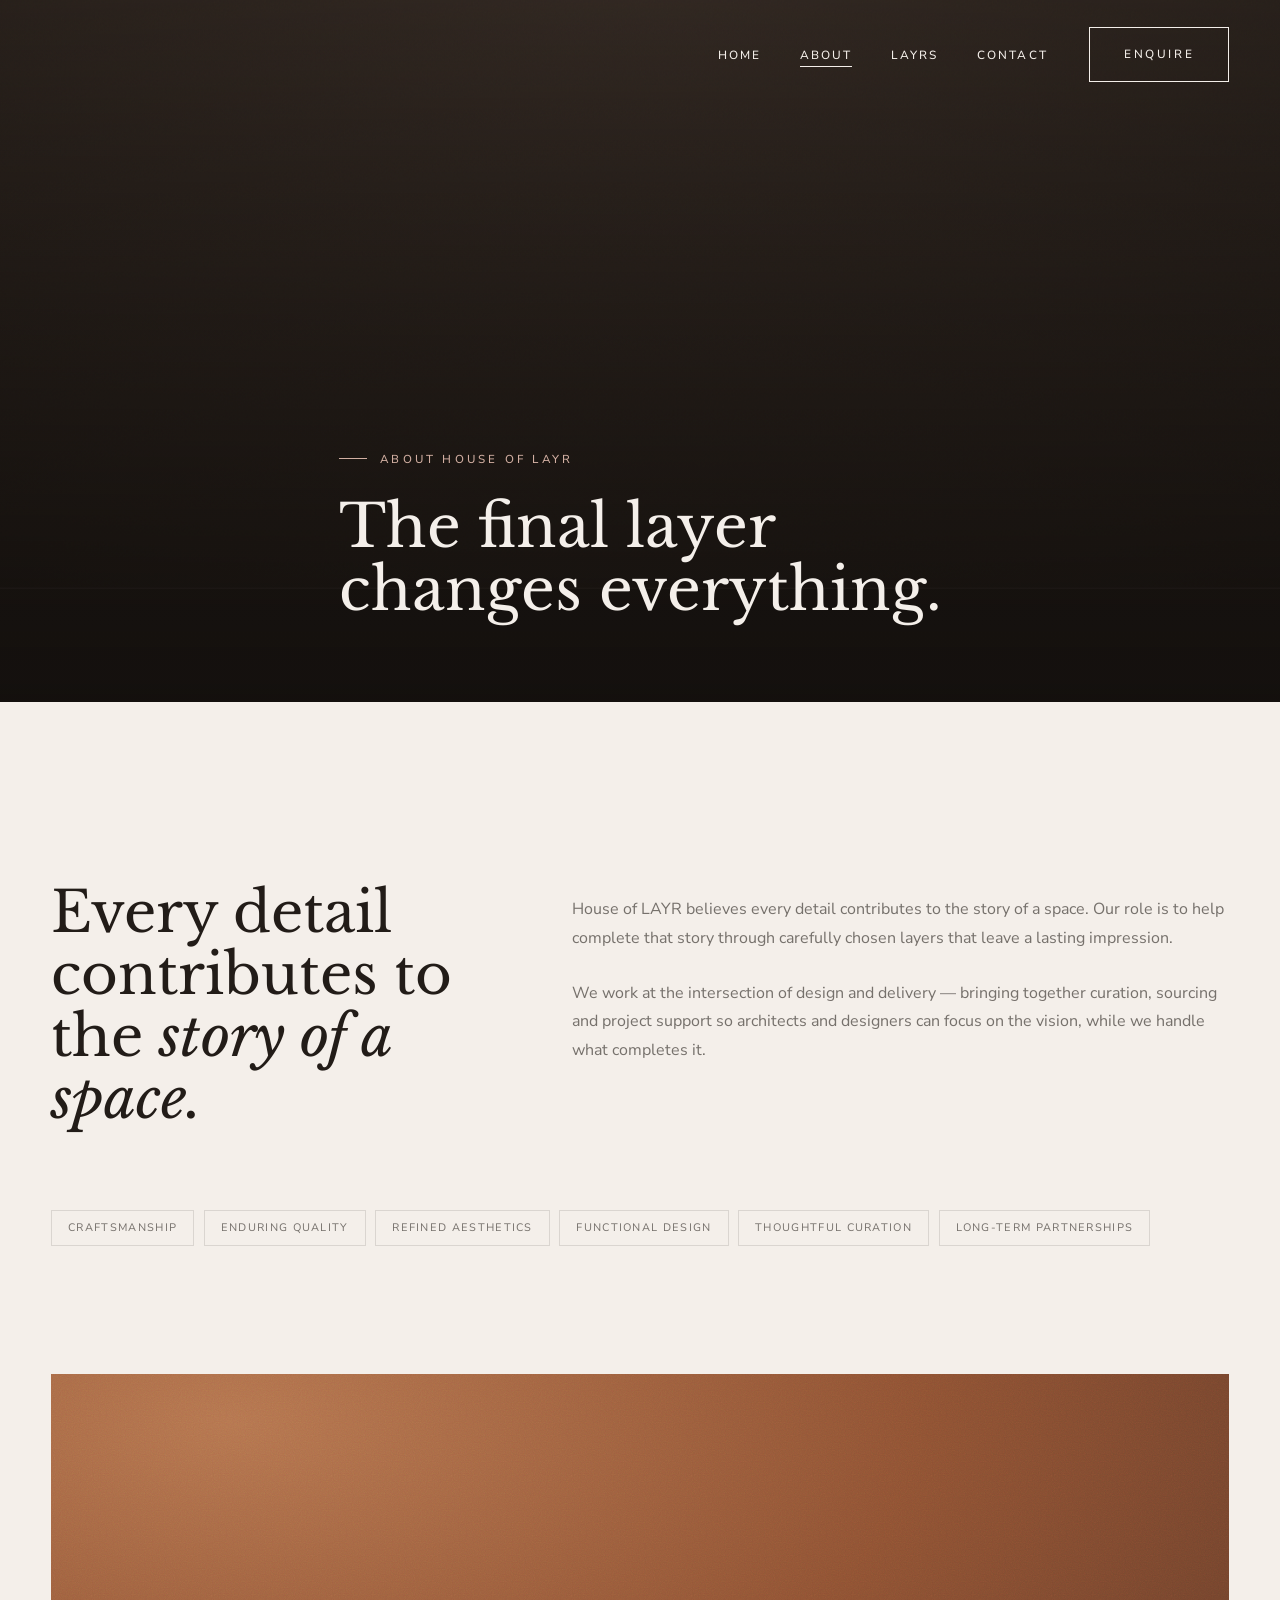
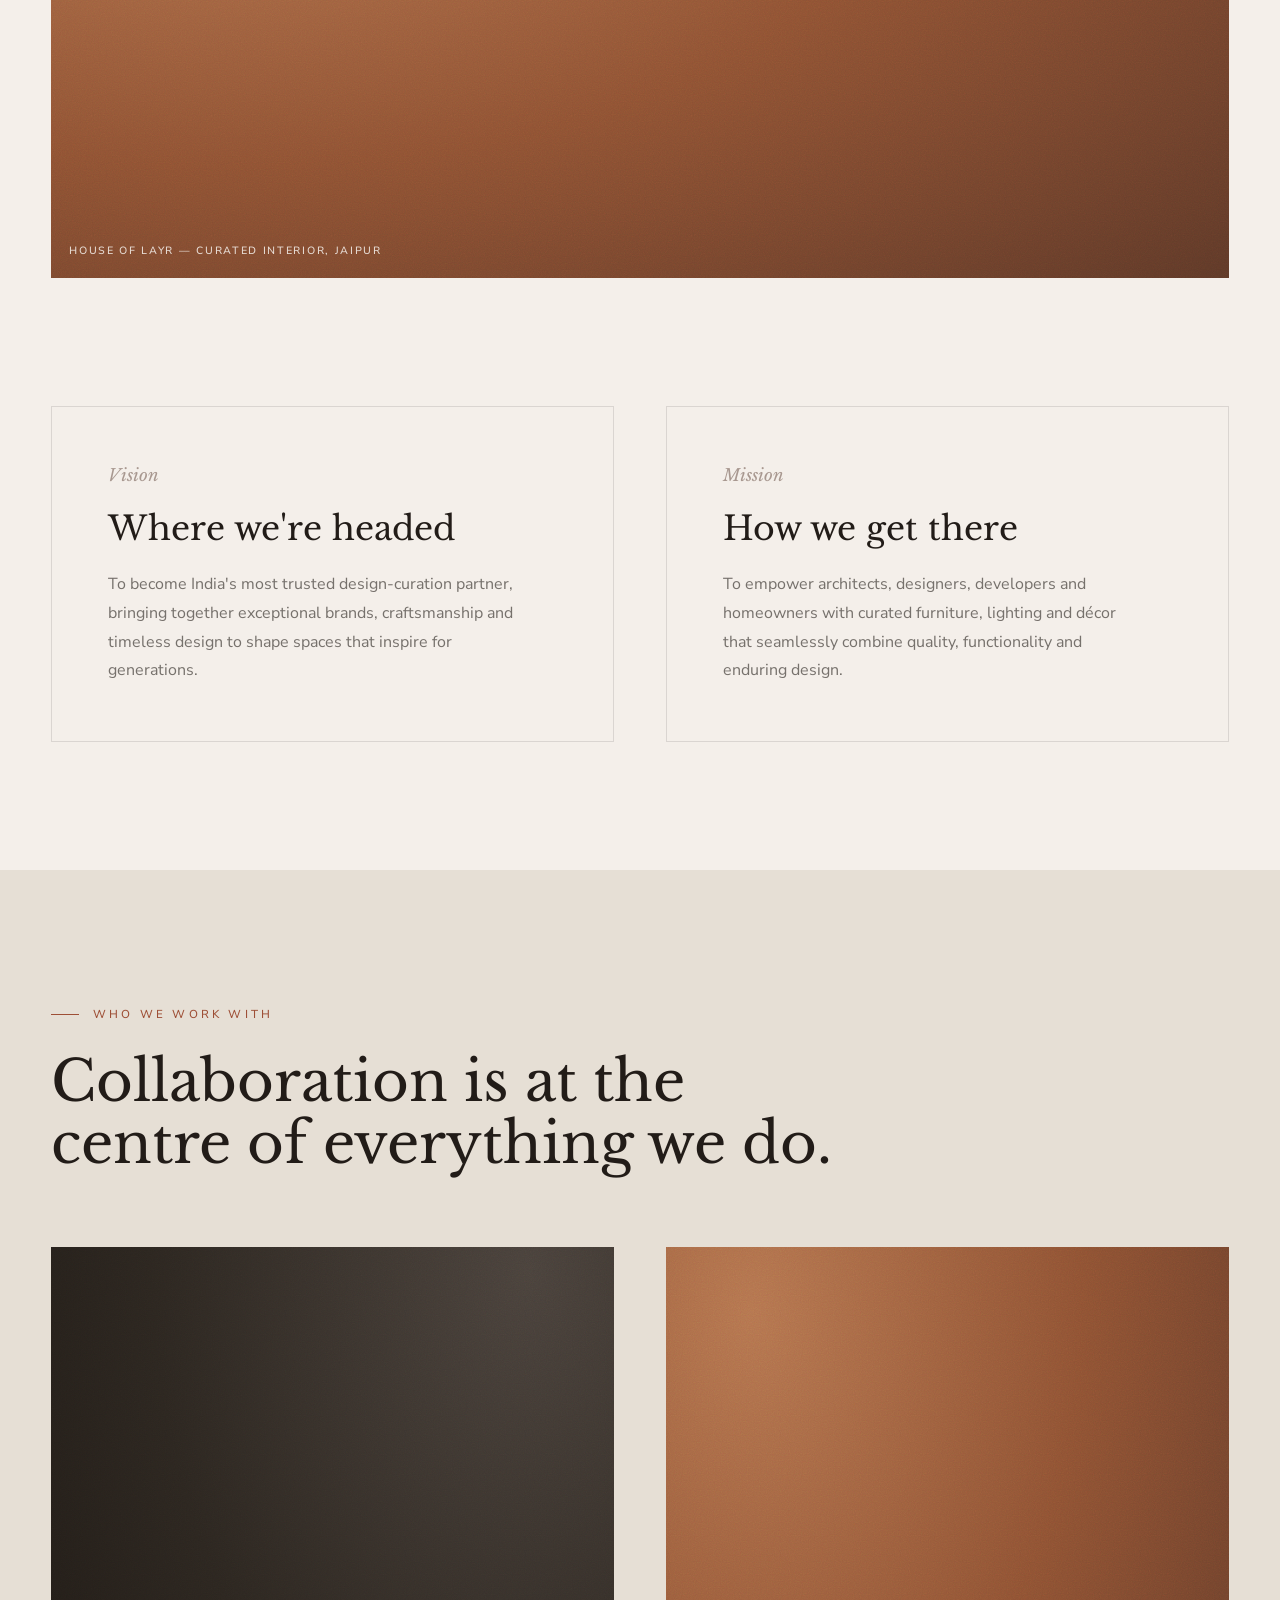
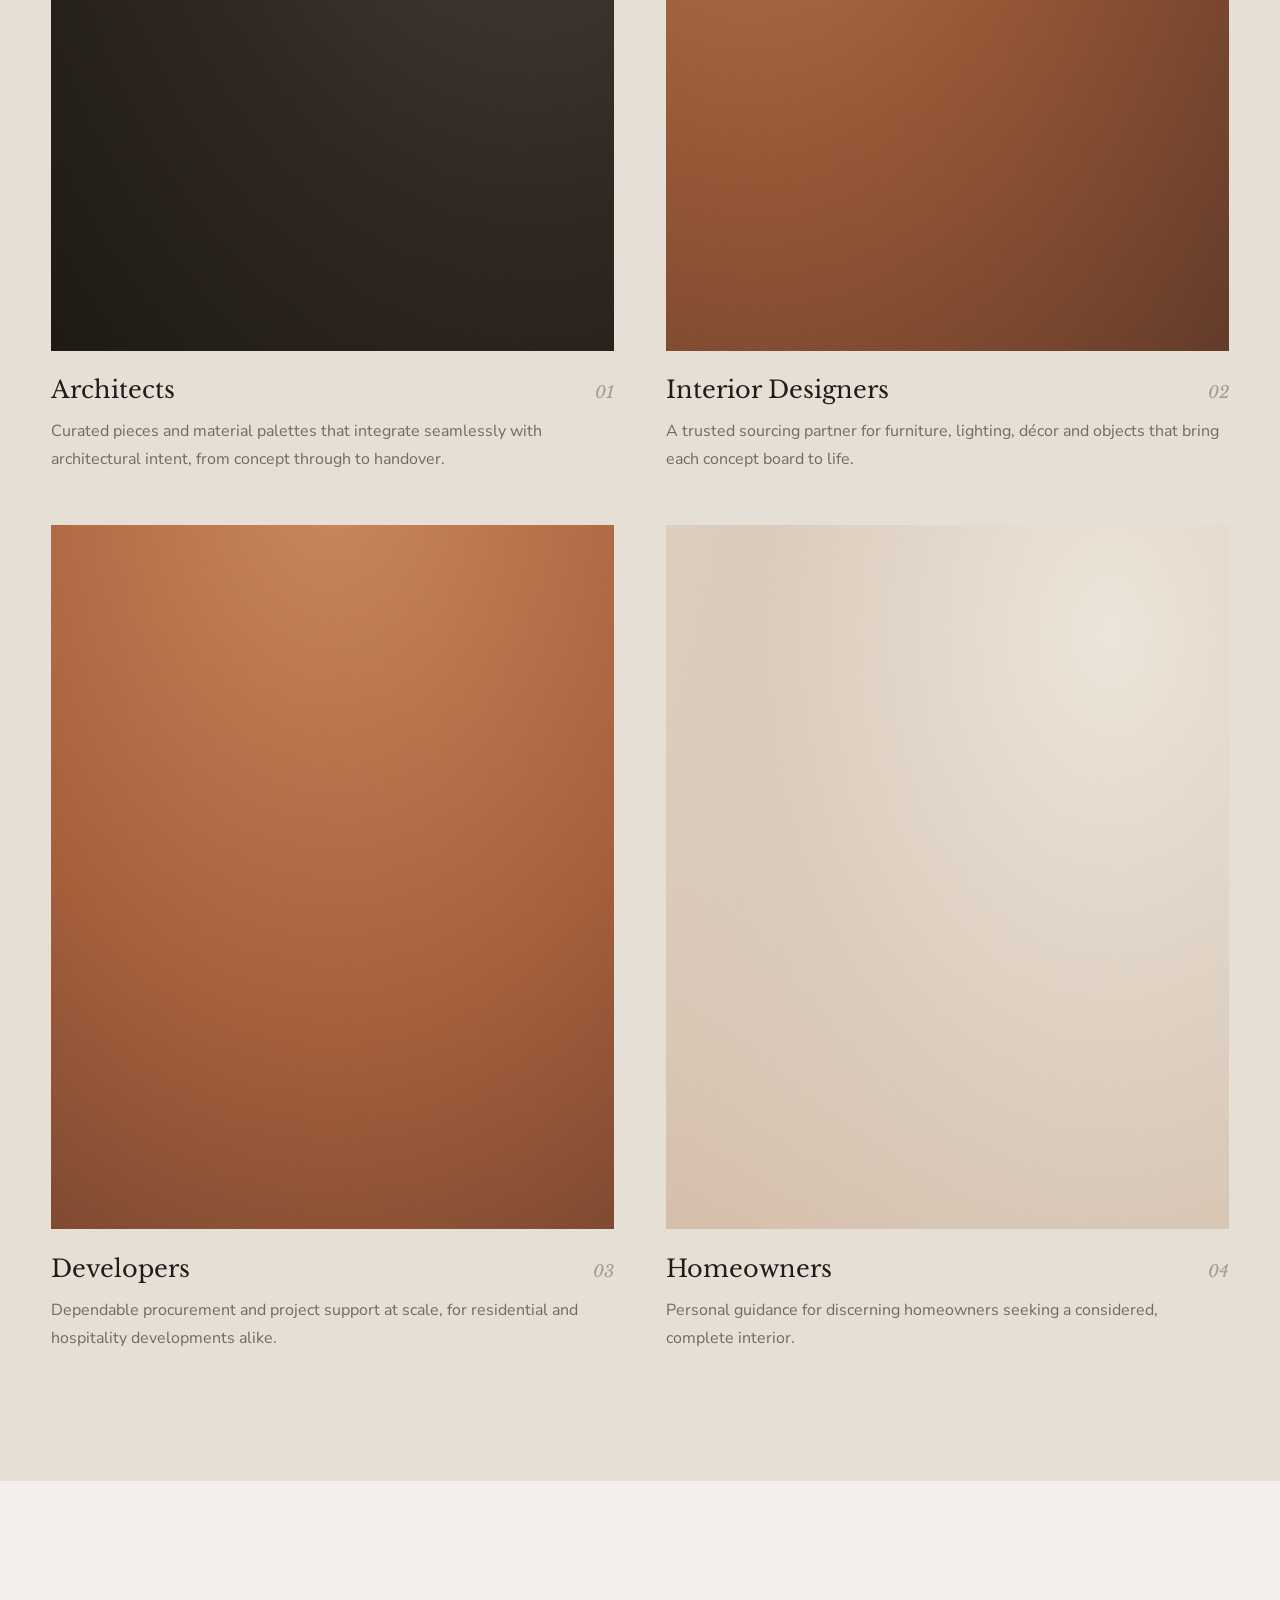
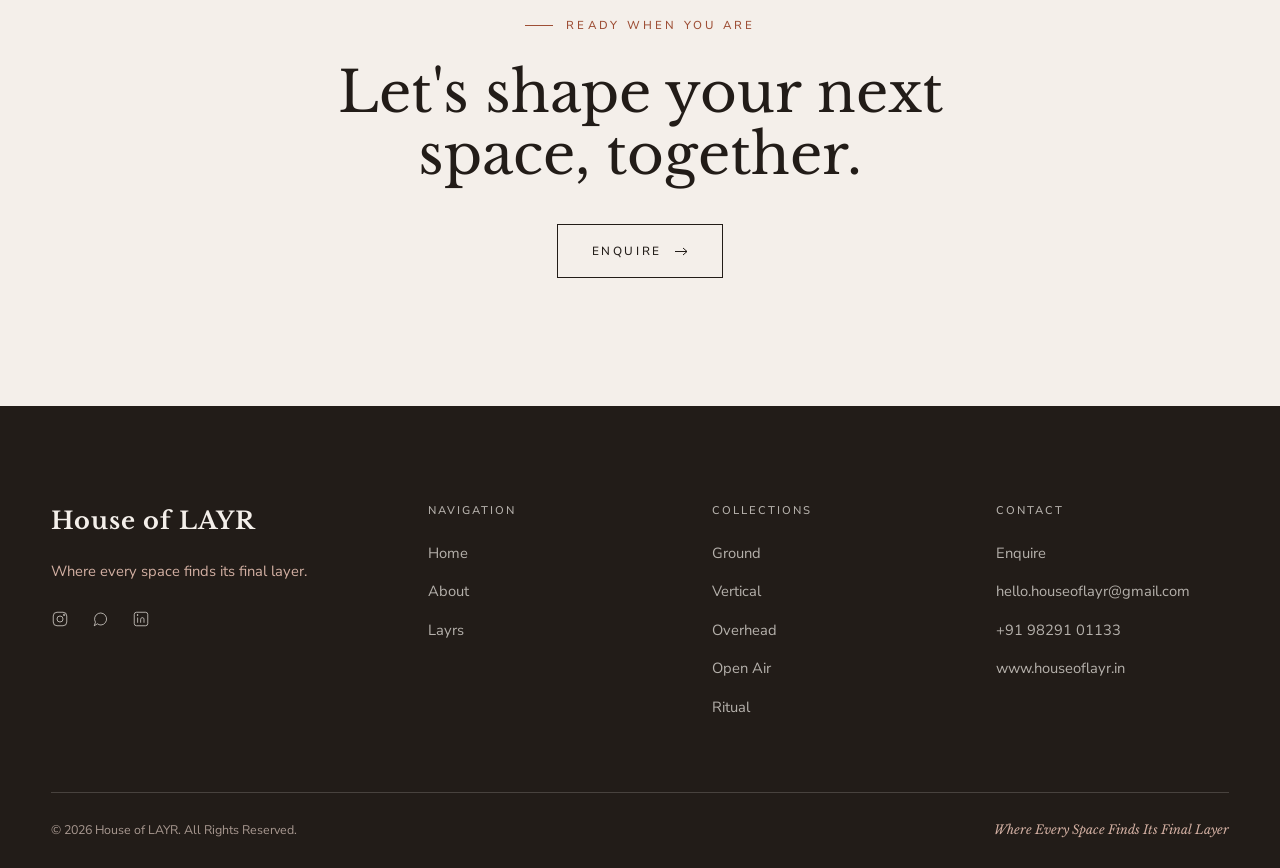
==== commit 5eac09cb: "Move the ABOUT US section to the homepage, revert About page The centered "ABOUT US" restructuring w" ====
--- a/about.html
+++ b/about.html
@@ -65,13 +65,14 @@
 
   <!-- ============================= PHILOSOPHY ============================= -->
   <section class="section">
-    <div class="wrap">
-      <h2 class="reveal center" style="margin-bottom:2.6rem;">ABOUT US</h2>
-      <div class="max-56 mx-auto" style="display:flex;flex-direction:column;gap:1.6rem;">
-        <p class="reveal">Exceptional spaces are never created all at once. They're built layer by layer.</p>
-        <p class="reveal">House of LAYR is a design-led destination for thoughtfully curated furniture, lighting, décor, and objects that bring character, balance, and purpose to every interior. We collaborate with architects, interior designers, developers, and discerning homeowners to create spaces that are timeless, functional, and deeply considered.</p>
-        <p class="reveal">Every collection is selected with a focus on craftsmanship, enduring quality, and refined aesthetics. Rather than following trends, we curate pieces that complement great architecture and elevate everyday living.</p>
-        <p class="reveal">At House of LAYR, we believe every detail contributes to the story of a space. Our role is to help complete that story with carefully chosen layers that leave a lasting impression.</p>
+    <div class="wrap intro-grid">
+      <div>
+        <p class="eyebrow reveal">Our Philosophy</p>
+        <h2 class="reveal" style="margin-top:1.6rem;">Every detail contributes to the <span class="serif-italic">story of a space.</span></h2>
+      </div>
+      <div style="display:flex;flex-direction:column;justify-content:center;gap:1.6rem;">
+        <p class="reveal">House of LAYR believes every detail contributes to the story of a space. Our role is to help complete that story through carefully chosen layers that leave a lasting impression.</p>
+        <p class="reveal">We work at the intersection of design and delivery — bringing together curation, sourcing and project support so architects and designers can focus on the vision, while we handle what completes it.</p>
       </div>
     </div>
 
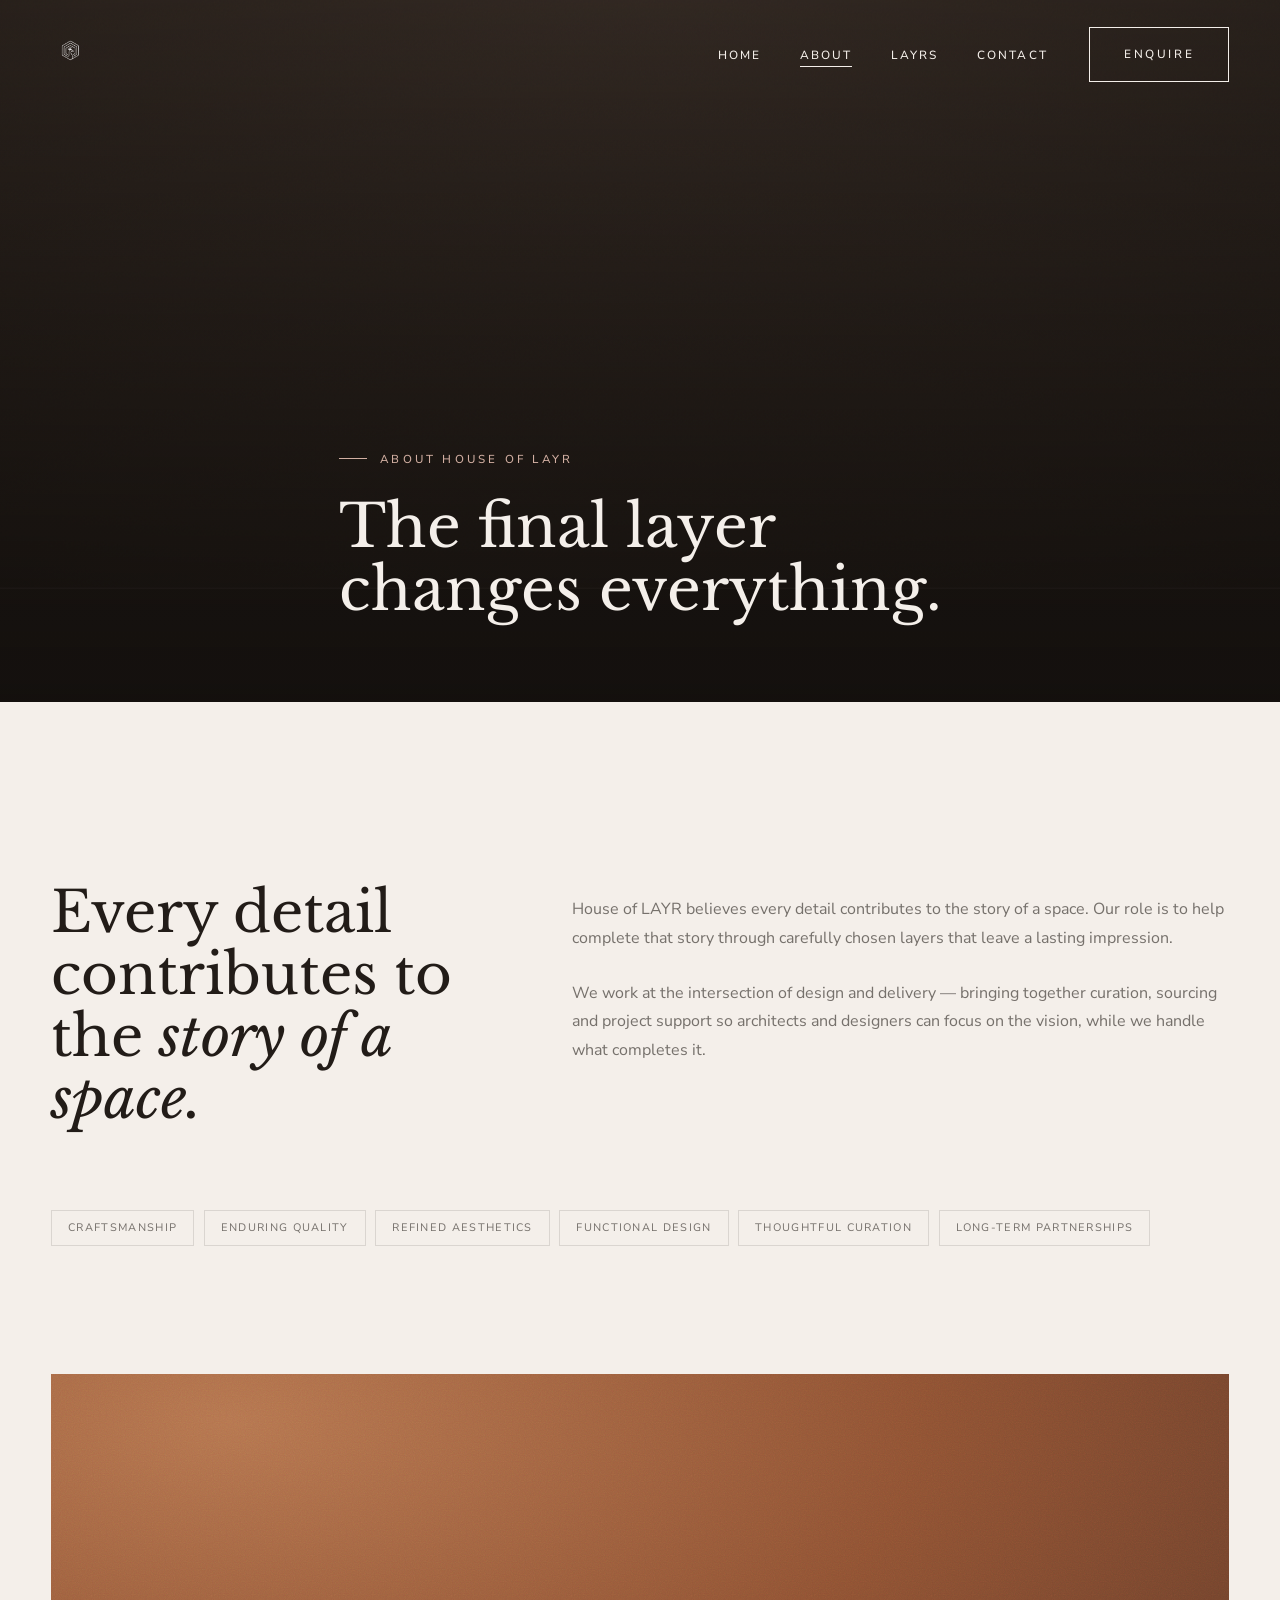
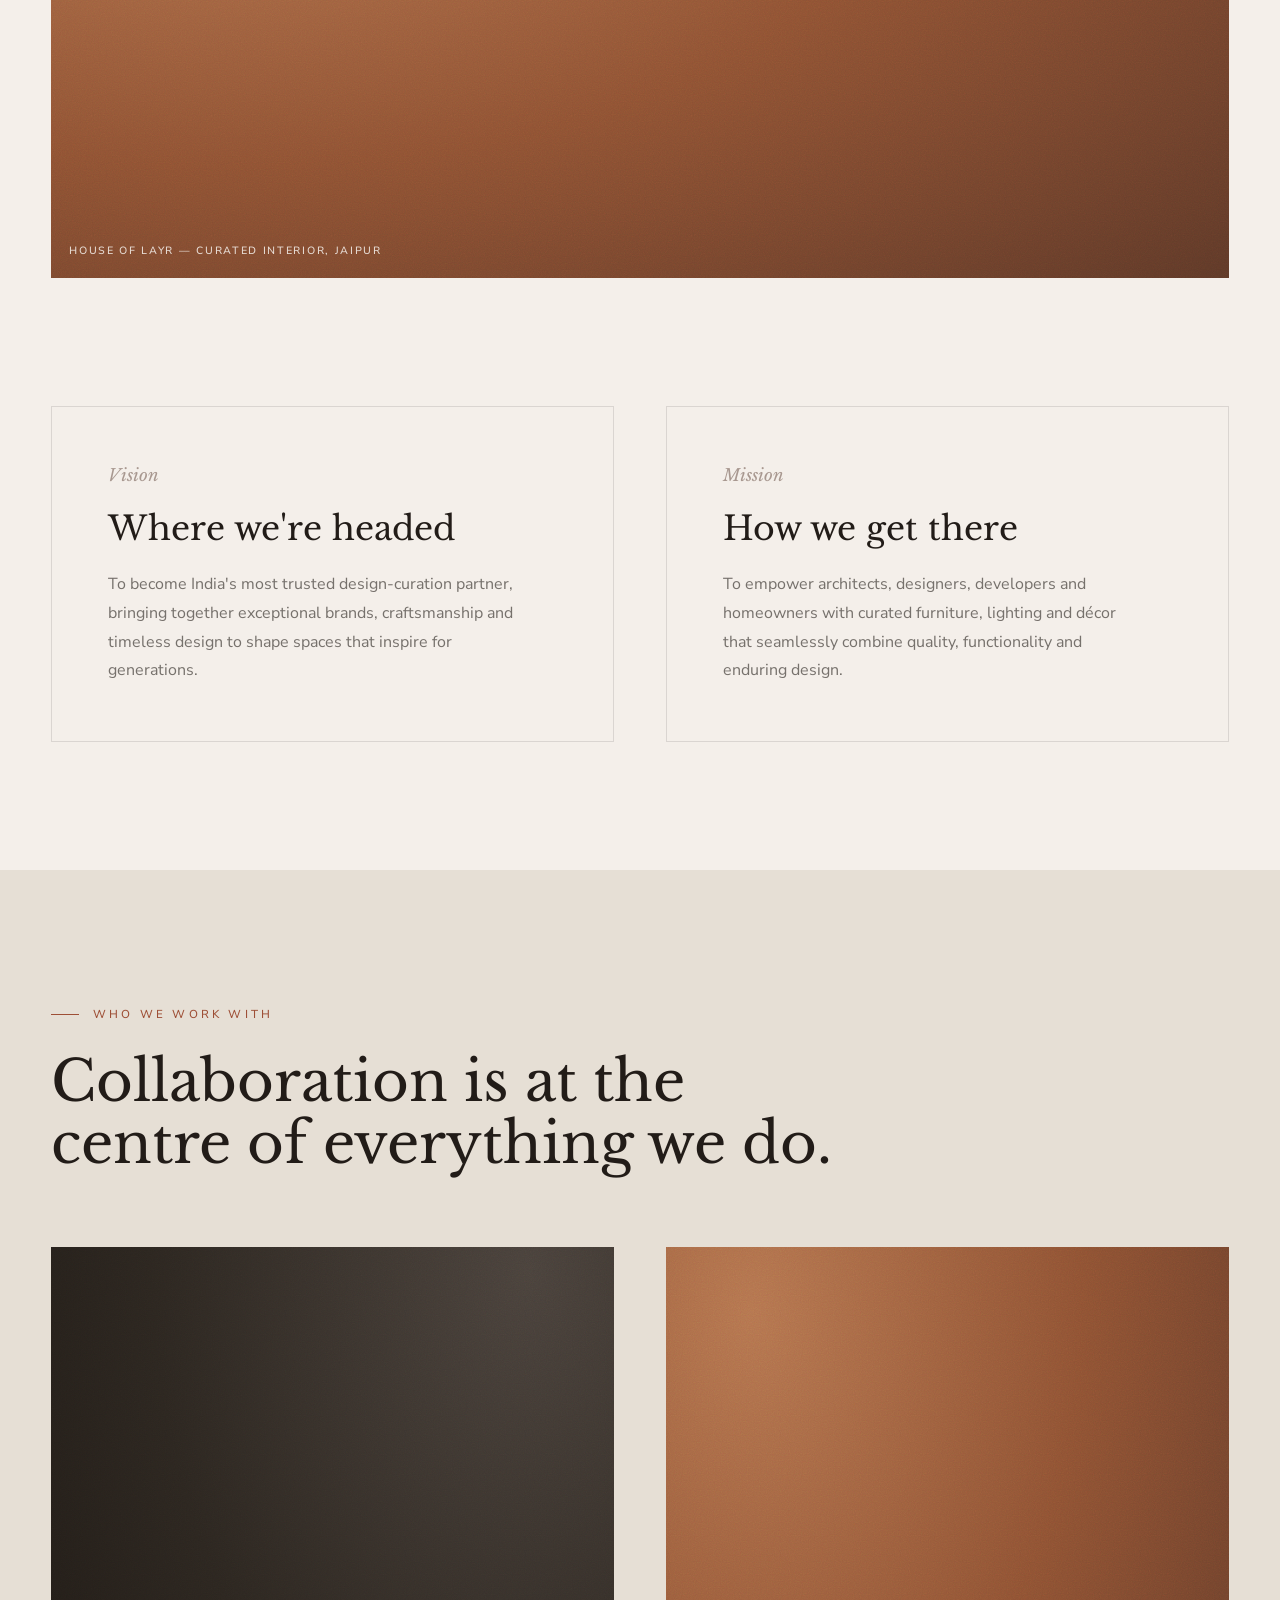
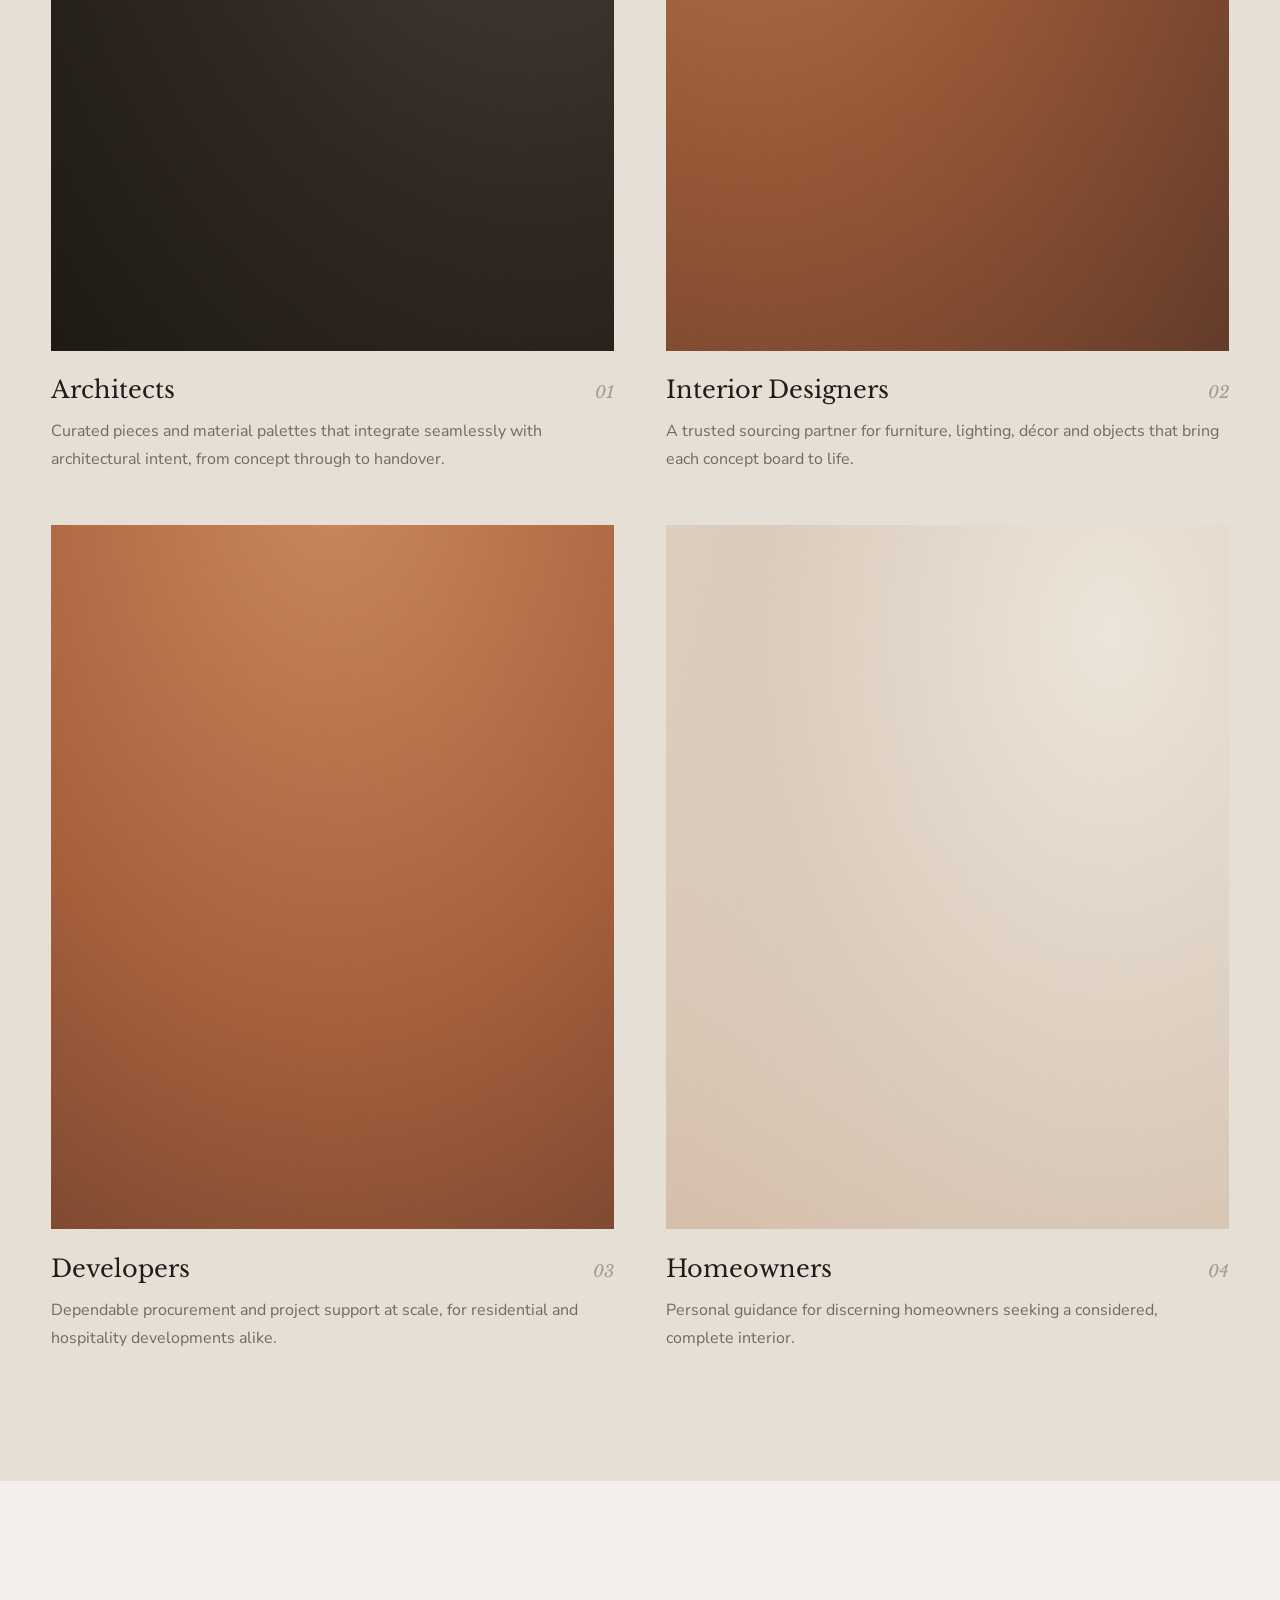
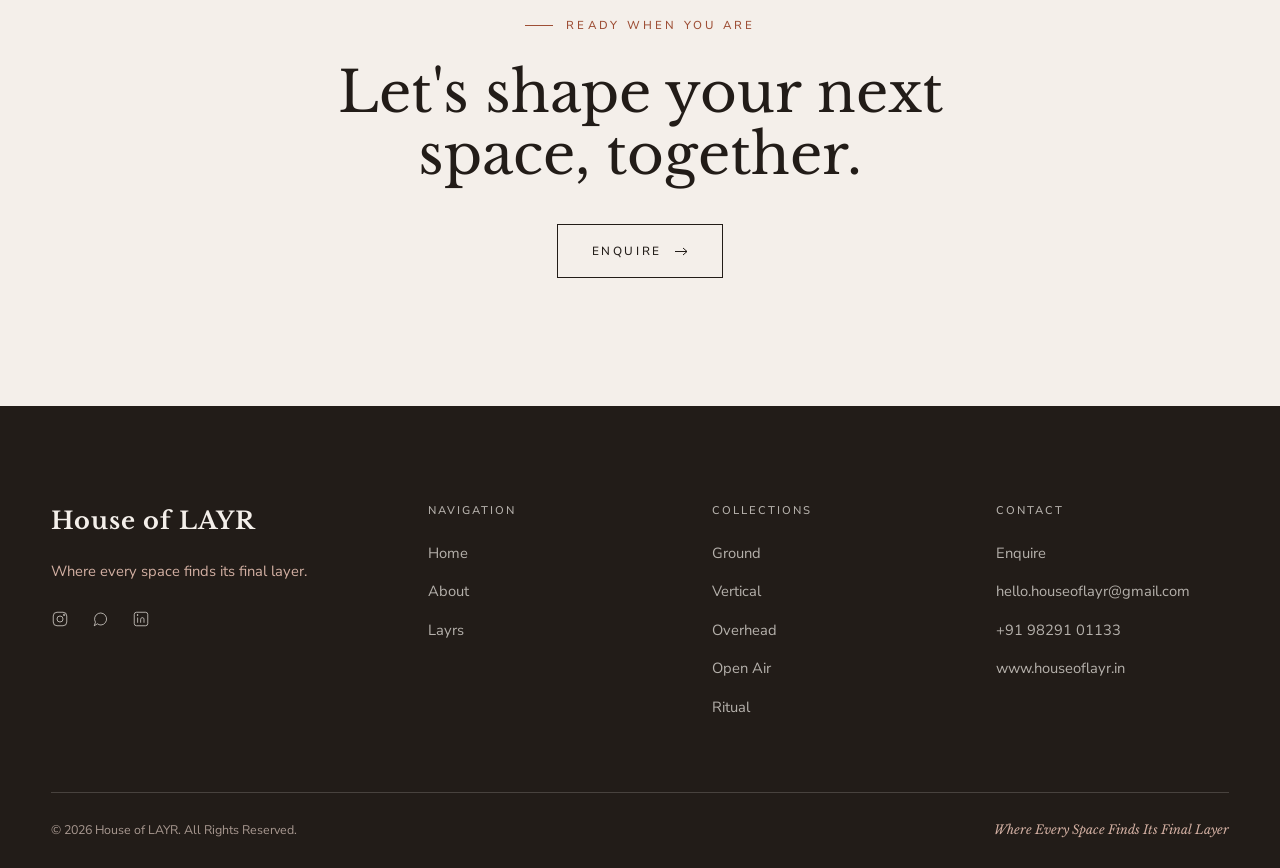
==== commit d02ecc5e: "Add brand logo mark to the header's top-left corner Processes the uploaded logo (a flat-black-backgr" ====
--- a/about.html
+++ b/about.html
@@ -13,6 +13,7 @@
 <!-- ============================= HEADER ============================= -->
 <header class="site-header theme-on-dark">
   <div class="wrap">
+    <a href="index.html" aria-label="House of LAYR — Home"><img src="img/brand-logo.png" alt="House of LAYR" class="brand-logo"></a>
     <nav class="nav-main">
       <ul class="nav-links">
         <li><a href="index.html">Home</a></li>
--- a/css/style.css
+++ b/css/style.css
@@ -114,9 +114,6 @@
 p{ font-size: 1rem; line-height: 1.8; color: var(--charcoal-60); }
 .lede{ font-size: clamp(1.1rem, 1.6vw, 1.4rem); line-height: 1.65; color: var(--charcoal-60); font-weight: 400; }
 .hero-tagline{ font-size: clamp(.8rem, 1.6vw, 1.05rem); white-space: nowrap; }
-@media (max-width: 700px){
-  .hero-tagline{ white-space: normal; }
-}
 .serif-italic{ font-family: var(--font-serif); font-style: italic; font-weight: 400; }
 
 .eyebrow{
@@ -266,7 +263,10 @@
   color: var(--charcoal);
 }
 .site-header.theme-on-dark:not(.is-scrolled){ color: var(--ivory); }
-.site-header .wrap{ display: flex; align-items: center; justify-content: flex-end; }
+.site-header .wrap{ display: flex; align-items: center; justify-content: space-between; }
+
+.brand-logo{ display: block; height: 38px; width: auto; transition: filter var(--dur-m) var(--ease-soft); }
+.site-header.theme-on-dark:not(.is-scrolled) .brand-logo{ filter: brightness(0) invert(1); }
 
 .brand{
   font-family: var(--font-serif);
@@ -429,6 +429,19 @@
   .layr-panel__media{ order: 1; }
 }
 
+/* Smaller-photo variant: photo takes a minority (fixed-cap) column, text takes the rest */
+.layr-row{ display: grid; grid-template-columns: minmax(0,340px) 1fr; gap: var(--gutter); align-items: center; padding: 3.5rem 0; border-top: var(--hairline); }
+.layr-row__media{ order: 1; }
+.layr-row__content{ order: 2; }
+.layr-row--reverse{ grid-template-columns: 1fr minmax(0,340px); }
+.layr-row--reverse .layr-row__media{ order: 2; }
+.layr-row--reverse .layr-row__content{ order: 1; }
+@media (max-width: 900px){
+  .layr-row, .layr-row--reverse{ grid-template-columns: 1fr; padding: 2.6rem 0; }
+  .layr-row__media{ order: 1 !important; }
+  .layr-row__content{ order: 2 !important; }
+}
+
 /* ---------------------------------------------------------------------- */
 /* Collection blocks (Collections page)                                    */
 /* ---------------------------------------------------------------------- */
@@ -453,8 +466,7 @@
 .collection-block__items span{ font-size: .88rem; color: var(--charcoal-60); }
 @media (max-width: 1080px){
   .collection-block, .collection-block--reverse{ flex-direction: column; min-height: 0; }
-  .collection-block__media{ flex-basis: auto; }
-  .collection-block__media .media{ aspect-ratio: 4/3; }
+  .collection-block__media{ flex-basis: auto; aspect-ratio: 4/3; }
   .collection-block__content{ padding: 3rem var(--gutter); }
 }
 
@@ -482,6 +494,7 @@
 /* ---------------------------------------------------------------------- */
 .site-footer{ background: var(--charcoal); color: var(--ivory-70); padding-top: 6rem; }
 .footer-top{ display: grid; grid-template-columns: 1.4fr 1fr 1fr 1fr; gap: var(--gutter); padding-bottom: 4.5rem; }
+.footer-top--3col{ grid-template-columns: 1.4fr 1fr 1fr; }
 .footer-brand .brand{ color: var(--ivory); font-size: 1.5rem; margin-bottom: 1.1rem; }
 .footer-brand p{ color: var(--sand); max-width: 30ch; font-size: .92rem; }
 .footer-col h4{ color: var(--ivory-70); font-size: .7rem; letter-spacing: .18em; margin-bottom: 1.3rem; }
@@ -560,10 +573,12 @@
 
 @media (max-width: 1080px){
   .footer-top{ grid-template-columns: 1fr 1fr; row-gap: 3rem; }
+  .footer-top--3col{ grid-template-columns: 1fr 1fr; }
   .footer-brand{ grid-column: 1 / -1; }
 }
 @media (max-width: 640px){
   .footer-top{ grid-template-columns: 1fr; }
+  .footer-top--3col{ grid-template-columns: 1fr; }
   .footer-bottom{ flex-direction: column; gap: .6rem; align-items: flex-start; }
 }
 
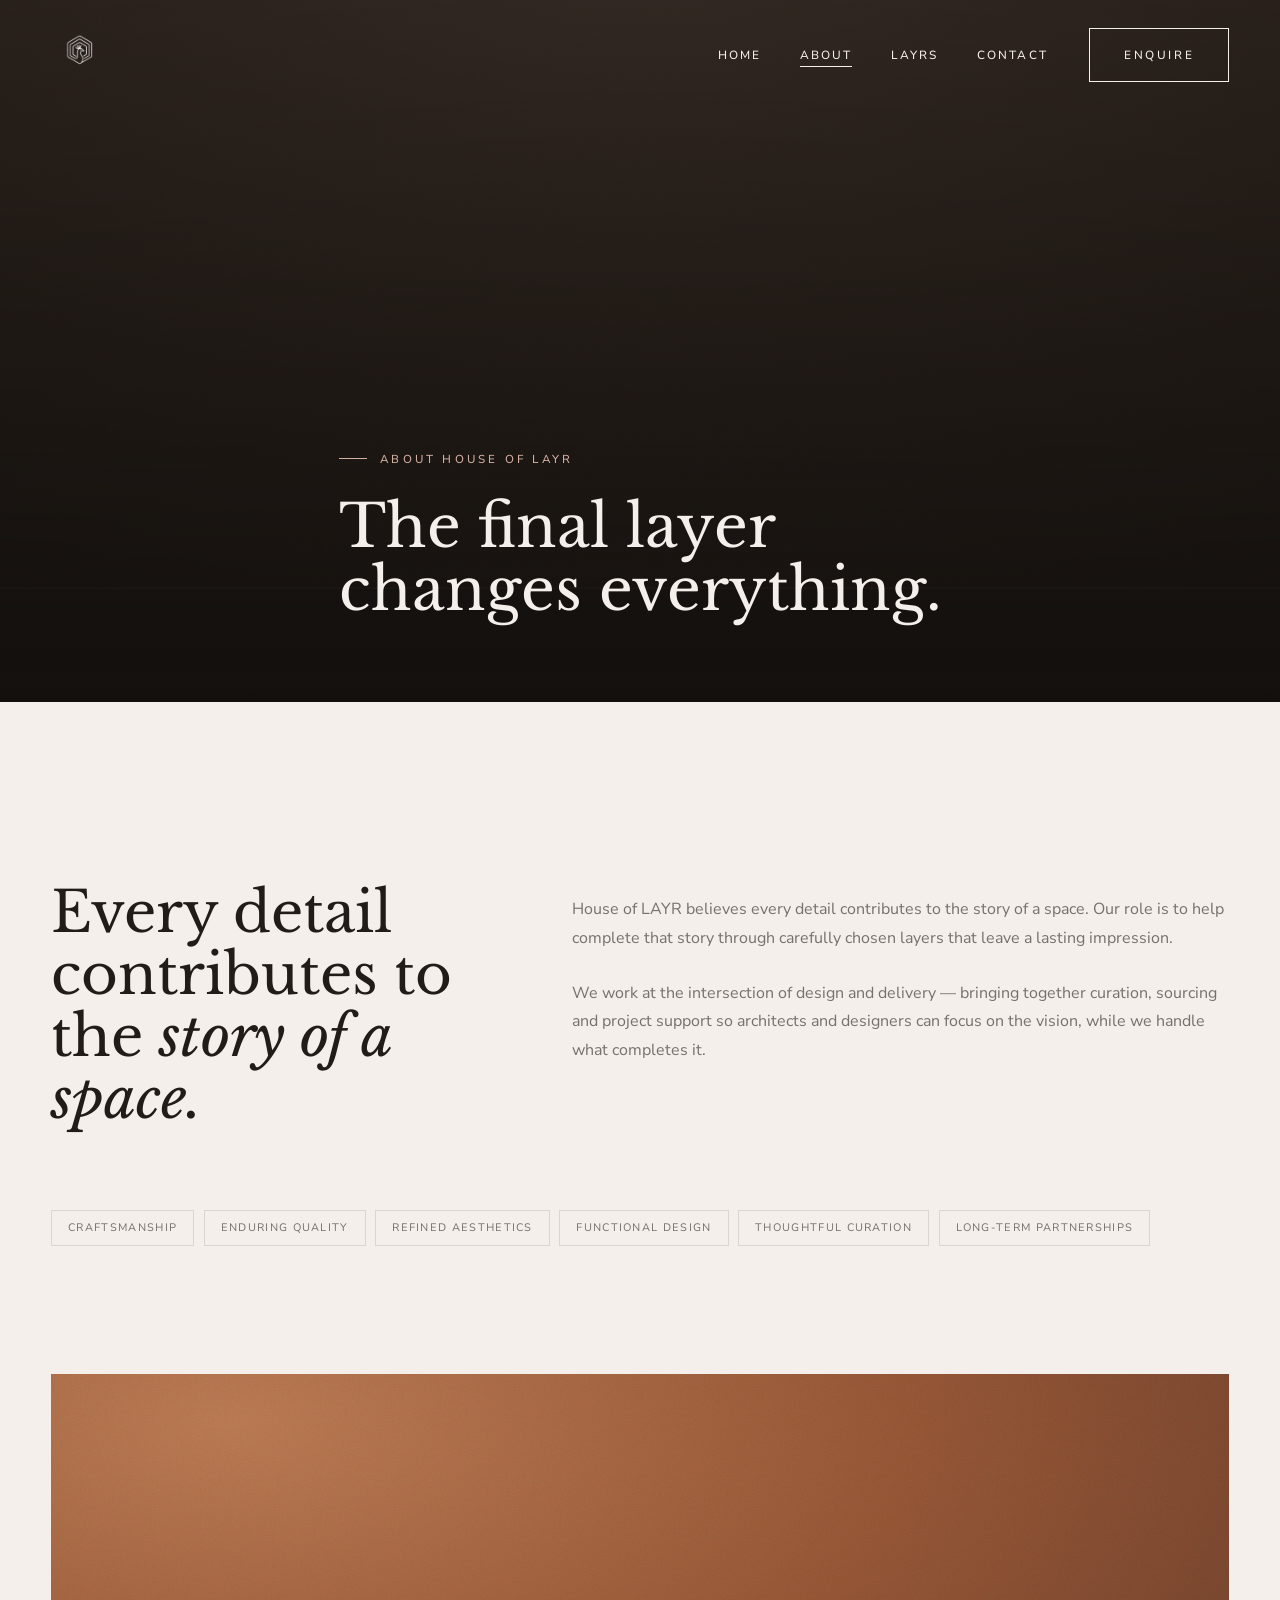
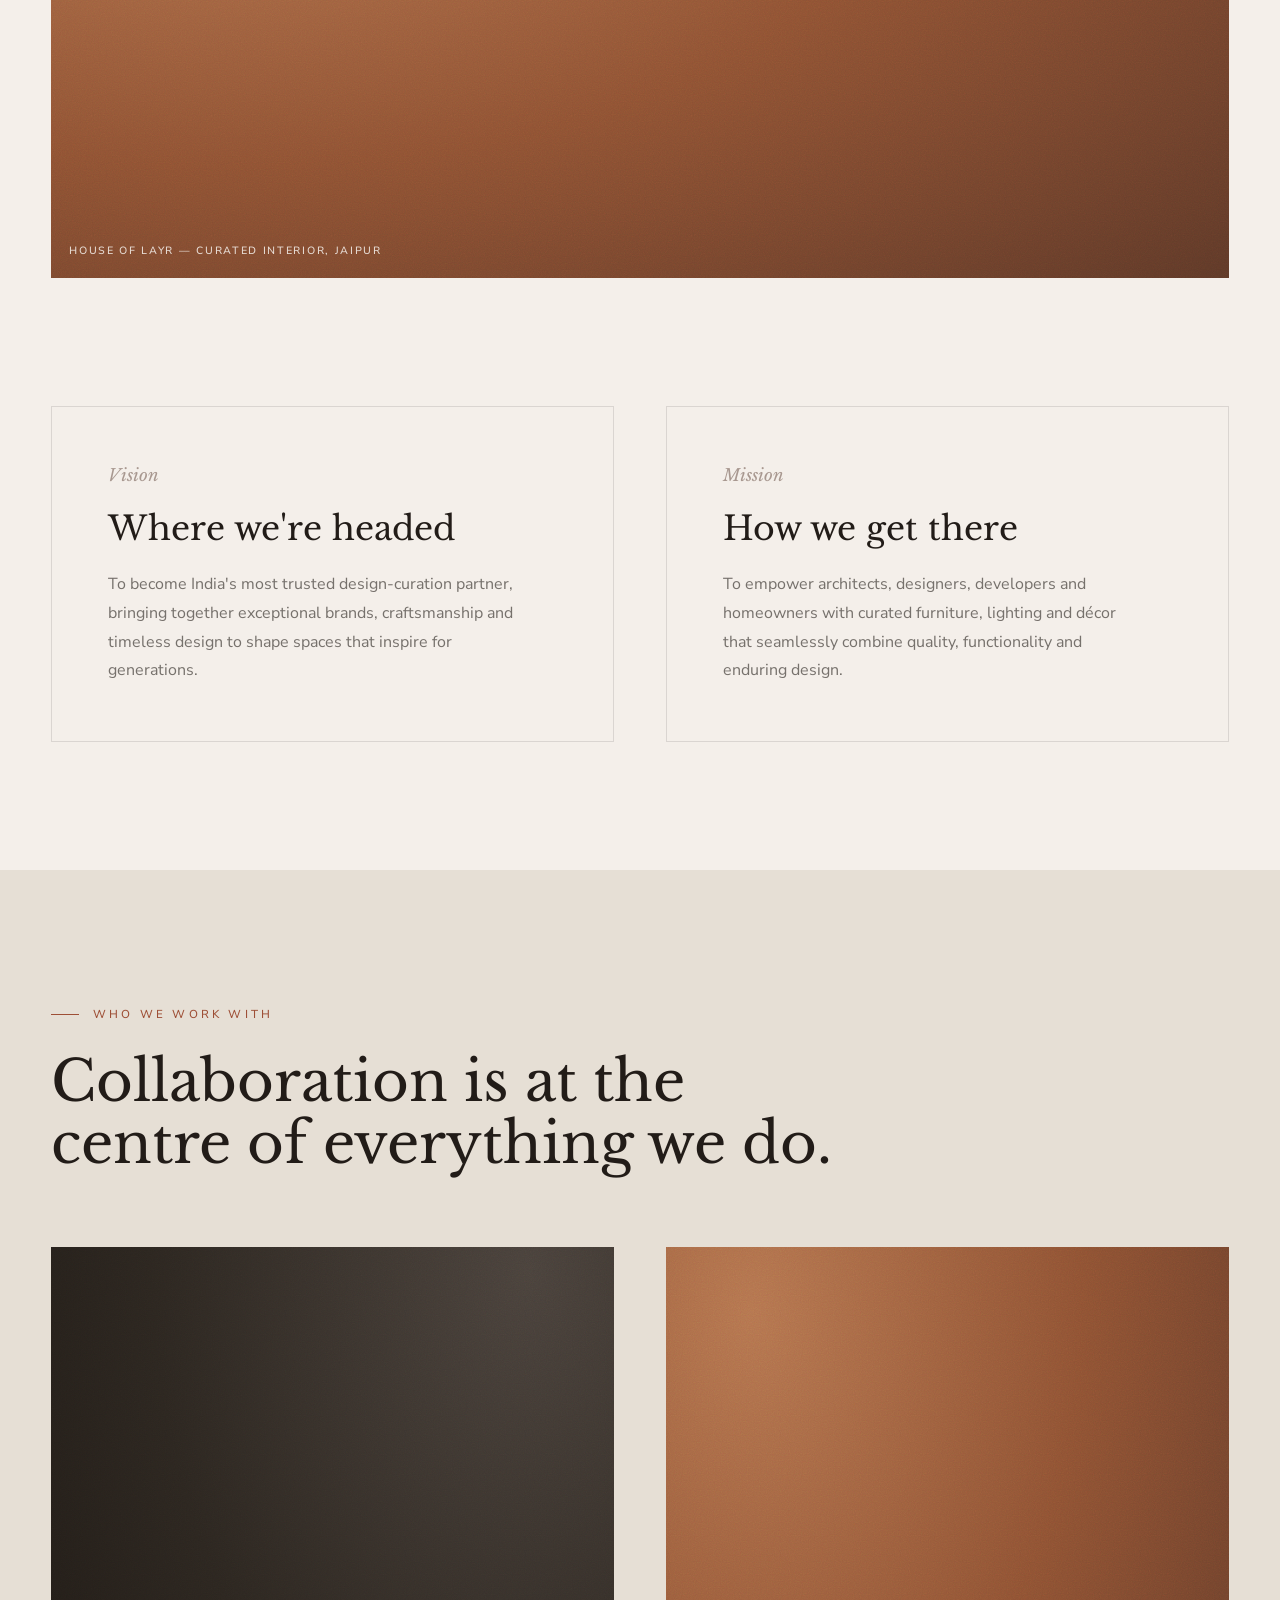
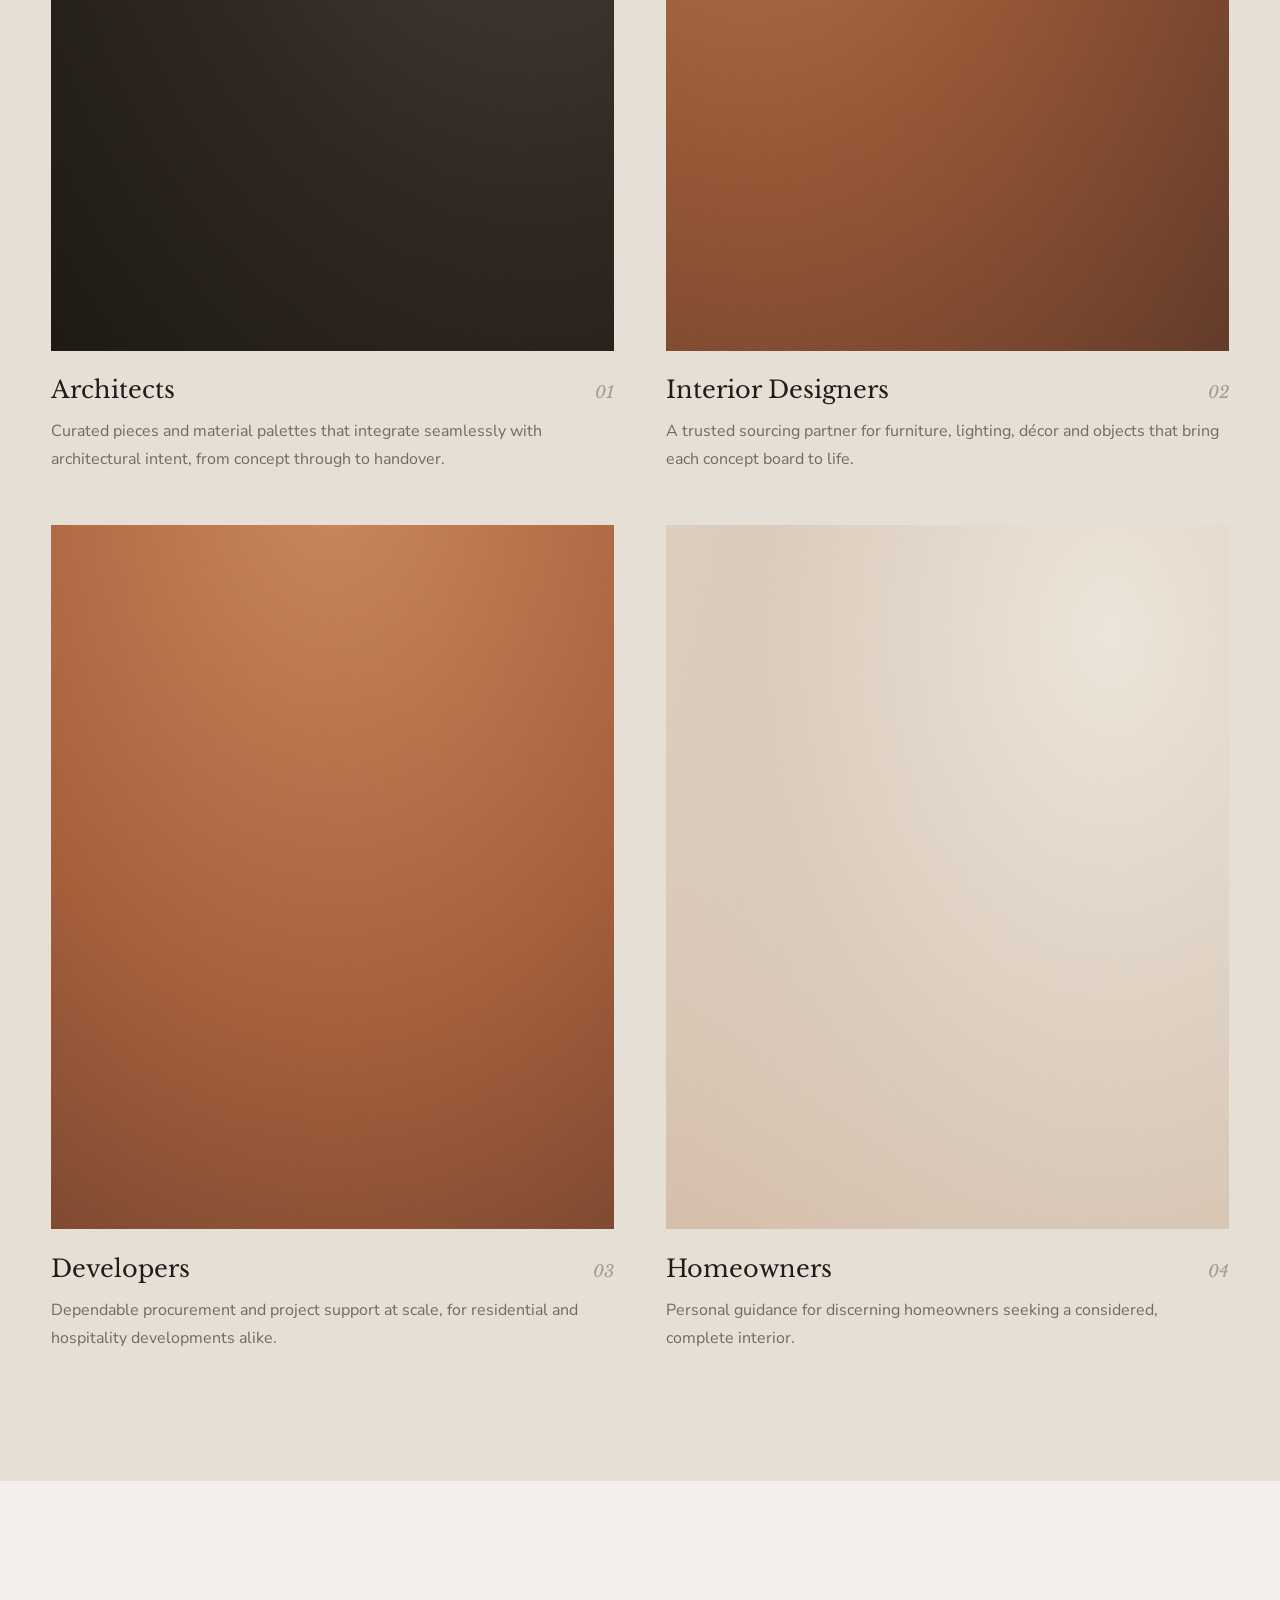
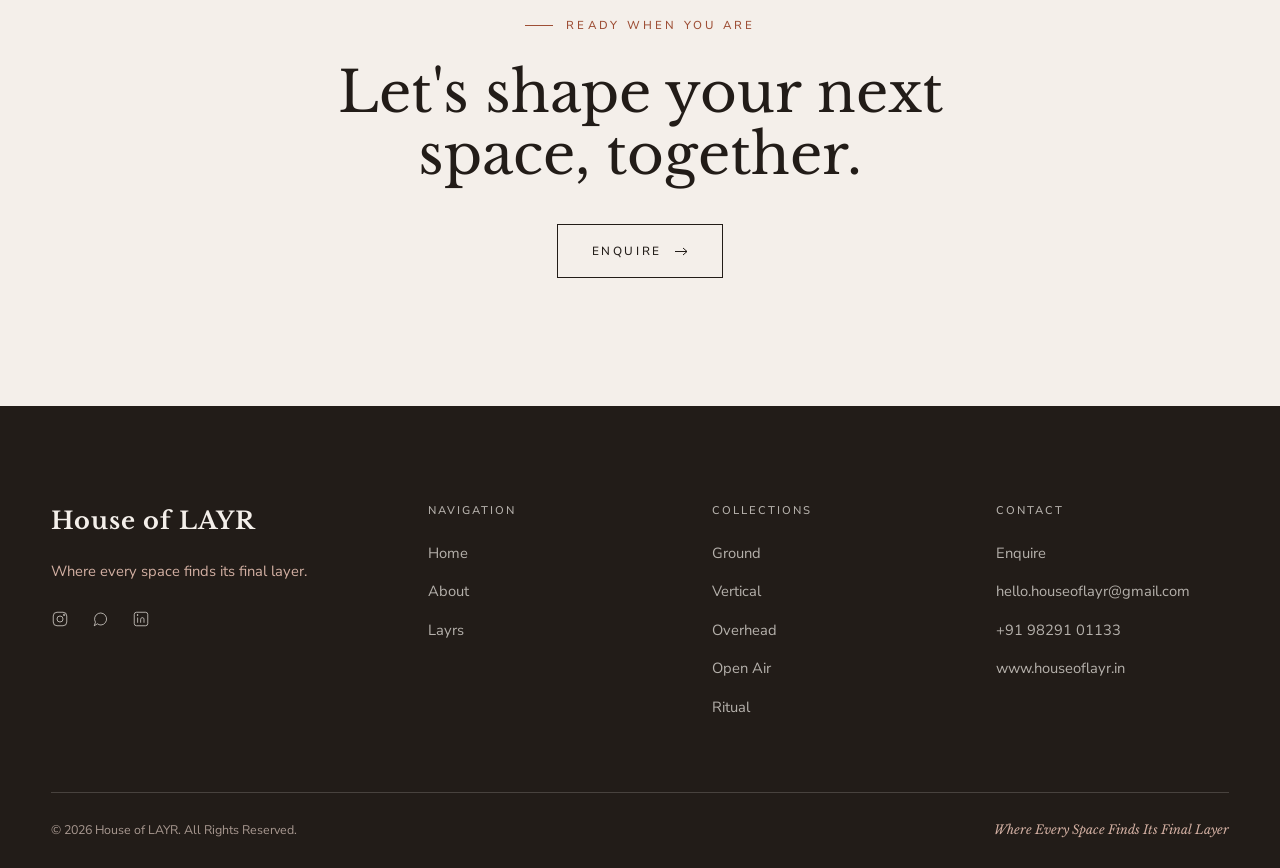
==== commit 3f7d603f: "Link Instagram and LinkedIn icons to the real profiles Replaces the placeholder https://instagram.co" ====
--- a/about.html
+++ b/about.html
@@ -179,9 +179,9 @@
         <a href="index.html" class="brand">House of LAYR</a>
         <p>Where every space finds its final layer.</p>
         <div class="footer-social" style="margin-top:1.6rem;">
-          <a href="https://instagram.com" target="_blank" rel="noopener" aria-label="Instagram" class="icon-link"><svg width="18" height="18" viewBox="0 0 24 24" fill="none" stroke="currentColor" stroke-width="1.3"><rect x="3" y="3" width="18" height="18" rx="5"/><circle cx="12" cy="12" r="4"/><circle cx="17.5" cy="6.5" r="1"/></svg></a>
+          <a href="https://www.instagram.com/houseoflayr?stkn=MWo1cnVob3Nsc2p3OQ==" target="_blank" rel="noopener" aria-label="Instagram" class="icon-link"><svg width="18" height="18" viewBox="0 0 24 24" fill="none" stroke="currentColor" stroke-width="1.3"><rect x="3" y="3" width="18" height="18" rx="5"/><circle cx="12" cy="12" r="4"/><circle cx="17.5" cy="6.5" r="1"/></svg></a>
           <a href="https://wa.me/919829101133" target="_blank" rel="noopener" aria-label="WhatsApp" class="icon-link"><svg width="18" height="18" viewBox="0 0 24 24" fill="none" stroke="currentColor" stroke-width="1.3"><path d="M3 21l1.6-4.8A8 8 0 1112 20a8 8 0 01-4.8-1.6L3 21z"/></svg></a>
-          <a href="https://linkedin.com" target="_blank" rel="noopener" aria-label="LinkedIn" class="icon-link"><svg width="18" height="18" viewBox="0 0 24 24" fill="none" stroke="currentColor" stroke-width="1.3"><rect x="3" y="3" width="18" height="18" rx="3"/><line x1="7.5" y1="10" x2="7.5" y2="17"/><circle cx="7.5" cy="6.7" r="0.6" fill="currentColor"/><path d="M11.5 17v-4.2c0-1.6 1-2.6 2.4-2.6 1.4 0 2.1 1 2.1 2.6V17"/></svg></a>
+          <a href="https://www.linkedin.com/in/house-of-layr-465057419?utm_source=share_via&amp;utm_content=profile&amp;utm_medium=member_android" target="_blank" rel="noopener" aria-label="LinkedIn" class="icon-link"><svg width="18" height="18" viewBox="0 0 24 24" fill="none" stroke="currentColor" stroke-width="1.3"><rect x="3" y="3" width="18" height="18" rx="3"/><line x1="7.5" y1="10" x2="7.5" y2="17"/><circle cx="7.5" cy="6.7" r="0.6" fill="currentColor"/><path d="M11.5 17v-4.2c0-1.6 1-2.6 2.4-2.6 1.4 0 2.1 1 2.1 2.6V17"/></svg></a>
         </div>
       </div>
       <div class="footer-col">
--- a/css/style.css
+++ b/css/style.css
@@ -265,7 +265,7 @@
 .site-header.theme-on-dark:not(.is-scrolled){ color: var(--ivory); }
 .site-header .wrap{ display: flex; align-items: center; justify-content: space-between; }
 
-.brand-logo{ display: block; height: 38px; width: auto; transition: filter var(--dur-m) var(--ease-soft); }
+.brand-logo{ display: block; height: 56px; width: auto; transition: filter var(--dur-m) var(--ease-soft); }
 .site-header.theme-on-dark:not(.is-scrolled) .brand-logo{ filter: brightness(0) invert(1); }
 
 .brand{
